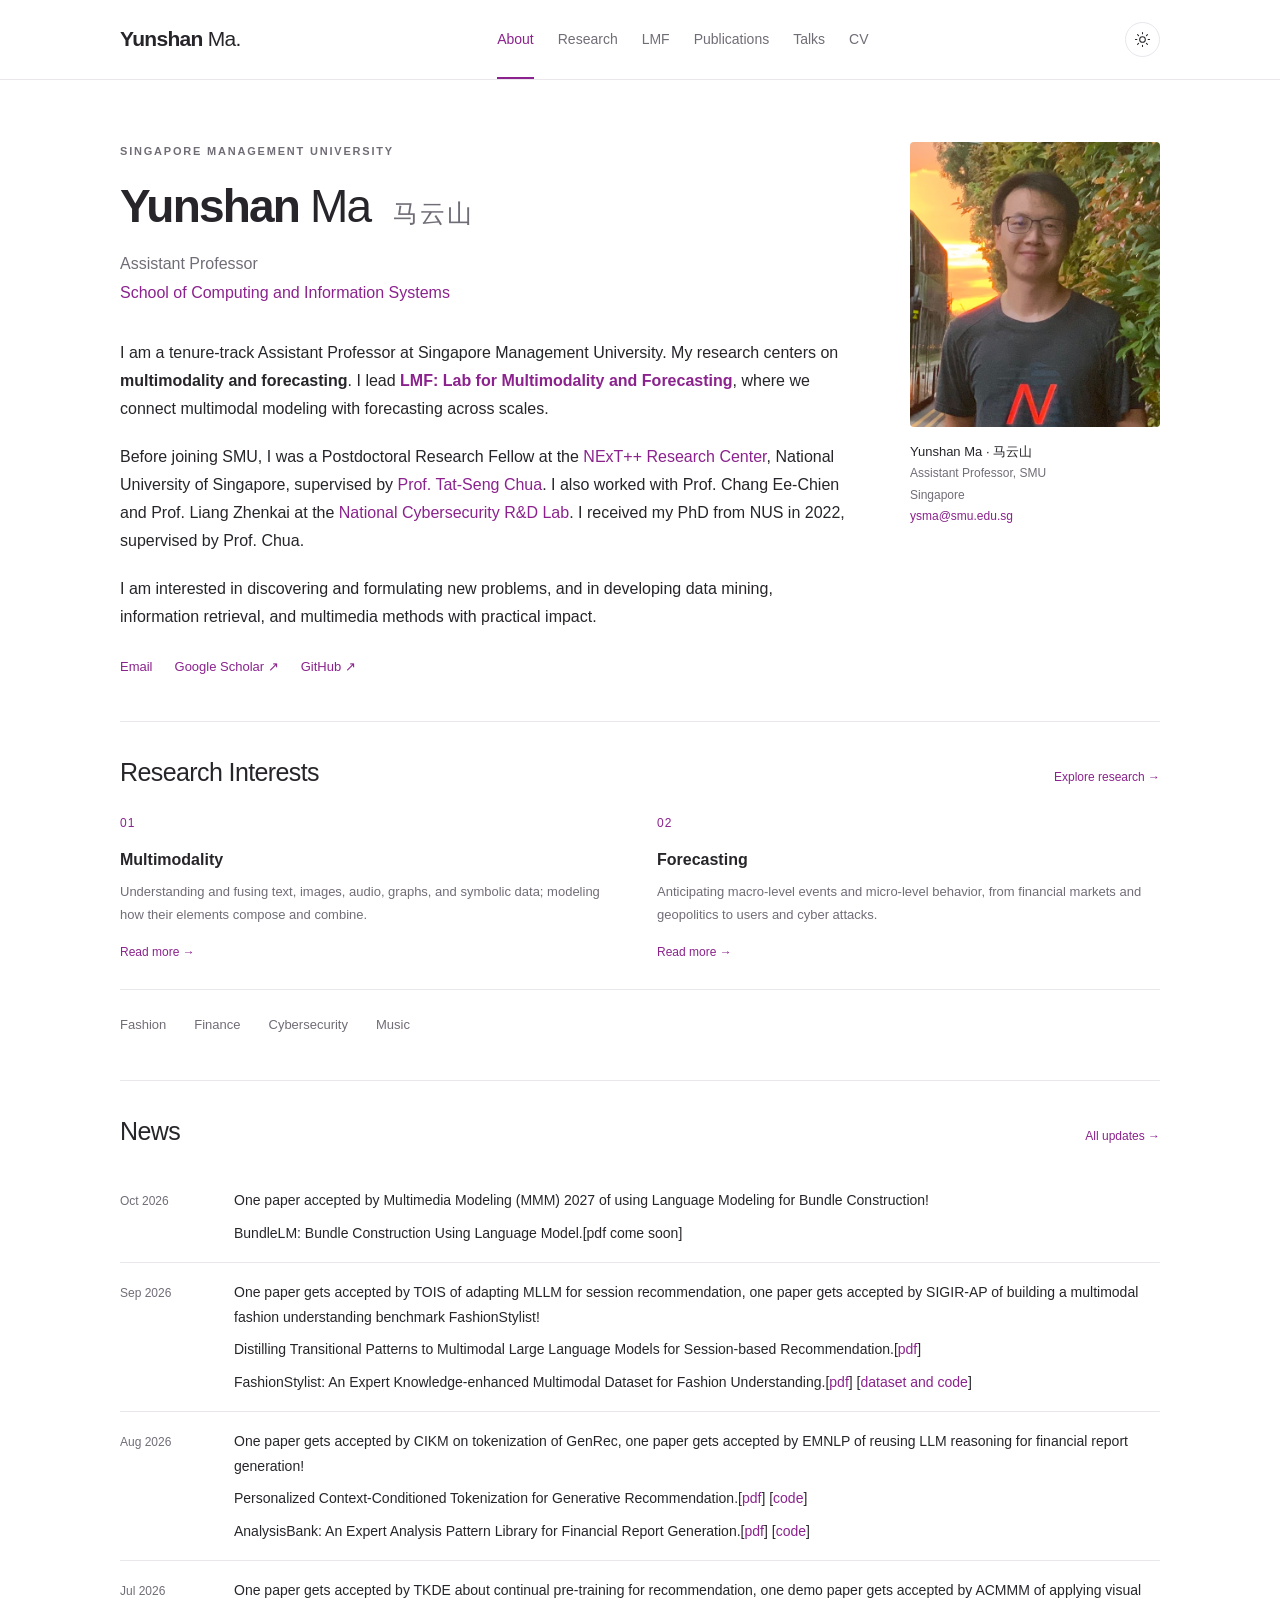
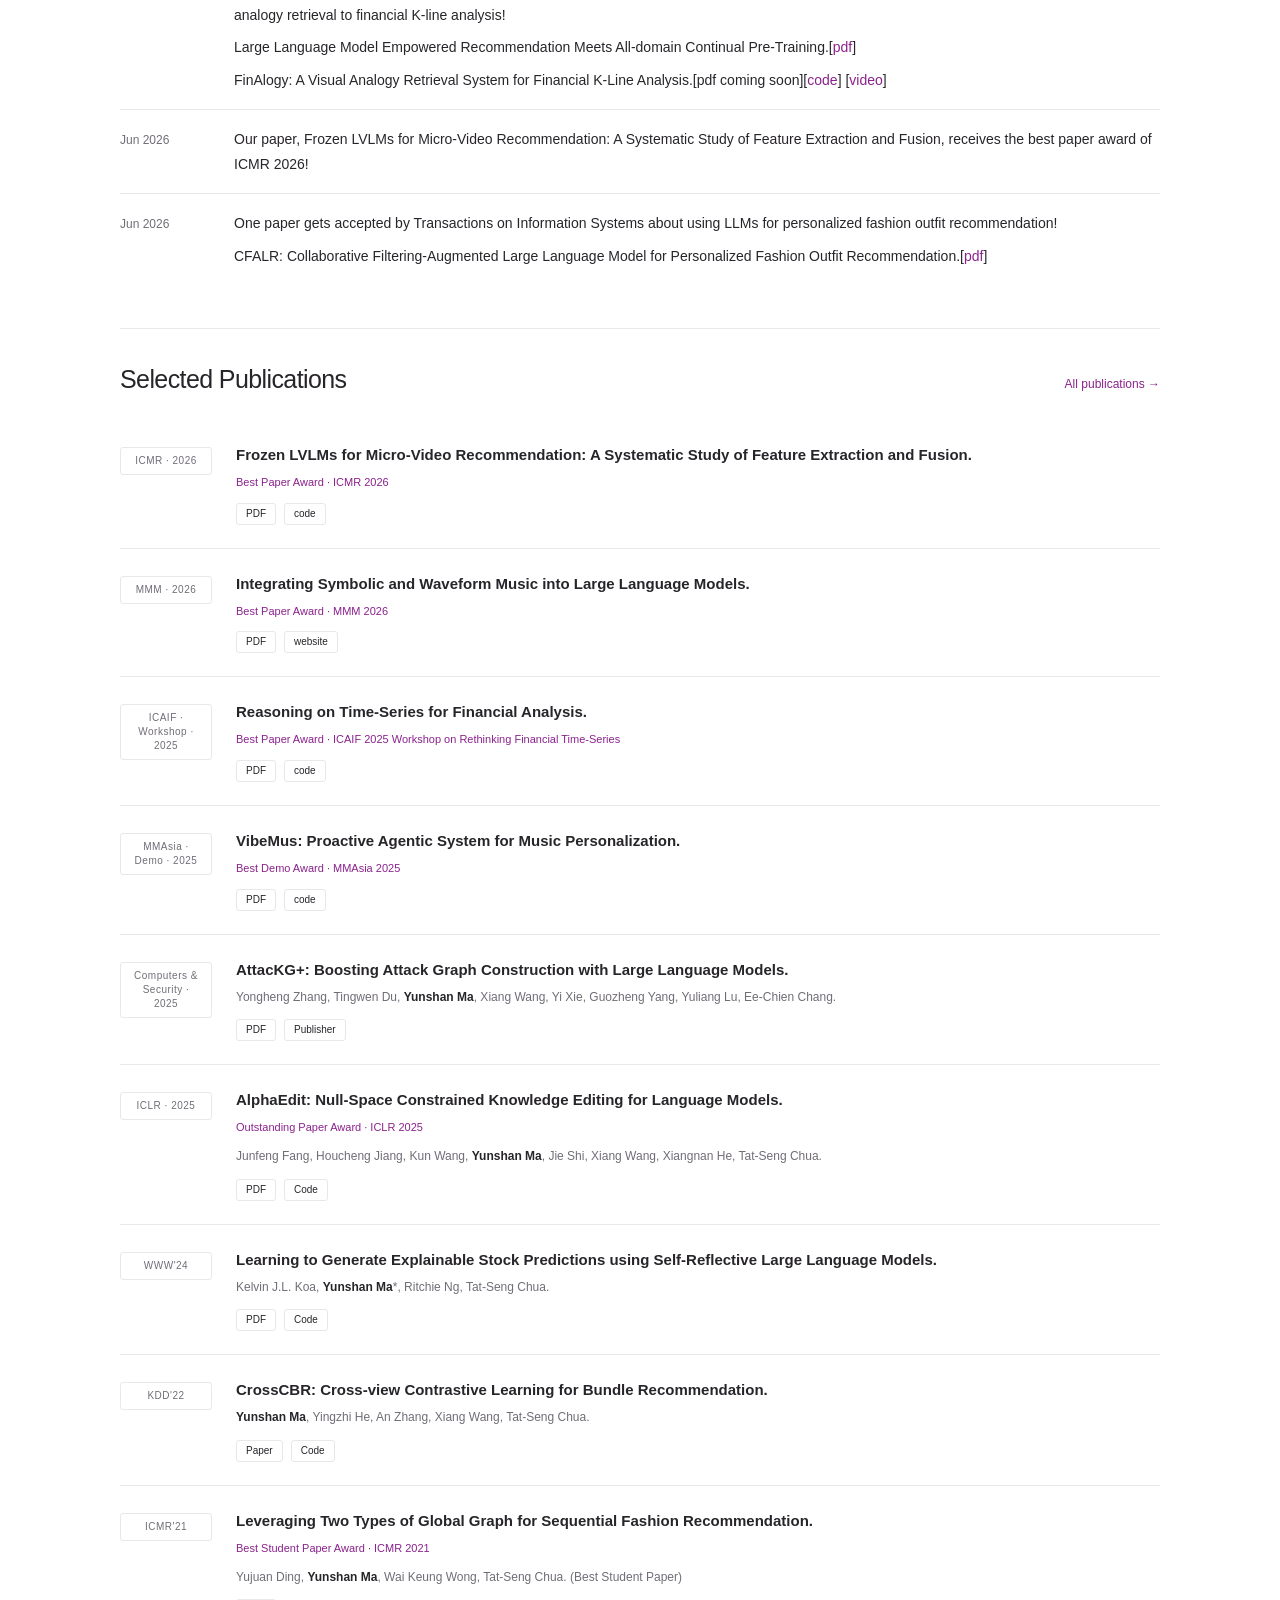
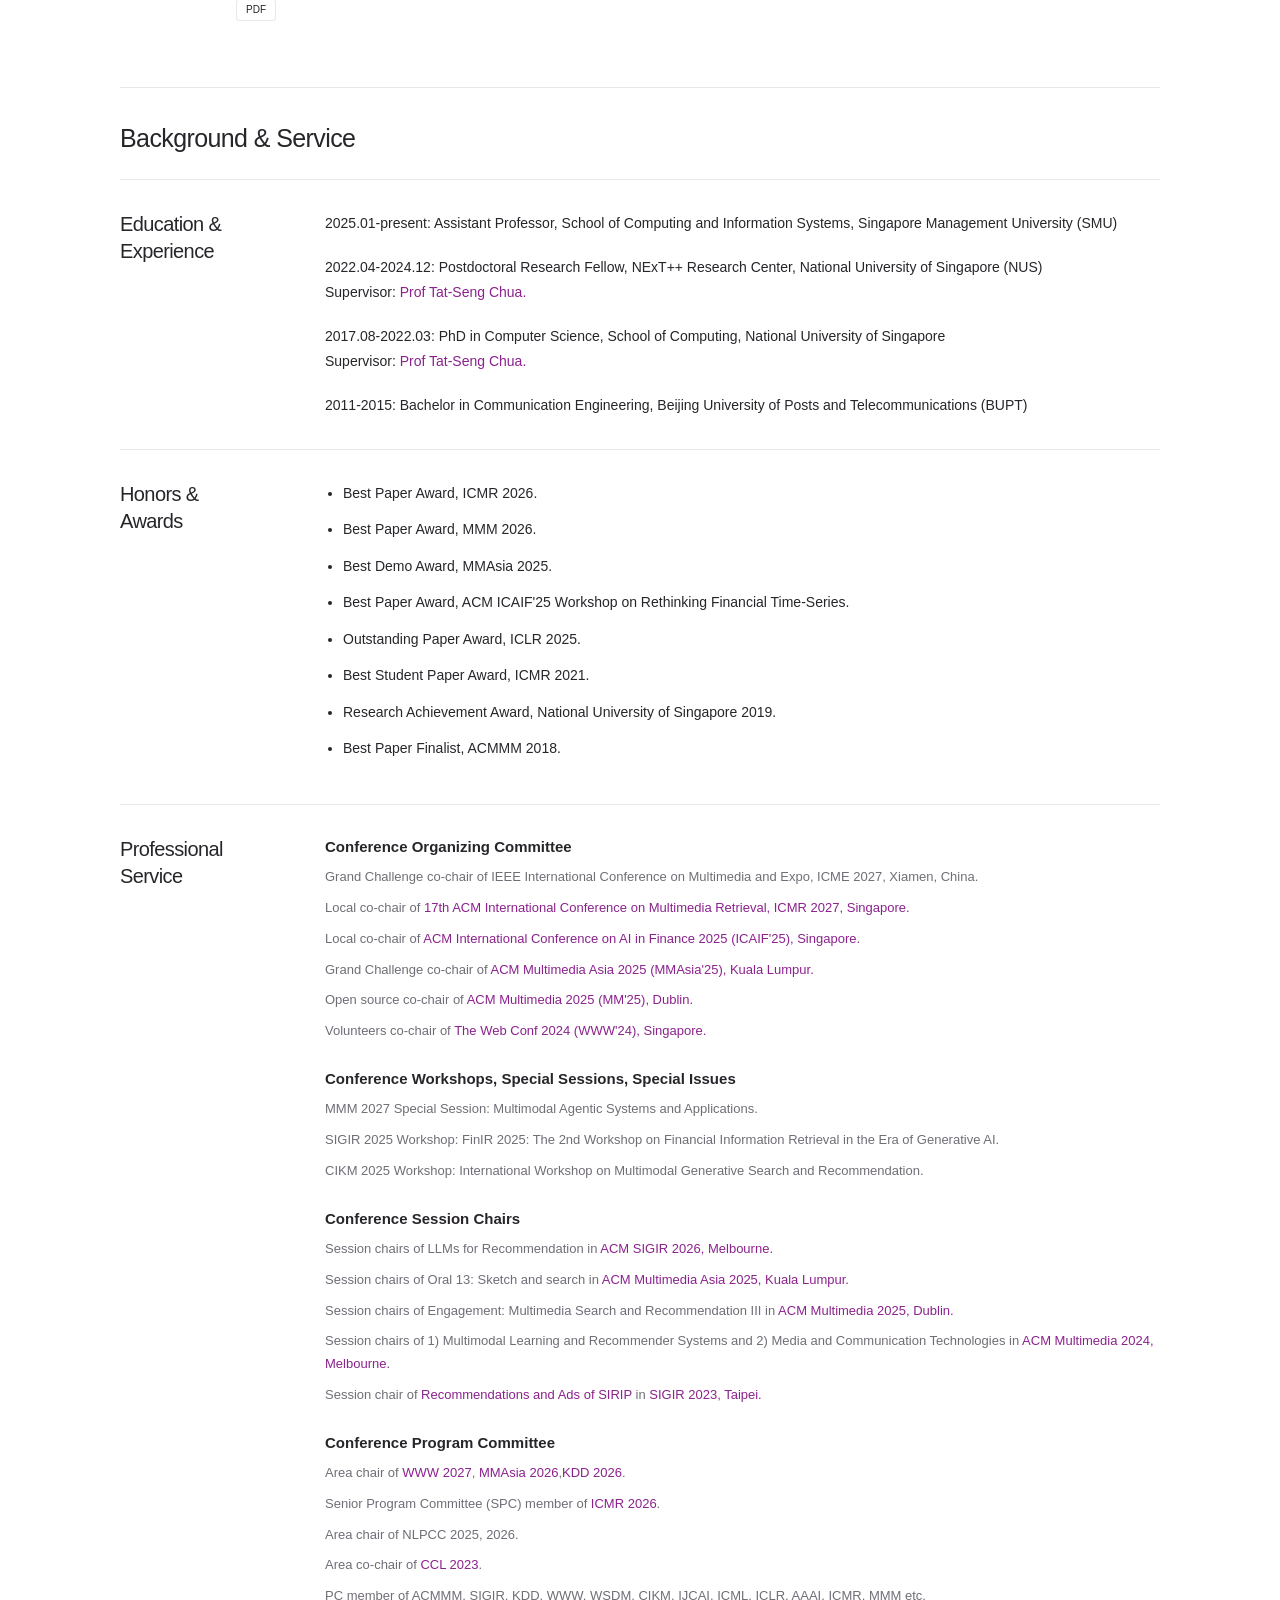
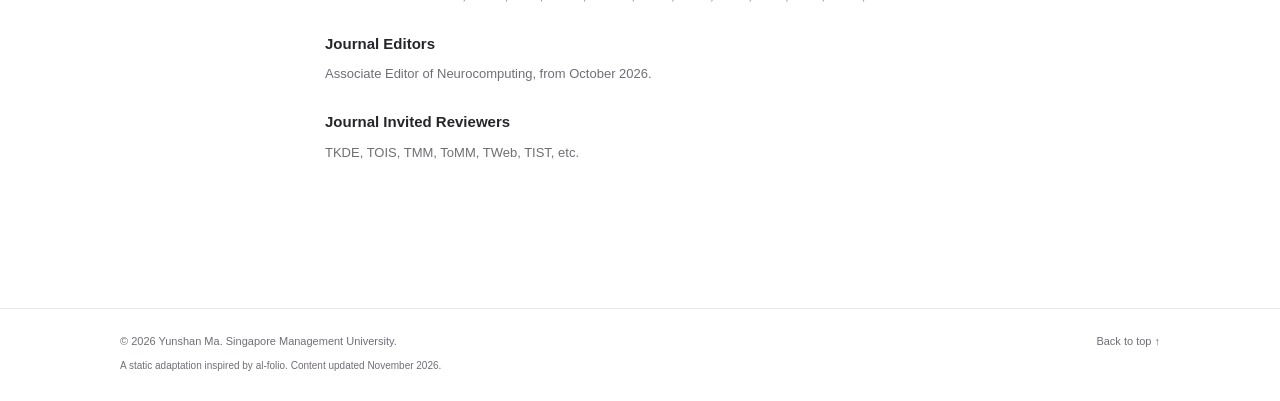
==== index.html @ 0650d4cd "Refine selected papers, research structure, talks, and About background" ====
<!doctype html>
<html lang="en"><head><meta charset="utf-8"><meta name="viewport" content="width=device-width,initial-scale=1">
<title>About | Yunshan Ma · SMU</title><meta name="description" content="Yunshan Ma at Singapore Management University. LMF: Lab for Multimodality and Forecasting. Research across fashion, finance, cybersecurity, and music.">
<meta name="color-scheme" content="light dark"><meta property="og:type" content="website"><meta property="og:title" content="About | Yunshan Ma"><meta property="og:description" content="Yunshan Ma at Singapore Management University. LMF: Lab for Multimodality and Forecasting. Research across fashion, finance, cybersecurity, and music.">
<link rel="icon" href="assets/img/favicon.svg" type="image/svg+xml"><link rel="stylesheet" href="assets/site.css">
<script>try{const t=localStorage.getItem('theme');document.documentElement.dataset.theme=t||(matchMedia('(prefers-color-scheme:dark)').matches?'dark':'light')}catch(e){}</script>
<script defer src="assets/site.js"></script></head>
<body id="top"><a class="skip" href="#main">Skip to content</a>
<header class="site-header"><div class="container header-inner"><a class="brand" href="index.html"><strong>Yunshan</strong> Ma<span aria-hidden="true">.</span></a>
<button class="menu-toggle" type="button" aria-label="Toggle navigation" aria-controls="navigation" aria-expanded="false">☰</button>
<nav class="nav" id="navigation" aria-label="Main navigation"><a href="index.html" aria-current="page">About</a><a href="research.html">Research</a><a href="group.html">LMF</a><a href="publications.html">Publications</a><a href="talks.html">Talks</a><a href="cv.html" target="_blank" rel="noopener">CV</a></nav>
<button class="theme-toggle" type="button" aria-label="Switch color theme" aria-pressed="false"><svg viewBox="0 0 24 24" fill="none" stroke="currentColor" stroke-width="1.5" stroke-linecap="round" stroke-linejoin="round" aria-hidden="true"><circle cx="12" cy="12" r="4"/><path d="M12 2v2m0 16v2M2 12h2m16 0h2M5 5l1.5 1.5m11 11L19 19M5 19l1.5-1.5m11-11L19 5"/></svg></button></div></header>
<main id="main" class="container"><div class="hero"><div><p class="eyebrow">Singapore Management University</p><h1><strong>Yunshan</strong> Ma <span class="chinese" lang="zh">马云山</span></h1><p class="subtitle">Assistant Professor<br><a href="https://computing.smu.edu.sg/">School of Computing and Information Systems</a></p>
<div class="intro"><p>I am a tenure-track Assistant Professor at Singapore Management University. My research centers on <strong>multimodality and forecasting</strong>. I lead <a href="group.html"><strong>LMF: Lab for Multimodality and Forecasting</strong></a>, where we connect multimodal modeling with forecasting across scales.</p>
<p>Before joining SMU, I was a Postdoctoral Research Fellow at the <a href="https://www.nextcenter.org/team">NExT++ Research Center</a>, National University of Singapore, supervised by <a href="https://www.chuatatseng.com/">Prof. Tat-Seng Chua</a>. I also worked with Prof. Chang Ee-Chien and Prof. Liang Zhenkai at the <a href="https://ncl.sg/">National Cybersecurity R&amp;D Lab</a>. I received my PhD from NUS in 2022, supervised by Prof. Chua.</p>
<p>I am interested in discovering and formulating new problems, and in developing data mining, information retrieval, and multimedia methods with practical impact.</p></div>
<div class="socials"><a href="mailto:ysma@smu.edu.sg" class="">Email</a><a href="https://scholar.google.com/citations?user=WSDsPtMAAAAJ&amp;hl=en" class="">Google Scholar ↗</a><a href="https://github.com/mysbupt" class="">GitHub ↗</a></div></div>
<aside><img class="portrait" src="assets/img/profile.png" alt="Portrait of Yunshan Ma" width="250" height="285" fetchpriority="high"><p class="profile-caption"><strong>Yunshan Ma · 马云山</strong><br>Assistant Professor, SMU<br>Singapore<br><a href="mailto:ysma@smu.edu.sg">ysma@smu.edu.sg</a></p></aside></div><section class="section"><div class="section-heading"><h2>Research Interests</h2><a href="research.html" class="">Explore research →</a></div><div class="research-grid"><article class="research-item"><span class="number">01</span><h3>Multimodality</h3><p>Understanding and fusing text, images, audio, graphs, and symbolic data; modeling how their elements compose and combine.</p><a href="research.html#multimodality" class="text-link">Read more →</a></article><article class="research-item"><span class="number">02</span><h3>Forecasting</h3><p>Anticipating macro-level events and micro-level behavior, from financial markets and geopolitics to users and cyber attacks.</p><a href="research.html#forecasting" class="text-link">Read more →</a></article></div><div class="domain-nav" aria-label="Research application domains"><a href="research.html#fashion" class="">Fashion</a><a href="research.html#finance" class="">Finance</a><a href="research.html#cybersecurity" class="">Cybersecurity</a><a href="research.html#music" class="">Music</a></div></section><section class="section"><div class="section-heading"><h2>News</h2><a href="news.html" class="">All updates →</a></div><article class="news-row"><time datetime="2026-10">Oct 2026</time><div>One paper accepted by Multimedia Modeling (MMM) 2027 of using Language Modeling for Bundle Construction!
				<br> BundleLM: Bundle Construction Using Language Model.[pdf come soon]</div></article><article class="news-row"><time datetime="2026-09">Sep 2026</time><div>One paper gets accepted by TOIS of adapting MLLM for session recommendation, one paper gets accepted by SIGIR-AP of building a multimodal fashion understanding benchmark FashionStylist!
				<br> Distilling Transitional Patterns to Multimodal Large Language Models for Session-based Recommendation.[<a href="https://dl.acm.org/doi/pdf/10.1145/3856985">pdf</a>]
				<br> FashionStylist: An Expert Knowledge-enhanced Multimodal Dataset for Fashion Understanding.[<a href="https://arxiv.org/pdf/2604.09249">pdf</a>]
					[<a href="https://github.com/recsys-benchmark/FashionStylist">dataset and code</a>]</div></article><article class="news-row"><time datetime="2026-08">Aug 2026</time><div>One paper gets accepted by CIKM on tokenization of GenRec, one paper gets accepted by EMNLP of reusing LLM reasoning for financial report generation!
				<br> Personalized Context-Conditioned Tokenization for Generative Recommendation.[<a href="https://arxiv.org/pdf/2510.21276">pdf</a>]
					[<a href="https://github.com/YoungZ365/Pctx">code</a>]
				<br> AnalysisBank: An Expert Analysis Pattern Library for Financial Report Generation.[<a href="https://arxiv.org/pdf/2609.00818">pdf</a>]
					[<a href="https://github.com/yajingyang/AnalysisBank">code</a>]</div></article><article class="news-row"><time datetime="2026-07">Jul 2026</time><div>One paper gets accepted by TKDE about continual pre-training for recommendation, one demo paper gets accepted by ACMMM of applying visual analogy retrieval to financial K-line analysis!
				<br> Large Language Model Empowered Recommendation Meets All-domain Continual Pre-Training.[<a href="https://arxiv.org/pdf/2504.08949">pdf</a>]
				<br> FinAlogy: A Visual Analogy Retrieval System for Financial K-Line Analysis.[pdf coming soon][<a href="https://github.com/nice-zzy/FinAlogy">code</a>]
				[<a href="https://www.youtube.com/watch?v=SIreBcl__WU">video</a>]</div></article><article class="news-row"><time datetime="2026-06">Jun 2026</time><div>Our paper, Frozen LVLMs for Micro-Video Recommendation: A Systematic Study of Feature Extraction and Fusion, receives the best paper award of ICMR 2026!</div></article><article class="news-row"><time datetime="2026-06">Jun 2026</time><div>One paper gets accepted by Transactions on Information Systems about using LLMs for personalized fashion outfit recommendation!
				<br> CFALR: Collaborative Filtering-Augmented Large Language Model for Personalized Fashion Outfit Recommendation.[<a href="https://arxiv.org/pdf/2606.13001">pdf</a>]</div></article></section><section class="section" id="selected-publications"><div class="section-heading"><h2>Selected Publications</h2><a href="publications.html" class="">All publications →</a></div><article class="pub" data-year="2026"><div class="venue">ICMR · 2026</div><div><h3>Frozen LVLMs for Micro-Video Recommendation: A Systematic Study of Feature Extraction and Fusion.</h3><p class="paper-award">Best Paper Award · ICMR 2026</p><div class="resources"><a href="https://dl.acm.org/doi/pdf/10.1145/3805622.3810736" class="">PDF</a><a href="https://github.com/Tuannnxlf/Frozen-LVLMs-for-Micro-Video-Recommendation-A-Systematic-Study-of-Feature-Extraction-and-Fusion" class="">code</a></div></div></article><article class="pub" data-year="2026"><div class="venue">MMM · 2026</div><div><h3>Integrating Symbolic and Waveform Music into Large Language Models.</h3><p class="paper-award">Best Paper Award · MMM 2026</p><div class="resources"><a href="https://link.springer.com/chapter/10.1007/978-981-95-6957-1_7" class="">PDF</a><a href="https://anonymous-2024101.github.io/" class="">website</a></div></div></article><article class="pub" data-year="2025"><div class="venue">ICAIF · Workshop · 2025</div><div><h3>Reasoning on Time-Series for Financial Analysis.</h3><p class="paper-award">Best Paper Award · ICAIF 2025 Workshop on Rethinking Financial Time-Series</p><div class="resources"><a href="https://arxiv.org/pdf/2511.08616" class="">PDF</a><a href="https://anonymous.4open.science/r/VTA-finance-293C/" class="">code</a></div></div></article><article class="pub" data-year="2025"><div class="venue">MMAsia · Demo · 2025</div><div><h3>VibeMus: Proactive Agentic System for Music Personalization.</h3><p class="paper-award">Best Demo Award · MMAsia 2025</p><div class="resources"><a href="https://dl.acm.org/doi/epdf/10.1145/3743093.3771663" class="">PDF</a><a href="https://github.com/tuteng0915/VibeMus" class="">code</a></div></div></article><article class="pub" data-year="2025"><div class="venue">Computers &amp; Security · 2025</div><div><h3>AttacKG+: Boosting Attack Graph Construction with Large Language Models.</h3><p class="authors">Yongheng Zhang, Tingwen Du, <strong>Yunshan Ma</strong>, Xiang Wang, Yi Xie, Guozheng Yang, Yuliang Lu, Ee-Chien Chang.</p><div class="resources"><a href="https://arxiv.org/pdf/2405.04753" class="">PDF</a><a href="https://doi.org/10.1016/j.cose.2024.104220" class="">Publisher</a></div></div></article><article class="pub" data-year="2025"><div class="venue">ICLR · 2025</div><div><h3>AlphaEdit: Null-Space Constrained Knowledge Editing for Language Models.</h3><p class="paper-award">Outstanding Paper Award · ICLR 2025</p><p class="authors">Junfeng Fang, Houcheng Jiang, Kun Wang, <strong>Yunshan Ma</strong>, Jie Shi, Xiang Wang, Xiangnan He, Tat-Seng Chua.</p><div class="resources"><a href="https://proceedings.iclr.cc/paper_files/paper/2025/file/29c8c615b3187ee995029284702d3f43-Paper-Conference.pdf" class="">PDF</a><a href="https://github.com/jianghoucheng/AlphaEdit" class="">Code</a></div></div></article><article class="pub" data-year="2024"><div class="venue">WWW&#x27;24</div><div><h3>Learning to Generate Explainable Stock Predictions using Self-Reflective Large Language Models.</h3><p class="authors">Kelvin J.L. Koa, <strong>Yunshan Ma</strong>*, Ritchie Ng, Tat-Seng Chua.</p><div class="resources"><a href="https://arxiv.org/pdf/2402.03659" class="">PDF</a><a href="https://github.com/koa-fin/sep" class="">Code</a></div></div></article><article class="pub" data-year="2022"><div class="venue">KDD&#x27;22</div><div><h3>CrossCBR: Cross-view Contrastive Learning for Bundle Recommendation.</h3><p class="authors"><strong>Yunshan Ma</strong>, Yingzhi He, An Zhang, Xiang Wang, Tat-Seng Chua.</p><div class="resources"><a href="https://doi.org/10.1145/3534678.3539229" class="">Paper</a><a href="https://github.com/mysbupt/CrossCBR" class="">Code</a></div></div></article><article class="pub" data-year="2021"><div class="venue">ICMR&#x27;21</div><div><h3>Leveraging Two Types of Global Graph for Sequential Fashion Recommendation.</h3><p class="paper-award">Best Student Paper Award · ICMR 2021</p><p class="authors">Yujuan Ding, <strong>Yunshan Ma</strong>, Wai Keung Wong, Tat-Seng Chua. (Best Student Paper)</p><div class="resources"><a href="https://arxiv.org/pdf/2105.07585" class="">PDF</a></div></div></article></section><section class="section" id="background"><h2>Background &amp; Service</h2><section class="cv-section"><h2>Education &amp;<br>Experience</h2><div><div class="experience-item">2025.01-present: Assistant Professor, School of Computing and Information Systems, Singapore Management University (SMU)</div><div class="experience-item">2022.04-2024.12: Postdoctoral Research Fellow, NExT++ Research Center, National University of Singapore (NUS)
            <br>  Supervisor: <a href="https://www.chuatatseng.com/">Prof Tat-Seng Chua.</a></div><div class="experience-item">2017.08-2022.03: PhD in Computer Science, School of Computing, National University of Singapore
            <br>  Supervisor: <a href="https://www.chuatatseng.com/">Prof Tat-Seng Chua.</a></div><div class="experience-item">2011-2015: Bachelor in Communication Engineering, Beijing University of Posts and Telecommunications (BUPT)</div></div></section><section class="cv-section"><h2>Honors &amp;<br>Awards</h2><ul><li>Best Paper Award, ICMR 2026.</li><li>Best Paper Award, MMM 2026.</li><li>Best Demo Award, MMAsia 2025.</li><li>Best Paper Award, ACM ICAIF&#x27;25 Workshop on Rethinking Financial Time-Series.</li><li>Outstanding Paper Award, ICLR 2025.</li><li>Best Student Paper Award, ICMR 2021.</li><li>Research Achievement Award, National University of Singapore 2019.</li><li>Best Paper Finalist, ACMMM 2018.</li></ul></section><section class="cv-section"><h2>Professional<br>Service</h2><div><div class="service-group"><h3>Conference Organizing Committee</h3><ul><li>Grand Challenge co-chair of  IEEE International Conference on Multimedia and Expo, ICME 2027, Xiamen, China.</li><li>Local co-chair of <a href="https://icmr2027.foodai.org/">17th ACM International Conference on Multimedia Retrieval, ICMR 2027, Singapore.</a></li><li>Local co-chair of <a href="https://icaif25.org/">ACM International Conference on AI in Finance 2025 (ICAIF'25), Singapore.</a></li><li>Grand Challenge co-chair of <a href="https://mmasia2025.org/">ACM Multimedia Asia 2025 (MMAsia'25), Kuala Lumpur.</a></li><li>Open source co-chair of <a href="https://acmmm2025.org/">ACM Multimedia 2025 (MM'25), Dublin.</a></li><li>Volunteers co-chair of <a href="https://www2024.thewebconf.org/">The Web Conf 2024 (WWW'24), Singapore.</a></li></ul></div><div class="service-group"><h3>Conference Workshops, Special Sessions, Special Issues</h3><ul><li>MMM 2027 Special Session: Multimodal Agentic Systems and Applications.</li><li>SIGIR 2025 Workshop: FinIR 2025: The 2nd Workshop on Financial Information Retrieval in the Era of Generative AI.</li><li>CIKM 2025 Workshop: International Workshop on Multimodal Generative Search and Recommendation.</li></ul></div><div class="service-group"><h3>Conference Session Chairs</h3><ul><li>Session chairs of LLMs for Recommendation in <a href="https://sigir2026.org/">ACM SIGIR 2026, Melbourne.</a></li><li>Session chairs of Oral 13: Sketch and search in <a href="https://mmasia2025.org/">ACM Multimedia Asia 2025, Kuala Lumpur.</a></li><li>Session chairs of Engagement: Multimedia Search and Recommendation III in <a href="https://acmmm2025.org/">ACM Multimedia 2025, Dublin.</a></li><li>Session chairs of 1) Multimodal Learning and Recommender Systems and 2) Media and Communication Technologies in <a href="https://2024.acmmm.org/">ACM Multimedia 2024, Melbourne.</a></li><li>Session chair of <a href="https://sigir.org/sigir2023/program/schedule/">Recommendations and Ads of SIRIP</a> in <a href="https://sigir.org/sigir2023/">SIGIR 2023, Taipei.</a></li></ul></div><div class="service-group"><h3>Conference Program Committee</h3><ul><li>Area chair of <a href="https://www2027.thewebconf.org/">WWW 2027</a>, <a href="https://mmasia2026.org/">MMAsia 2026</a>,<a href="https://kdd2026.kdd.org/">KDD 2026</a>.</li><li>Senior Program Committee (SPC) member of <a href="https://icmr2026.org/">ICMR 2026</a>.</li><li>Area chair of NLPCC 2025, 2026.</li><li>Area co-chair of <a href="http://cips-cl.org/static/CCL2023/index.html">CCL 2023</a>.</li><li>PC member of ACMMM, SIGIR, KDD, WWW, WSDM, CIKM, IJCAI, ICML, ICLR, AAAI, ICMR, MMM etc.</li></ul></div><div class="service-group"><h3>Journal Editors</h3><ul><li>Associate Editor of Neurocomputing, from October 2026.</li></ul></div><div class="service-group"><h3>Journal Invited Reviewers</h3><ul><li>TKDE, TOIS, TMM, ToMM, TWeb, TIST, etc.</li></ul></div></div></section></section></main>
<footer class="footer"><div class="container footer-inner"><div><p>© 2026 Yunshan Ma. Singapore Management University.</p><p class="footer-secondary">A static adaptation inspired by <a href="https://github.com/alshedivat/al-folio" class="">al-folio</a>. Content updated November 2026.</p></div><a class="back-top" href="#top">Back to top ↑</a></div></footer></body></html>
---- assets/site.css ----
/* Static adaptation of al-folio's academic layout and purple accent.
   Theme reference: https://github.com/alshedivat/al-folio (MIT). */
:root{color-scheme:light;--bg:#fff;--text:#27252a;--muted:#716d77;--accent:#8b228d;--line:#e9e6ec;--soft:#f7f5f8;--hover:#f2ebf4}
:root[data-theme=dark]{color-scheme:dark;--bg:#19181d;--text:#e9e6ed;--muted:#ada6b5;--accent:#d995df;--line:#37323f;--soft:#232128;--hover:#302635}
*{box-sizing:border-box}html{scroll-behavior:smooth;scroll-padding-top:100px}body{margin:0;background:var(--bg);color:var(--text);font-family:-apple-system,BlinkMacSystemFont,"Segoe UI",Arial,sans-serif;font-size:16px;line-height:1.75;-webkit-font-smoothing:antialiased}a{color:var(--accent);text-decoration:none}a:hover{text-decoration:underline;text-underline-offset:4px}button,input,select{font:inherit}button,a,input,select{touch-action:manipulation}:focus-visible{outline:3px solid var(--accent);outline-offset:5px}button{cursor:pointer}.container{width:min(1040px,calc(100% - 64px));margin-inline:auto}.skip{position:fixed;top:-100px;left:16px;z-index:100;background:var(--bg);padding:10px}.skip:focus{top:8px}.site-header{position:sticky;top:0;z-index:20;background:var(--bg);border-bottom:1px solid var(--line)}.header-inner{display:flex;align-items:center;justify-content:space-between;min-height:78px;gap:28px}.brand{color:var(--text);font-size:21px;white-space:nowrap;letter-spacing:-.7px;font-weight:300}.brand strong{font-weight:650}.brand:hover{text-decoration:none}.nav{display:flex;align-items:center;gap:24px}.nav a{font-size:14px;color:var(--muted);position:relative;padding:27px 0}.nav a[aria-current=page]{color:var(--accent)}.nav a[aria-current=page]:after{content:"";position:absolute;bottom:0;left:0;right:0;height:2px;background:var(--accent)}.theme-toggle,.menu-toggle{background:none;color:var(--text);border:1px solid var(--line);border-radius:50%;width:35px;height:35px;display:grid;place-items:center;line-height:1}.theme-toggle svg{width:17px;height:17px}.menu-toggle{display:none}main{padding-top:62px;padding-bottom:88px;min-height:75vh}.eyebrow{font-size:11px;letter-spacing:1.8px;text-transform:uppercase;font-weight:600;color:var(--muted);margin:0 0 18px}h1,h2,h3,p{margin-top:0}h1{font-size:46px;line-height:1.2;font-weight:300;letter-spacing:-1.8px;margin-bottom:16px}h1 strong{font-weight:650}h1 .chinese{font-weight:400;color:var(--muted);font-size:25px;letter-spacing:2px;margin-left:12px;white-space:nowrap}h2{font-size:25px;font-weight:450;letter-spacing:-.6px;line-height:1.35;margin-bottom:23px}h3{font-size:17px;line-height:1.5;font-weight:600;margin-bottom:8px}p{margin-bottom:20px}.subtitle{color:var(--muted);font-size:16px;line-height:1.8}.hero{display:grid;grid-template-columns:minmax(0,1fr) 250px;gap:64px;align-items:start}.hero .intro{margin-top:31px}.portrait{width:100%;height:285px;object-fit:cover;object-position:center 30%;border-radius:4px;display:block}.profile-caption{font-size:12px;color:var(--muted);margin-top:13px;line-height:1.8}.profile-caption strong{font-size:13px;color:var(--text);font-weight:500}.socials{display:flex;flex-wrap:wrap;gap:10px 22px;margin-top:25px;font-size:13px}.socials a{display:flex;gap:7px;align-items:center}.socials svg{height:16px;width:16px;flex-shrink:0}.section{border-top:1px solid var(--line);padding-top:34px;margin-top:43px}.section-heading{display:flex;align-items:baseline;justify-content:space-between;gap:18px}.section-heading>a{font-size:12px;white-space:nowrap}.research-grid{display:grid;grid-template-columns:repeat(3,1fr);gap:34px}.research-item{padding:0}.number{color:var(--accent);font-size:12px;margin-bottom:14px;display:block;letter-spacing:1px}.research-item h3{font-size:16px}.research-item p{font-size:13px;color:var(--muted);line-height:1.8;margin-bottom:10px}.text-link{font-size:12px}.news-row{display:grid;grid-template-columns:90px 1fr;gap:24px;border-bottom:1px solid var(--line);padding:17px 0;font-size:14px}.news-row:last-child{border-bottom:0}.news-row time{font-variant-numeric:tabular-nums;font-size:12px;color:var(--muted);padding-top:3px}.news-row p{margin:0}.news-row br{display:block;content:"";margin-top:8px}.news-row a{overflow-wrap:anywhere}.award-inline{border-left:2px solid var(--accent);padding:2px 0 2px 20px;font-size:14px;margin:24px 0;color:var(--muted)}.award-inline strong{color:var(--text);font-weight:500}.pub{display:grid;grid-template-columns:92px minmax(0,1fr);gap:24px;padding:23px 0;border-bottom:1px solid var(--line)}.pub:last-child{border-bottom:0}.venue{font-size:10px;letter-spacing:.5px;text-align:center;line-height:1.4;margin-top:4px;padding:6px 8px;border:1px solid var(--line);border-radius:3px;align-self:start;color:var(--muted);overflow-wrap:anywhere}.pub h3{font-size:15px;font-weight:550;line-height:1.6;margin-bottom:5px}.authors{color:var(--muted);font-size:12px;line-height:1.8;margin:0}.authors strong{font-weight:550;color:var(--text)}.resources{display:flex;flex-wrap:wrap;gap:8px;margin-top:11px}.resources a{display:inline-block;border:1px solid var(--line);border-radius:3px;padding:1px 9px;color:var(--text);font-size:10px;line-height:1.8}.resources a:hover{background:var(--hover);border-color:var(--accent);text-decoration:none;color:var(--accent)}.year-heading{font-size:26px;font-weight:300;color:var(--muted);margin:43px 0 4px;letter-spacing:-.5px}.page-intro{max-width:730px;margin-bottom:35px}.page-intro h1{margin-bottom:17px}.page-intro p{color:var(--muted)}.filters{display:flex;gap:14px;margin-top:30px;align-items:center}.search-wrap{flex:1;position:relative}.search-wrap svg{width:17px;height:17px;position:absolute;left:14px;top:16px;color:var(--muted)}input[type=search]{width:100%;padding:10px 14px 10px 42px;border:1px solid var(--line);border-radius:4px;color:var(--text);background:var(--bg);font-size:14px}select{padding:10px 32px 10px 12px;border:1px solid var(--line);border-radius:4px;color:var(--text);background:var(--bg);font-size:14px}.result-count{font-size:12px;color:var(--muted);margin-top:12px;margin-bottom:0}.empty{padding:40px 0;color:var(--muted)}[hidden]{display:none!important}.topic{display:grid;grid-template-columns:145px 1fr;gap:36px;padding:34px 0;border-top:1px solid var(--line)}.topic-label{color:var(--accent);font-size:12px;letter-spacing:.5px}.topic h2{font-size:25px;margin-bottom:15px}.topic p{color:var(--muted);font-size:15px}.topic ul{padding-left:18px;font-size:14px}.topic li{margin-bottom:5px}.talk{padding:27px 0;border-bottom:1px solid var(--line);display:grid;grid-template-columns:110px 1fr;gap:25px}.talk time{font-size:12px;color:var(--muted);padding-top:3px}.talk h3{font-size:16px}.talk p{font-size:13px;color:var(--muted);margin-bottom:9px}.cv-section{display:grid;grid-template-columns:170px 1fr;gap:35px;padding:31px 0;border-top:1px solid var(--line)}.cv-section h2{font-size:20px}.cv-section ul{margin:0;padding-left:18px}.cv-section li{margin-bottom:12px;font-size:14px}.experience-item{font-size:14px;margin-bottom:20px}.experience-item:last-child{margin-bottom:0}.service-group{margin-bottom:25px}.service-group h3{font-size:15px}.service-group ul{list-style:none;padding:0}.service-group li{color:var(--muted);font-size:13px;margin-bottom:8px}.print-button{display:inline-flex;align-items:center;gap:8px;background:var(--bg);border:1px solid var(--line);color:var(--text);border-radius:4px;padding:7px 14px;font-size:12px}.footer{border-top:1px solid var(--line);padding:23px 0 27px;font-size:11px;color:var(--muted)}.footer-inner{display:flex;justify-content:space-between;gap:24px}.footer a{color:var(--muted)}.footer p{margin:0}.footer-secondary{margin-top:5px!important;font-size:10px}.back-top{white-space:nowrap}.news-archive{max-width:870px}.tagline{max-width:680px;font-size:15px;color:var(--muted)}.page-actions{display:flex;gap:20px;align-items:center;margin-bottom:25px}.provenance{font-size:11px;color:var(--muted);border-top:1px solid var(--line);padding-top:20px;margin-top:35px}.provenance a{color:var(--muted)}
@media(min-width:1450px){.container{width:1080px}.hero{gap:78px;grid-template-columns:minmax(0,1fr) 260px}main{padding-top:75px}.portrait{height:299px}}
@media(max-width:850px){.container{width:calc(100% - 44px)}.nav{gap:16px}.hero{gap:32px;grid-template-columns:minmax(0,1fr) 210px}h1{font-size:38px}h1 .chinese{font-size:21px}.portrait{height:250px}.research-grid{gap:22px}.header-inner{gap:15px}.nav a{font-size:12px}}
@media(max-width:640px){body{font-size:15px}.container{width:calc(100% - 36px)}.header-inner{min-height:64px;flex-wrap:wrap;gap:0}.brand{font-size:20px}.menu-toggle{display:grid;margin-left:auto;margin-right:12px}.nav{display:none;order:4;width:100%;flex-wrap:wrap;justify-content:space-between;gap:8px 15px;padding:7px 0 15px}.nav.open{display:flex}.nav a{padding:7px 0;font-size:13px}.theme-toggle{order:3}.hero{display:flex;flex-direction:column;gap:25px}.hero>div{display:contents}.hero .eyebrow{order:0;margin-bottom:-11px}.hero h1{order:1;margin-bottom:-10px}.hero .subtitle{order:2;margin:0}.hero aside{order:3;display:flex;gap:20px;align-items:center}.portrait{width:112px;height:130px}.profile-caption{margin:0}.hero .intro{order:4;margin:0}.hero .socials{order:5;margin:0}.hero h1 .chinese{display:inline-block;font-size:20px;margin-left:6px}.hero h1{font-size:38px}.hero .intro p{margin-bottom:15px}main{padding-top:34px;padding-bottom:50px}.research-grid{grid-template-columns:1fr;gap:24px}.research-item{display:grid;grid-template-columns:28px 1fr;gap:0 12px}.number{grid-row:1/4;margin-top:2px}.research-item h3{font-size:17px}.research-item p,.research-item a{grid-column:2}.research-item p{font-size:14px}.section{margin-top:32px;padding-top:26px}h2{font-size:23px}.news-row{grid-template-columns:66px 1fr;gap:14px;font-size:13px}.news-row time{font-size:11px}.pub{grid-template-columns:62px 1fr;gap:14px;padding:20px 0}.venue{font-size:9px;padding:5px}.pub h3{font-size:14px}.topic{grid-template-columns:1fr;gap:8px;padding:26px 0}.topic-label{font-size:11px}.cv-section{grid-template-columns:1fr;gap:8px;padding:24px 0}.cv-section h2{margin-bottom:10px}.talk{grid-template-columns:68px 1fr;gap:14px}.talk time{font-size:11px}.filters{gap:8px}.filters select{max-width:125px;font-size:12px;padding-right:8px}.footer-inner{flex-direction:column;gap:8px}.section-heading>a{font-size:11px}.page-intro h1{font-size:37px}}
@media(prefers-reduced-motion:reduce){html{scroll-behavior:auto}}
@media print{.site-header,.footer,.print-button,.page-actions,.skip{display:none}body{background:#fff;color:#000;font-size:11pt}.container{width:100%}main{padding:0}.cv-section{break-inside:avoid}a{color:#000}.cv-section li,.experience-item{font-size:10pt}}
/* LMF research pillars, domain navigation, and publication recognition. */
.research-grid{grid-template-columns:repeat(2,minmax(0,1fr))}.domain-nav{display:flex;flex-wrap:wrap;gap:12px 28px;padding-top:24px;margin-top:24px;border-top:1px solid var(--line);font-size:13px}.domain-nav a{color:var(--muted)}.domain-grid{display:grid;grid-template-columns:repeat(2,minmax(0,1fr));gap:28px 44px}.domain-grid p{font-size:14px;color:var(--muted);margin-bottom:0}.domain-papers{list-style:none;padding-left:0!important}.domain-papers li{padding-left:17px;position:relative;font-size:13px;margin-bottom:9px}.domain-papers li:before{content:'↗';position:absolute;left:0;color:var(--muted)}.domain-papers a{color:var(--text)}.paper-award{font-size:11px;color:var(--accent);margin:6px 0 9px;line-height:1.7;font-weight:500}.selection-label{font-size:12px;text-transform:uppercase;letter-spacing:1.3px;color:var(--muted);margin-top:30px;margin-bottom:0}.lab-name{font-size:80px;font-weight:650;letter-spacing:-4px;color:var(--accent);display:flex;align-items:center;gap:25px}.lab-name span{font-size:29px;font-weight:350;letter-spacing:-.8px;line-height:1.35;color:var(--text)}.page-intro .lab-director{font-size:13px}.filters{flex-wrap:wrap}.filters .search-wrap{min-width:220px}
@media(max-width:640px){.research-grid,.domain-grid{grid-template-columns:1fr}.lab-name{font-size:62px;gap:18px}.lab-name span{font-size:22px}.filters .search-wrap{flex-basis:100%}.filters select{max-width:none;flex:1}.domain-nav{gap:12px 24px}.section-heading{flex-wrap:wrap;gap:0}.section-heading>a{margin-bottom:18px}}
.cv-pdf{width:100%;height:80vh;border:1px solid var(--line);border-radius:4px;background:var(--soft)}
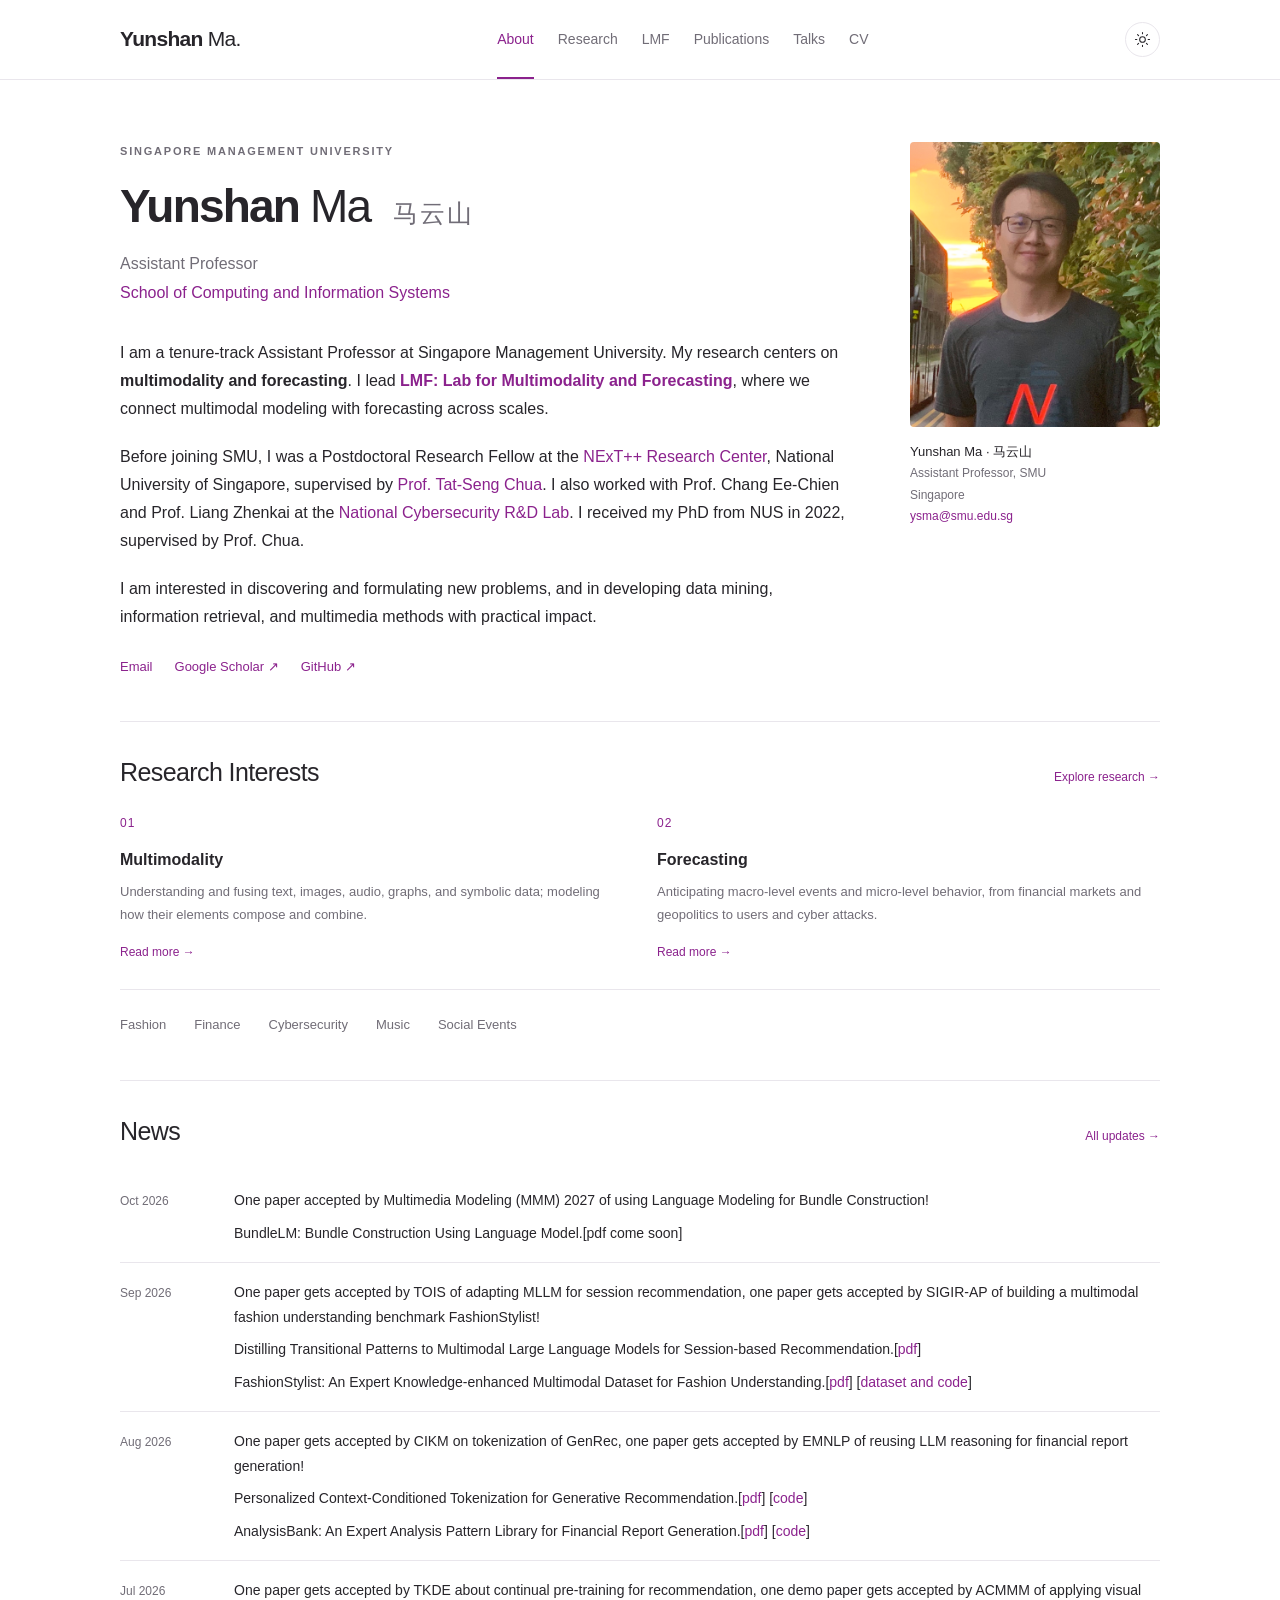
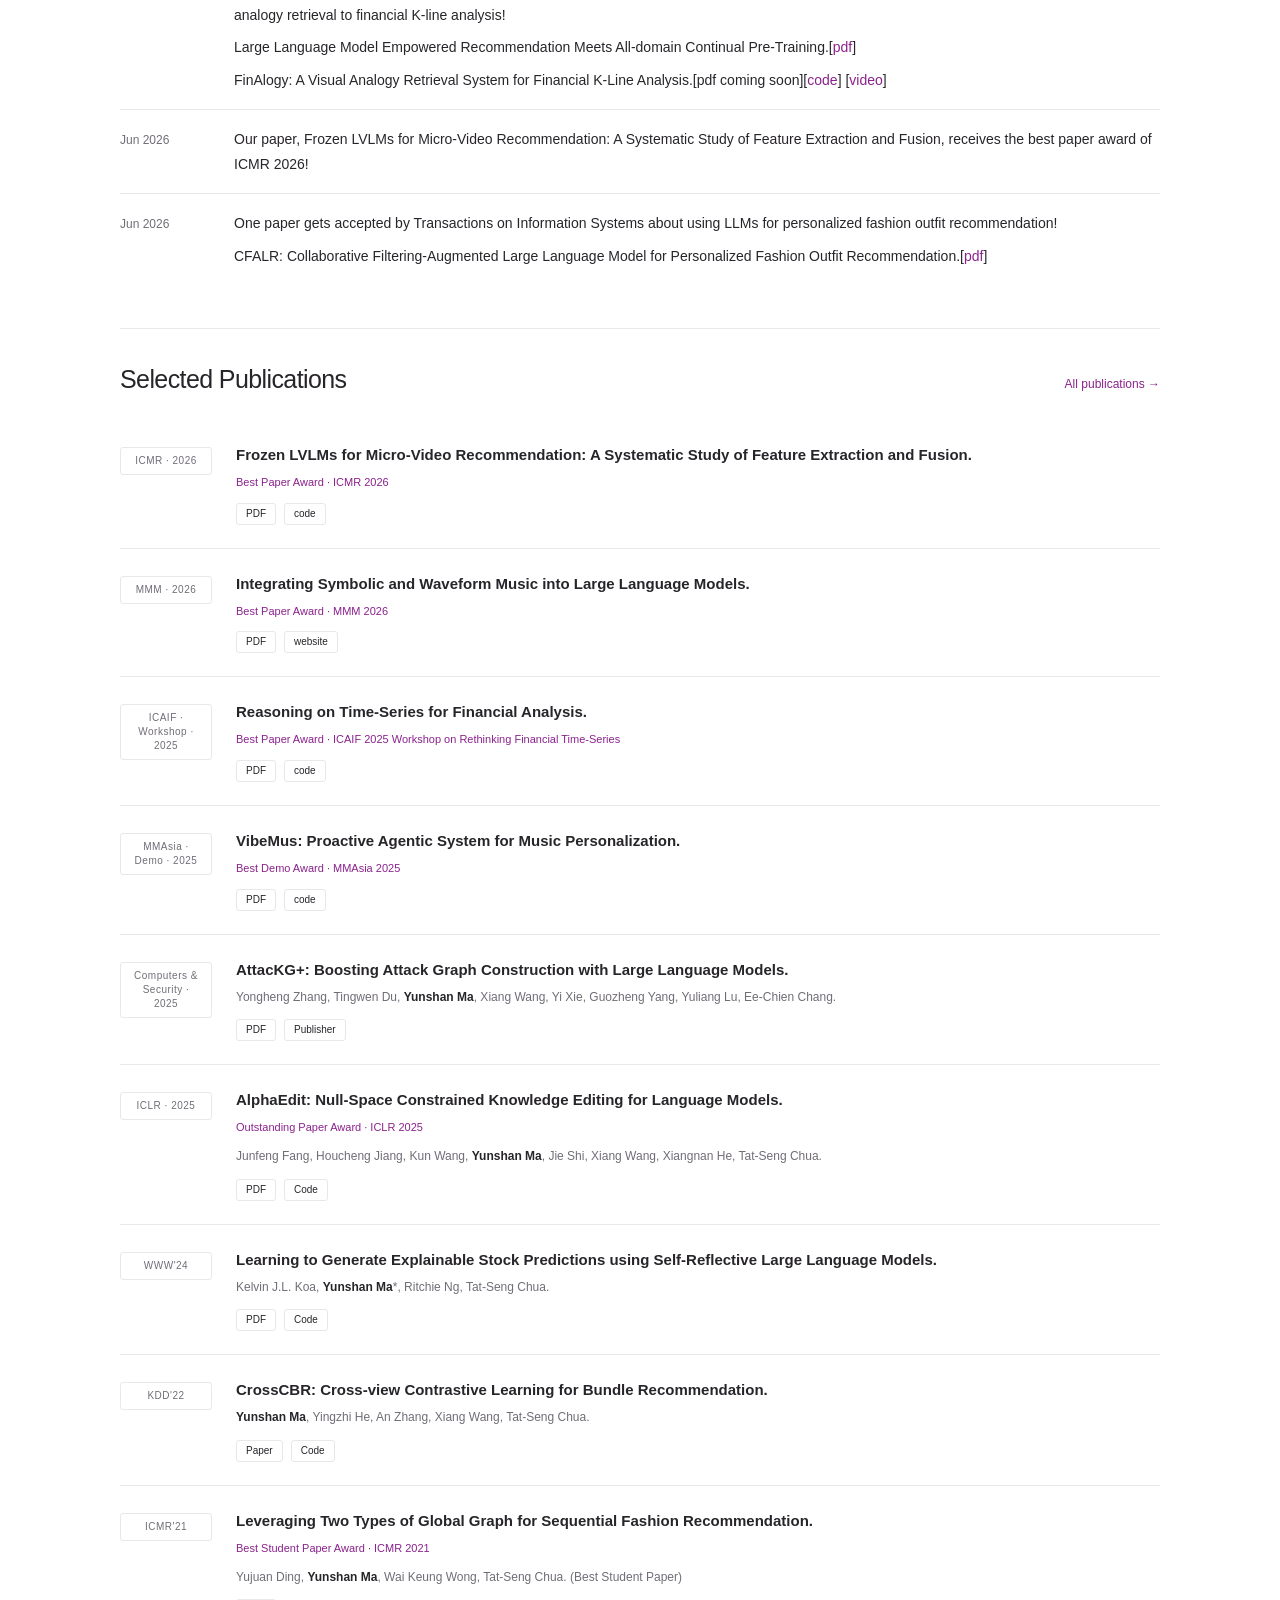
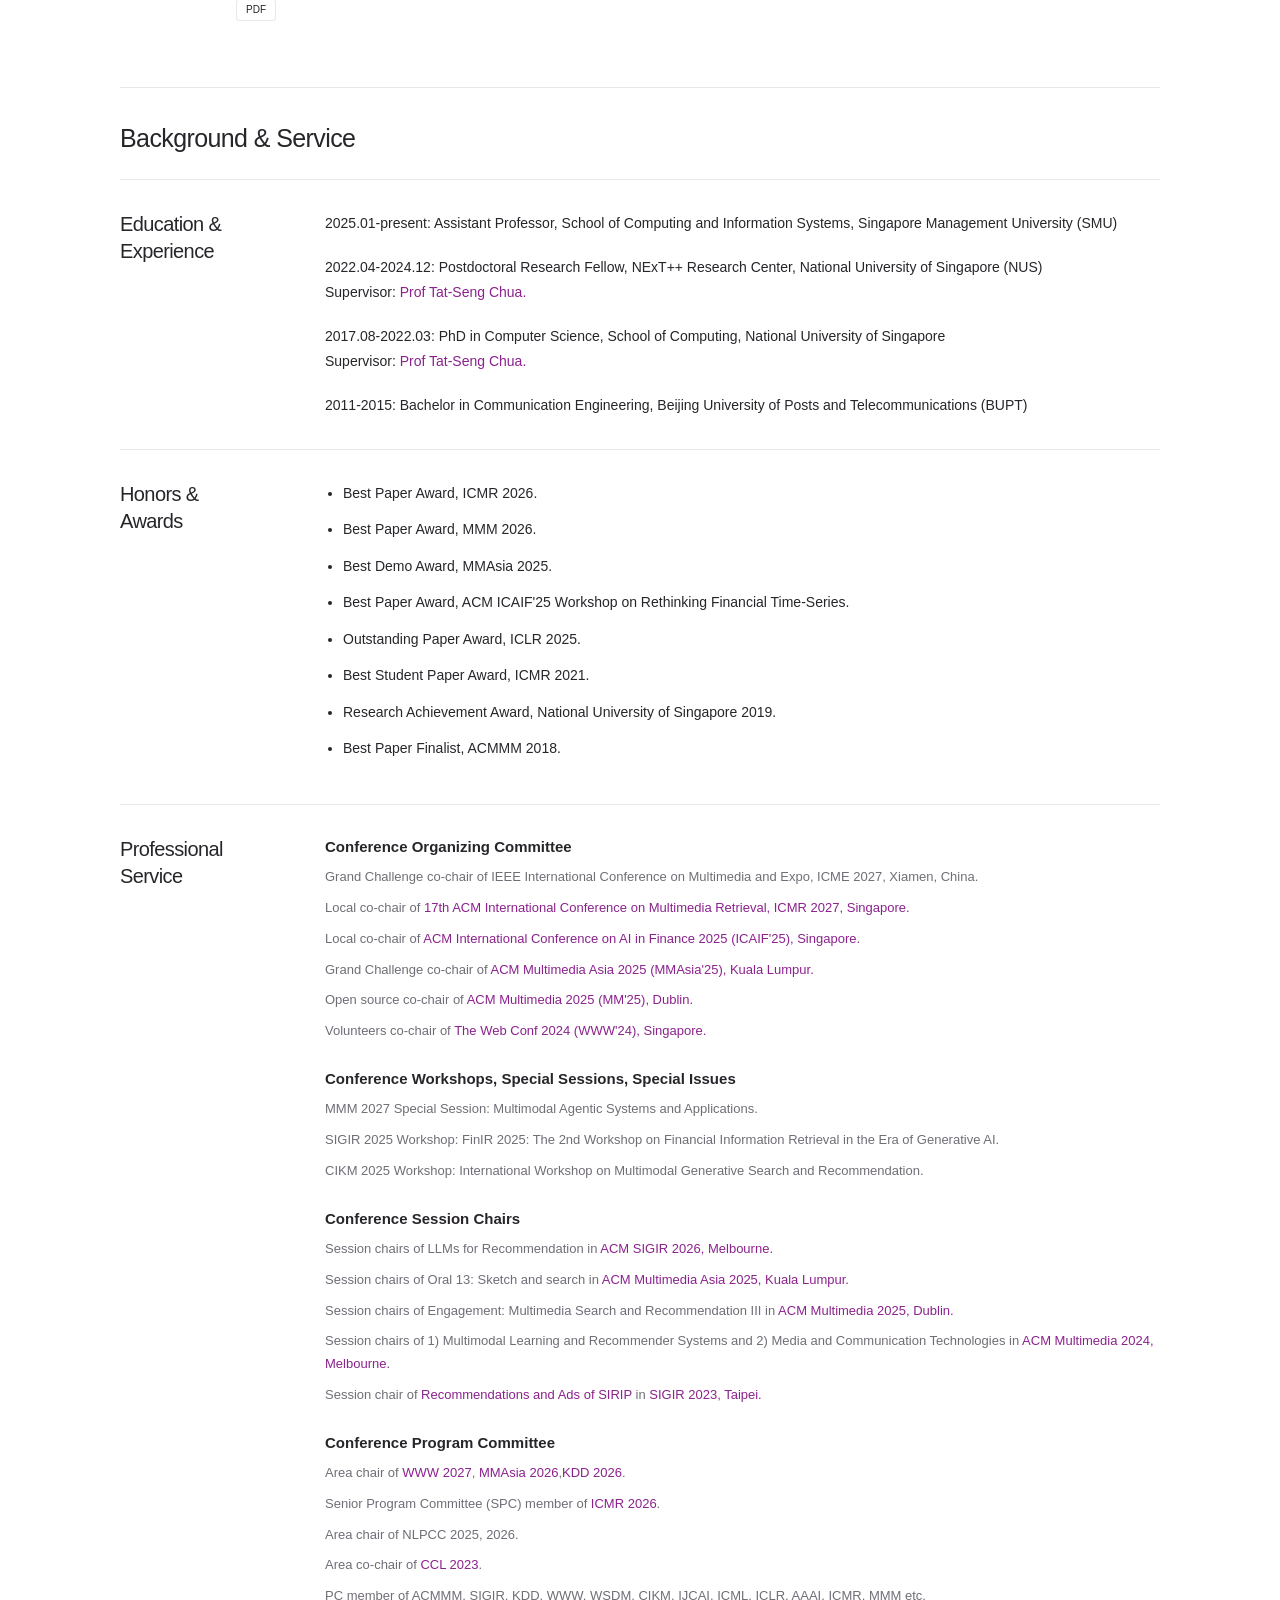
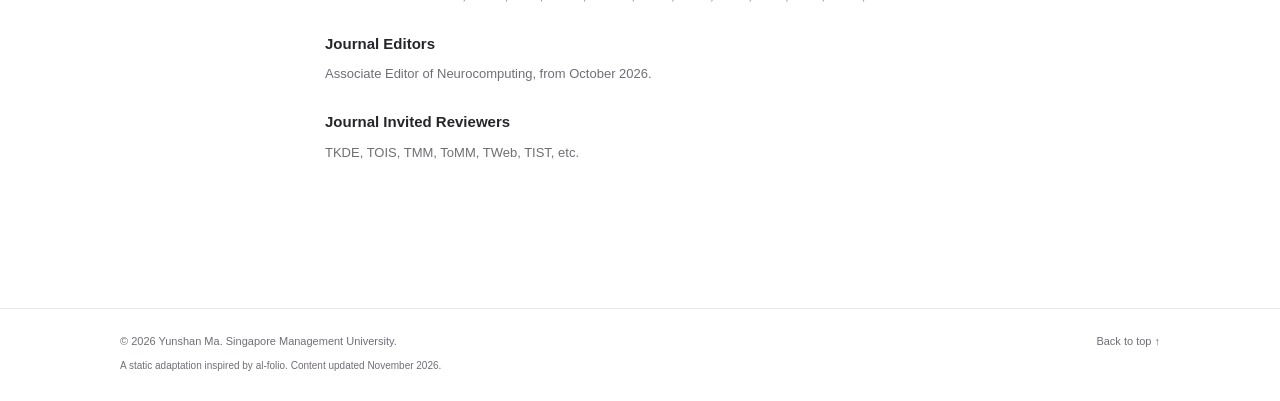
==== commit 9cd7fe96: "Add Social Events research domain with three forecasting papers" ====
--- a/index.html
+++ b/index.html
@@ -1,7 +1,7 @@
 <!doctype html>
 <html lang="en"><head><meta charset="utf-8"><meta name="viewport" content="width=device-width,initial-scale=1">
-<title>About | Yunshan Ma · SMU</title><meta name="description" content="Yunshan Ma at Singapore Management University. LMF: Lab for Multimodality and Forecasting. Research across fashion, finance, cybersecurity, and music.">
-<meta name="color-scheme" content="light dark"><meta property="og:type" content="website"><meta property="og:title" content="About | Yunshan Ma"><meta property="og:description" content="Yunshan Ma at Singapore Management University. LMF: Lab for Multimodality and Forecasting. Research across fashion, finance, cybersecurity, and music.">
+<title>About | Yunshan Ma · SMU</title><meta name="description" content="Yunshan Ma at Singapore Management University. LMF: Lab for Multimodality and Forecasting. Research across fashion, finance, cybersecurity, music, and social events.">
+<meta name="color-scheme" content="light dark"><meta property="og:type" content="website"><meta property="og:title" content="About | Yunshan Ma"><meta property="og:description" content="Yunshan Ma at Singapore Management University. LMF: Lab for Multimodality and Forecasting. Research across fashion, finance, cybersecurity, music, and social events.">
 <link rel="icon" href="assets/img/favicon.svg" type="image/svg+xml"><link rel="stylesheet" href="assets/site.css">
 <script>try{const t=localStorage.getItem('theme');document.documentElement.dataset.theme=t||(matchMedia('(prefers-color-scheme:dark)').matches?'dark':'light')}catch(e){}</script>
 <script defer src="assets/site.js"></script></head>
@@ -15,7 +15,7 @@
 <p>Before joining SMU, I was a Postdoctoral Research Fellow at the <a href="https://www.nextcenter.org/team">NExT++ Research Center</a>, National University of Singapore, supervised by <a href="https://www.chuatatseng.com/">Prof. Tat-Seng Chua</a>. I also worked with Prof. Chang Ee-Chien and Prof. Liang Zhenkai at the <a href="https://ncl.sg/">National Cybersecurity R&amp;D Lab</a>. I received my PhD from NUS in 2022, supervised by Prof. Chua.</p>
 <p>I am interested in discovering and formulating new problems, and in developing data mining, information retrieval, and multimedia methods with practical impact.</p></div>
 <div class="socials"><a href="mailto:ysma@smu.edu.sg" class="">Email</a><a href="https://scholar.google.com/citations?user=WSDsPtMAAAAJ&amp;hl=en" class="">Google Scholar ↗</a><a href="https://github.com/mysbupt" class="">GitHub ↗</a></div></div>
-<aside><img class="portrait" src="assets/img/profile.png" alt="Portrait of Yunshan Ma" width="250" height="285" fetchpriority="high"><p class="profile-caption"><strong>Yunshan Ma · 马云山</strong><br>Assistant Professor, SMU<br>Singapore<br><a href="mailto:ysma@smu.edu.sg">ysma@smu.edu.sg</a></p></aside></div><section class="section"><div class="section-heading"><h2>Research Interests</h2><a href="research.html" class="">Explore research →</a></div><div class="research-grid"><article class="research-item"><span class="number">01</span><h3>Multimodality</h3><p>Understanding and fusing text, images, audio, graphs, and symbolic data; modeling how their elements compose and combine.</p><a href="research.html#multimodality" class="text-link">Read more →</a></article><article class="research-item"><span class="number">02</span><h3>Forecasting</h3><p>Anticipating macro-level events and micro-level behavior, from financial markets and geopolitics to users and cyber attacks.</p><a href="research.html#forecasting" class="text-link">Read more →</a></article></div><div class="domain-nav" aria-label="Research application domains"><a href="research.html#fashion" class="">Fashion</a><a href="research.html#finance" class="">Finance</a><a href="research.html#cybersecurity" class="">Cybersecurity</a><a href="research.html#music" class="">Music</a></div></section><section class="section"><div class="section-heading"><h2>News</h2><a href="news.html" class="">All updates →</a></div><article class="news-row"><time datetime="2026-10">Oct 2026</time><div>One paper accepted by Multimedia Modeling (MMM) 2027 of using Language Modeling for Bundle Construction!
+<aside><img class="portrait" src="assets/img/profile.png" alt="Portrait of Yunshan Ma" width="250" height="285" fetchpriority="high"><p class="profile-caption"><strong>Yunshan Ma · 马云山</strong><br>Assistant Professor, SMU<br>Singapore<br><a href="mailto:ysma@smu.edu.sg">ysma@smu.edu.sg</a></p></aside></div><section class="section"><div class="section-heading"><h2>Research Interests</h2><a href="research.html" class="">Explore research →</a></div><div class="research-grid"><article class="research-item"><span class="number">01</span><h3>Multimodality</h3><p>Understanding and fusing text, images, audio, graphs, and symbolic data; modeling how their elements compose and combine.</p><a href="research.html#multimodality" class="text-link">Read more →</a></article><article class="research-item"><span class="number">02</span><h3>Forecasting</h3><p>Anticipating macro-level events and micro-level behavior, from financial markets and geopolitics to users and cyber attacks.</p><a href="research.html#forecasting" class="text-link">Read more →</a></article></div><div class="domain-nav" aria-label="Research application domains"><a href="research.html#fashion" class="">Fashion</a><a href="research.html#finance" class="">Finance</a><a href="research.html#cybersecurity" class="">Cybersecurity</a><a href="research.html#music" class="">Music</a><a href="research.html#social-events" class="">Social Events</a></div></section><section class="section"><div class="section-heading"><h2>News</h2><a href="news.html" class="">All updates →</a></div><article class="news-row"><time datetime="2026-10">Oct 2026</time><div>One paper accepted by Multimedia Modeling (MMM) 2027 of using Language Modeling for Bundle Construction!
 				<br> BundleLM: Bundle Construction Using Language Model.[pdf come soon]</div></article><article class="news-row"><time datetime="2026-09">Sep 2026</time><div>One paper gets accepted by TOIS of adapting MLLM for session recommendation, one paper gets accepted by SIGIR-AP of building a multimodal fashion understanding benchmark FashionStylist!
 				<br> Distilling Transitional Patterns to Multimodal Large Language Models for Session-based Recommendation.[<a href="https://dl.acm.org/doi/pdf/10.1145/3856985">pdf</a>]
 				<br> FashionStylist: An Expert Knowledge-enhanced Multimodal Dataset for Fashion Understanding.[<a href="https://arxiv.org/pdf/2604.09249">pdf</a>]
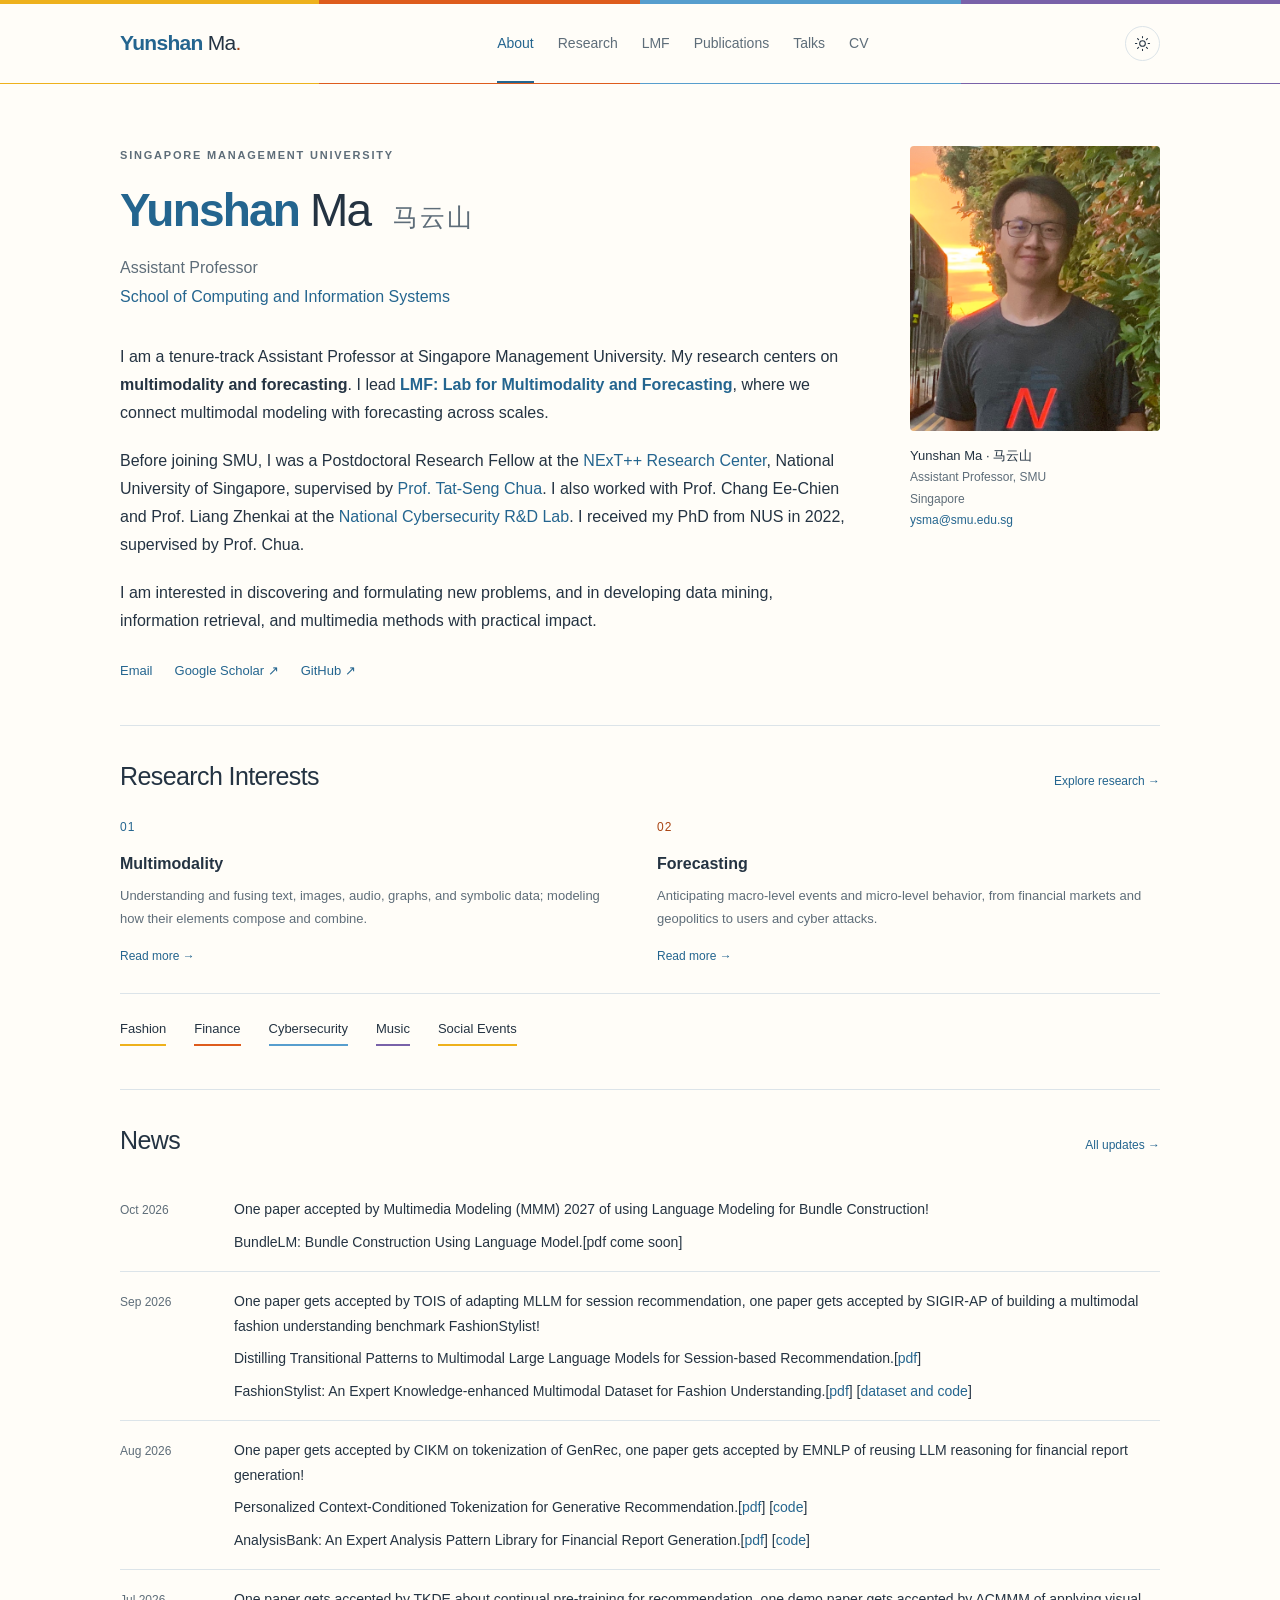
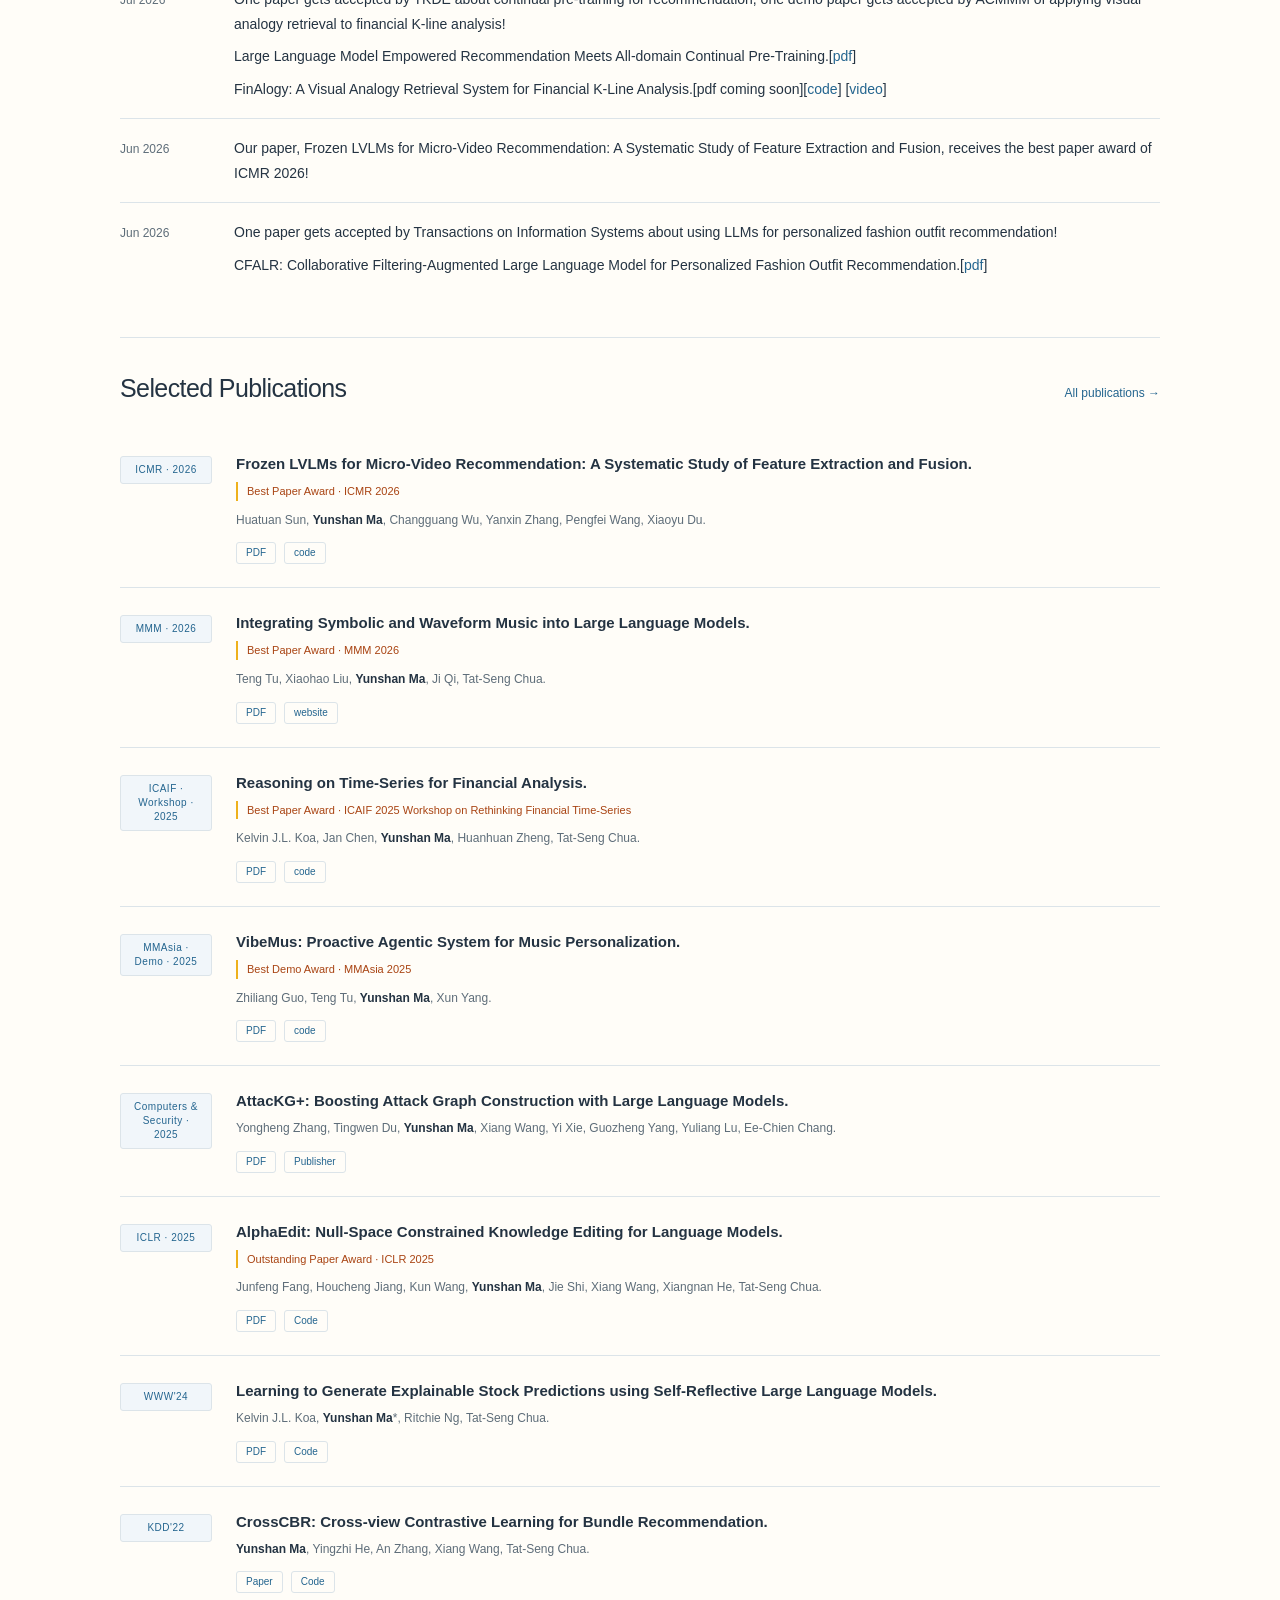
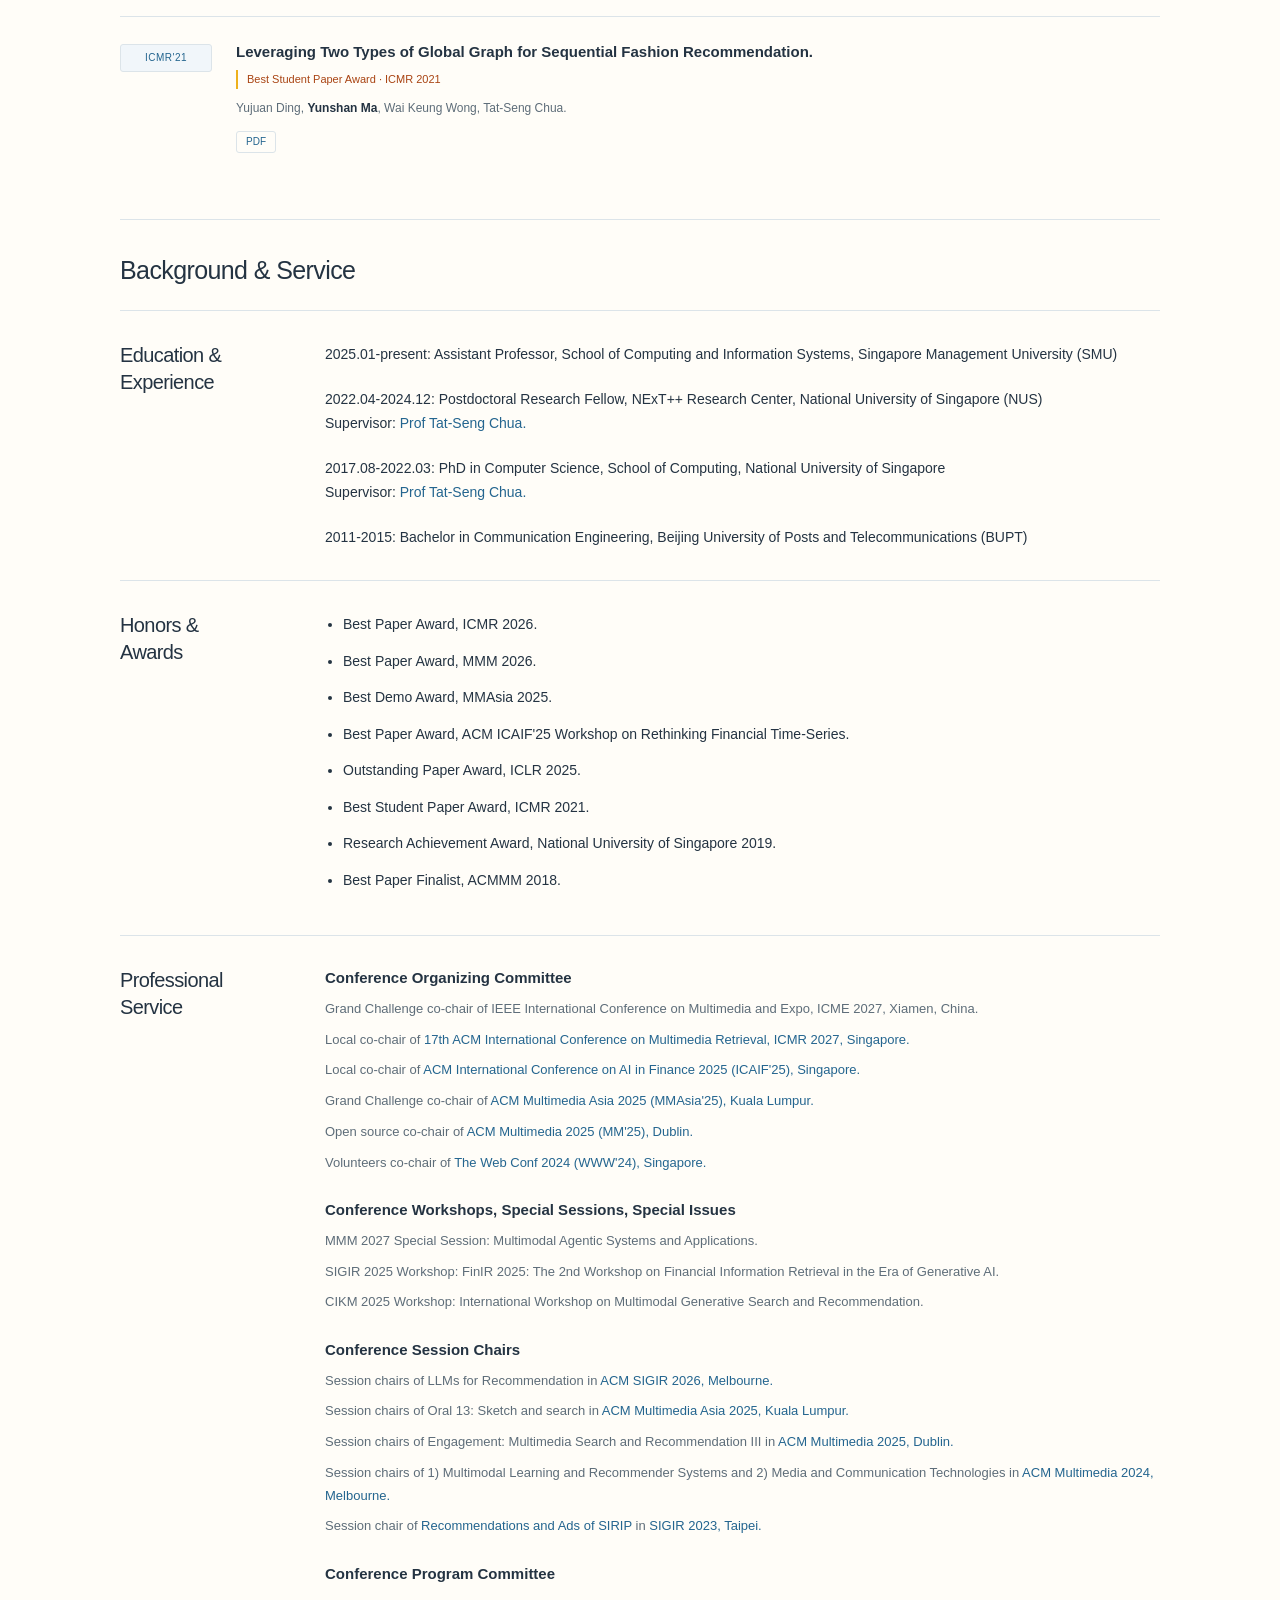
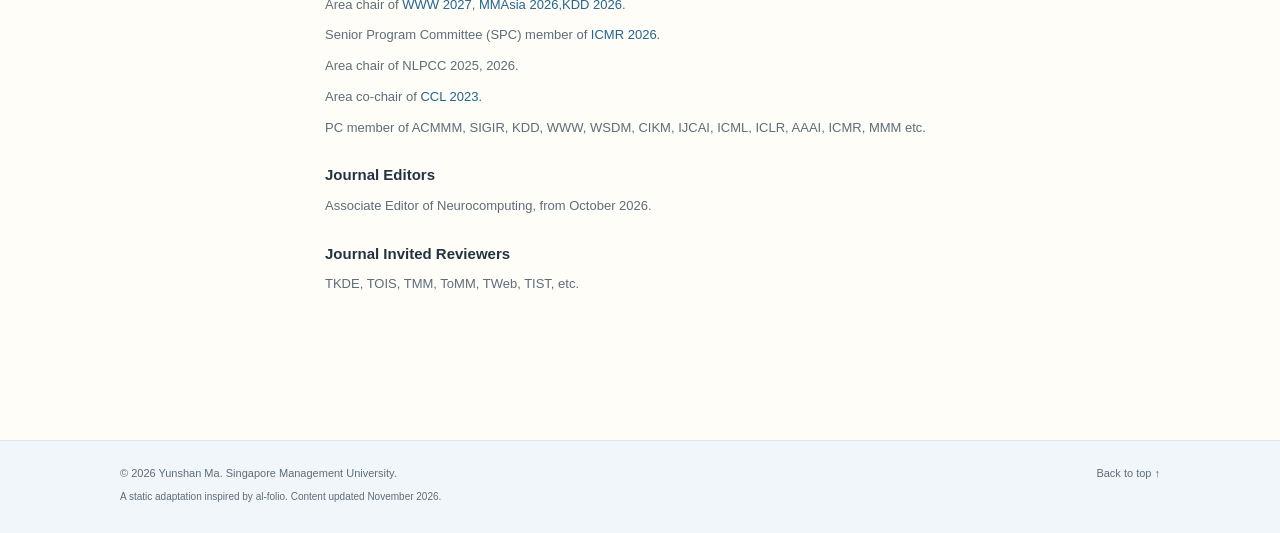
==== commit be800be1: "Complete selected-paper authors and adopt NExT++ logo colors" ====
--- a/index.html
+++ b/index.html
@@ -2,9 +2,9 @@
 <html lang="en"><head><meta charset="utf-8"><meta name="viewport" content="width=device-width,initial-scale=1">
 <title>About | Yunshan Ma · SMU</title><meta name="description" content="Yunshan Ma at Singapore Management University. LMF: Lab for Multimodality and Forecasting. Research across fashion, finance, cybersecurity, music, and social events.">
 <meta name="color-scheme" content="light dark"><meta property="og:type" content="website"><meta property="og:title" content="About | Yunshan Ma"><meta property="og:description" content="Yunshan Ma at Singapore Management University. LMF: Lab for Multimodality and Forecasting. Research across fashion, finance, cybersecurity, music, and social events.">
-<link rel="icon" href="assets/img/favicon.svg" type="image/svg+xml"><link rel="stylesheet" href="assets/site.css">
+<link rel="icon" href="assets/img/favicon.svg" type="image/svg+xml"><link rel="stylesheet" href="assets/site.css?v=3ff4d3c4f8">
 <script>try{const t=localStorage.getItem('theme');document.documentElement.dataset.theme=t||(matchMedia('(prefers-color-scheme:dark)').matches?'dark':'light')}catch(e){}</script>
-<script defer src="assets/site.js"></script></head>
+<script defer src="assets/site.js?v=5e4851290f"></script></head>
 <body id="top"><a class="skip" href="#main">Skip to content</a>
 <header class="site-header"><div class="container header-inner"><a class="brand" href="index.html"><strong>Yunshan</strong> Ma<span aria-hidden="true">.</span></a>
 <button class="menu-toggle" type="button" aria-label="Toggle navigation" aria-controls="navigation" aria-expanded="false">☰</button>
@@ -27,7 +27,7 @@
 				<br> Large Language Model Empowered Recommendation Meets All-domain Continual Pre-Training.[<a href="https://arxiv.org/pdf/2504.08949">pdf</a>]
 				<br> FinAlogy: A Visual Analogy Retrieval System for Financial K-Line Analysis.[pdf coming soon][<a href="https://github.com/nice-zzy/FinAlogy">code</a>]
 				[<a href="https://www.youtube.com/watch?v=SIreBcl__WU">video</a>]</div></article><article class="news-row"><time datetime="2026-06">Jun 2026</time><div>Our paper, Frozen LVLMs for Micro-Video Recommendation: A Systematic Study of Feature Extraction and Fusion, receives the best paper award of ICMR 2026!</div></article><article class="news-row"><time datetime="2026-06">Jun 2026</time><div>One paper gets accepted by Transactions on Information Systems about using LLMs for personalized fashion outfit recommendation!
-				<br> CFALR: Collaborative Filtering-Augmented Large Language Model for Personalized Fashion Outfit Recommendation.[<a href="https://arxiv.org/pdf/2606.13001">pdf</a>]</div></article></section><section class="section" id="selected-publications"><div class="section-heading"><h2>Selected Publications</h2><a href="publications.html" class="">All publications →</a></div><article class="pub" data-year="2026"><div class="venue">ICMR · 2026</div><div><h3>Frozen LVLMs for Micro-Video Recommendation: A Systematic Study of Feature Extraction and Fusion.</h3><p class="paper-award">Best Paper Award · ICMR 2026</p><div class="resources"><a href="https://dl.acm.org/doi/pdf/10.1145/3805622.3810736" class="">PDF</a><a href="https://github.com/Tuannnxlf/Frozen-LVLMs-for-Micro-Video-Recommendation-A-Systematic-Study-of-Feature-Extraction-and-Fusion" class="">code</a></div></div></article><article class="pub" data-year="2026"><div class="venue">MMM · 2026</div><div><h3>Integrating Symbolic and Waveform Music into Large Language Models.</h3><p class="paper-award">Best Paper Award · MMM 2026</p><div class="resources"><a href="https://link.springer.com/chapter/10.1007/978-981-95-6957-1_7" class="">PDF</a><a href="https://anonymous-2024101.github.io/" class="">website</a></div></div></article><article class="pub" data-year="2025"><div class="venue">ICAIF · Workshop · 2025</div><div><h3>Reasoning on Time-Series for Financial Analysis.</h3><p class="paper-award">Best Paper Award · ICAIF 2025 Workshop on Rethinking Financial Time-Series</p><div class="resources"><a href="https://arxiv.org/pdf/2511.08616" class="">PDF</a><a href="https://anonymous.4open.science/r/VTA-finance-293C/" class="">code</a></div></div></article><article class="pub" data-year="2025"><div class="venue">MMAsia · Demo · 2025</div><div><h3>VibeMus: Proactive Agentic System for Music Personalization.</h3><p class="paper-award">Best Demo Award · MMAsia 2025</p><div class="resources"><a href="https://dl.acm.org/doi/epdf/10.1145/3743093.3771663" class="">PDF</a><a href="https://github.com/tuteng0915/VibeMus" class="">code</a></div></div></article><article class="pub" data-year="2025"><div class="venue">Computers &amp; Security · 2025</div><div><h3>AttacKG+: Boosting Attack Graph Construction with Large Language Models.</h3><p class="authors">Yongheng Zhang, Tingwen Du, <strong>Yunshan Ma</strong>, Xiang Wang, Yi Xie, Guozheng Yang, Yuliang Lu, Ee-Chien Chang.</p><div class="resources"><a href="https://arxiv.org/pdf/2405.04753" class="">PDF</a><a href="https://doi.org/10.1016/j.cose.2024.104220" class="">Publisher</a></div></div></article><article class="pub" data-year="2025"><div class="venue">ICLR · 2025</div><div><h3>AlphaEdit: Null-Space Constrained Knowledge Editing for Language Models.</h3><p class="paper-award">Outstanding Paper Award · ICLR 2025</p><p class="authors">Junfeng Fang, Houcheng Jiang, Kun Wang, <strong>Yunshan Ma</strong>, Jie Shi, Xiang Wang, Xiangnan He, Tat-Seng Chua.</p><div class="resources"><a href="https://proceedings.iclr.cc/paper_files/paper/2025/file/29c8c615b3187ee995029284702d3f43-Paper-Conference.pdf" class="">PDF</a><a href="https://github.com/jianghoucheng/AlphaEdit" class="">Code</a></div></div></article><article class="pub" data-year="2024"><div class="venue">WWW&#x27;24</div><div><h3>Learning to Generate Explainable Stock Predictions using Self-Reflective Large Language Models.</h3><p class="authors">Kelvin J.L. Koa, <strong>Yunshan Ma</strong>*, Ritchie Ng, Tat-Seng Chua.</p><div class="resources"><a href="https://arxiv.org/pdf/2402.03659" class="">PDF</a><a href="https://github.com/koa-fin/sep" class="">Code</a></div></div></article><article class="pub" data-year="2022"><div class="venue">KDD&#x27;22</div><div><h3>CrossCBR: Cross-view Contrastive Learning for Bundle Recommendation.</h3><p class="authors"><strong>Yunshan Ma</strong>, Yingzhi He, An Zhang, Xiang Wang, Tat-Seng Chua.</p><div class="resources"><a href="https://doi.org/10.1145/3534678.3539229" class="">Paper</a><a href="https://github.com/mysbupt/CrossCBR" class="">Code</a></div></div></article><article class="pub" data-year="2021"><div class="venue">ICMR&#x27;21</div><div><h3>Leveraging Two Types of Global Graph for Sequential Fashion Recommendation.</h3><p class="paper-award">Best Student Paper Award · ICMR 2021</p><p class="authors">Yujuan Ding, <strong>Yunshan Ma</strong>, Wai Keung Wong, Tat-Seng Chua. (Best Student Paper)</p><div class="resources"><a href="https://arxiv.org/pdf/2105.07585" class="">PDF</a></div></div></article></section><section class="section" id="background"><h2>Background &amp; Service</h2><section class="cv-section"><h2>Education &amp;<br>Experience</h2><div><div class="experience-item">2025.01-present: Assistant Professor, School of Computing and Information Systems, Singapore Management University (SMU)</div><div class="experience-item">2022.04-2024.12: Postdoctoral Research Fellow, NExT++ Research Center, National University of Singapore (NUS)
+				<br> CFALR: Collaborative Filtering-Augmented Large Language Model for Personalized Fashion Outfit Recommendation.[<a href="https://arxiv.org/pdf/2606.13001">pdf</a>]</div></article></section><section class="section" id="selected-publications"><div class="section-heading"><h2>Selected Publications</h2><a href="publications.html" class="">All publications →</a></div><article class="pub" data-year="2026"><div class="venue">ICMR · 2026</div><div><h3>Frozen LVLMs for Micro-Video Recommendation: A Systematic Study of Feature Extraction and Fusion.</h3><p class="paper-award">Best Paper Award · ICMR 2026</p><p class="authors">Huatuan Sun, <strong>Yunshan Ma</strong>, Changguang Wu, Yanxin Zhang, Pengfei Wang, Xiaoyu Du.</p><div class="resources"><a href="https://dl.acm.org/doi/pdf/10.1145/3805622.3810736" class="">PDF</a><a href="https://github.com/Tuannnxlf/Frozen-LVLMs-for-Micro-Video-Recommendation-A-Systematic-Study-of-Feature-Extraction-and-Fusion" class="">code</a></div></div></article><article class="pub" data-year="2026"><div class="venue">MMM · 2026</div><div><h3>Integrating Symbolic and Waveform Music into Large Language Models.</h3><p class="paper-award">Best Paper Award · MMM 2026</p><p class="authors">Teng Tu, Xiaohao Liu, <strong>Yunshan Ma</strong>, Ji Qi, Tat-Seng Chua.</p><div class="resources"><a href="https://link.springer.com/chapter/10.1007/978-981-95-6957-1_7" class="">PDF</a><a href="https://anonymous-2024101.github.io/" class="">website</a></div></div></article><article class="pub" data-year="2025"><div class="venue">ICAIF · Workshop · 2025</div><div><h3>Reasoning on Time-Series for Financial Analysis.</h3><p class="paper-award">Best Paper Award · ICAIF 2025 Workshop on Rethinking Financial Time-Series</p><p class="authors">Kelvin J.L. Koa, Jan Chen, <strong>Yunshan Ma</strong>, Huanhuan Zheng, Tat-Seng Chua.</p><div class="resources"><a href="https://arxiv.org/pdf/2511.08616" class="">PDF</a><a href="https://anonymous.4open.science/r/VTA-finance-293C/" class="">code</a></div></div></article><article class="pub" data-year="2025"><div class="venue">MMAsia · Demo · 2025</div><div><h3>VibeMus: Proactive Agentic System for Music Personalization.</h3><p class="paper-award">Best Demo Award · MMAsia 2025</p><p class="authors">Zhiliang Guo, Teng Tu, <strong>Yunshan Ma</strong>, Xun Yang.</p><div class="resources"><a href="https://dl.acm.org/doi/epdf/10.1145/3743093.3771663" class="">PDF</a><a href="https://github.com/tuteng0915/VibeMus" class="">code</a></div></div></article><article class="pub" data-year="2025"><div class="venue">Computers &amp; Security · 2025</div><div><h3>AttacKG+: Boosting Attack Graph Construction with Large Language Models.</h3><p class="authors">Yongheng Zhang, Tingwen Du, <strong>Yunshan Ma</strong>, Xiang Wang, Yi Xie, Guozheng Yang, Yuliang Lu, Ee-Chien Chang.</p><div class="resources"><a href="https://arxiv.org/pdf/2405.04753" class="">PDF</a><a href="https://doi.org/10.1016/j.cose.2024.104220" class="">Publisher</a></div></div></article><article class="pub" data-year="2025"><div class="venue">ICLR · 2025</div><div><h3>AlphaEdit: Null-Space Constrained Knowledge Editing for Language Models.</h3><p class="paper-award">Outstanding Paper Award · ICLR 2025</p><p class="authors">Junfeng Fang, Houcheng Jiang, Kun Wang, <strong>Yunshan Ma</strong>, Jie Shi, Xiang Wang, Xiangnan He, Tat-Seng Chua.</p><div class="resources"><a href="https://proceedings.iclr.cc/paper_files/paper/2025/file/29c8c615b3187ee995029284702d3f43-Paper-Conference.pdf" class="">PDF</a><a href="https://github.com/jianghoucheng/AlphaEdit" class="">Code</a></div></div></article><article class="pub" data-year="2024"><div class="venue">WWW&#x27;24</div><div><h3>Learning to Generate Explainable Stock Predictions using Self-Reflective Large Language Models.</h3><p class="authors">Kelvin J.L. Koa, <strong>Yunshan Ma</strong>*, Ritchie Ng, Tat-Seng Chua.</p><div class="resources"><a href="https://arxiv.org/pdf/2402.03659" class="">PDF</a><a href="https://github.com/koa-fin/sep" class="">Code</a></div></div></article><article class="pub" data-year="2022"><div class="venue">KDD&#x27;22</div><div><h3>CrossCBR: Cross-view Contrastive Learning for Bundle Recommendation.</h3><p class="authors"><strong>Yunshan Ma</strong>, Yingzhi He, An Zhang, Xiang Wang, Tat-Seng Chua.</p><div class="resources"><a href="https://doi.org/10.1145/3534678.3539229" class="">Paper</a><a href="https://github.com/mysbupt/CrossCBR" class="">Code</a></div></div></article><article class="pub" data-year="2021"><div class="venue">ICMR&#x27;21</div><div><h3>Leveraging Two Types of Global Graph for Sequential Fashion Recommendation.</h3><p class="paper-award">Best Student Paper Award · ICMR 2021</p><p class="authors">Yujuan Ding, <strong>Yunshan Ma</strong>, Wai Keung Wong, Tat-Seng Chua.</p><div class="resources"><a href="https://arxiv.org/pdf/2105.07585" class="">PDF</a></div></div></article></section><section class="section" id="background"><h2>Background &amp; Service</h2><section class="cv-section"><h2>Education &amp;<br>Experience</h2><div><div class="experience-item">2025.01-present: Assistant Professor, School of Computing and Information Systems, Singapore Management University (SMU)</div><div class="experience-item">2022.04-2024.12: Postdoctoral Research Fellow, NExT++ Research Center, National University of Singapore (NUS)
             <br>  Supervisor: <a href="https://www.chuatatseng.com/">Prof Tat-Seng Chua.</a></div><div class="experience-item">2017.08-2022.03: PhD in Computer Science, School of Computing, National University of Singapore
             <br>  Supervisor: <a href="https://www.chuatatseng.com/">Prof Tat-Seng Chua.</a></div><div class="experience-item">2011-2015: Bachelor in Communication Engineering, Beijing University of Posts and Telecommunications (BUPT)</div></div></section><section class="cv-section"><h2>Honors &amp;<br>Awards</h2><ul><li>Best Paper Award, ICMR 2026.</li><li>Best Paper Award, MMM 2026.</li><li>Best Demo Award, MMAsia 2025.</li><li>Best Paper Award, ACM ICAIF&#x27;25 Workshop on Rethinking Financial Time-Series.</li><li>Outstanding Paper Award, ICLR 2025.</li><li>Best Student Paper Award, ICMR 2021.</li><li>Research Achievement Award, National University of Singapore 2019.</li><li>Best Paper Finalist, ACMMM 2018.</li></ul></section><section class="cv-section"><h2>Professional<br>Service</h2><div><div class="service-group"><h3>Conference Organizing Committee</h3><ul><li>Grand Challenge co-chair of  IEEE International Conference on Multimedia and Expo, ICME 2027, Xiamen, China.</li><li>Local co-chair of <a href="https://icmr2027.foodai.org/">17th ACM International Conference on Multimedia Retrieval, ICMR 2027, Singapore.</a></li><li>Local co-chair of <a href="https://icaif25.org/">ACM International Conference on AI in Finance 2025 (ICAIF'25), Singapore.</a></li><li>Grand Challenge co-chair of <a href="https://mmasia2025.org/">ACM Multimedia Asia 2025 (MMAsia'25), Kuala Lumpur.</a></li><li>Open source co-chair of <a href="https://acmmm2025.org/">ACM Multimedia 2025 (MM'25), Dublin.</a></li><li>Volunteers co-chair of <a href="https://www2024.thewebconf.org/">The Web Conf 2024 (WWW'24), Singapore.</a></li></ul></div><div class="service-group"><h3>Conference Workshops, Special Sessions, Special Issues</h3><ul><li>MMM 2027 Special Session: Multimodal Agentic Systems and Applications.</li><li>SIGIR 2025 Workshop: FinIR 2025: The 2nd Workshop on Financial Information Retrieval in the Era of Generative AI.</li><li>CIKM 2025 Workshop: International Workshop on Multimodal Generative Search and Recommendation.</li></ul></div><div class="service-group"><h3>Conference Session Chairs</h3><ul><li>Session chairs of LLMs for Recommendation in <a href="https://sigir2026.org/">ACM SIGIR 2026, Melbourne.</a></li><li>Session chairs of Oral 13: Sketch and search in <a href="https://mmasia2025.org/">ACM Multimedia Asia 2025, Kuala Lumpur.</a></li><li>Session chairs of Engagement: Multimedia Search and Recommendation III in <a href="https://acmmm2025.org/">ACM Multimedia 2025, Dublin.</a></li><li>Session chairs of 1) Multimodal Learning and Recommender Systems and 2) Media and Communication Technologies in <a href="https://2024.acmmm.org/">ACM Multimedia 2024, Melbourne.</a></li><li>Session chair of <a href="https://sigir.org/sigir2023/program/schedule/">Recommendations and Ads of SIRIP</a> in <a href="https://sigir.org/sigir2023/">SIGIR 2023, Taipei.</a></li></ul></div><div class="service-group"><h3>Conference Program Committee</h3><ul><li>Area chair of <a href="https://www2027.thewebconf.org/">WWW 2027</a>, <a href="https://mmasia2026.org/">MMAsia 2026</a>,<a href="https://kdd2026.kdd.org/">KDD 2026</a>.</li><li>Senior Program Committee (SPC) member of <a href="https://icmr2026.org/">ICMR 2026</a>.</li><li>Area chair of NLPCC 2025, 2026.</li><li>Area co-chair of <a href="http://cips-cl.org/static/CCL2023/index.html">CCL 2023</a>.</li><li>PC member of ACMMM, SIGIR, KDD, WWW, WSDM, CIKM, IJCAI, ICML, ICLR, AAAI, ICMR, MMM etc.</li></ul></div><div class="service-group"><h3>Journal Editors</h3><ul><li>Associate Editor of Neurocomputing, from October 2026.</li></ul></div><div class="service-group"><h3>Journal Invited Reviewers</h3><ul><li>TKDE, TOIS, TMM, ToMM, TWeb, TIST, etc.</li></ul></div></div></section></section></main>
 <footer class="footer"><div class="container footer-inner"><div><p>© 2026 Yunshan Ma. Singapore Management University.</p><p class="footer-secondary">A static adaptation inspired by <a href="https://github.com/alshedivat/al-folio" class="">al-folio</a>. Content updated November 2026.</p></div><a class="back-top" href="#top">Back to top ↑</a></div></footer></body></html>
--- a/assets/site.css
+++ b/assets/site.css
@@ -1,7 +1,7 @@
-/* Static adaptation of al-folio's academic layout and purple accent.
+/* Static adaptation of al-folio's academic layout with a NExT++ logo-inspired palette.
    Theme reference: https://github.com/alshedivat/al-folio (MIT). */
-:root{color-scheme:light;--bg:#fff;--text:#27252a;--muted:#716d77;--accent:#8b228d;--line:#e9e6ec;--soft:#f7f5f8;--hover:#f2ebf4}
-:root[data-theme=dark]{color-scheme:dark;--bg:#19181d;--text:#e9e6ed;--muted:#ada6b5;--accent:#d995df;--line:#37323f;--soft:#232128;--hover:#302635}
+:root{color-scheme:light;--brand-yellow:#eeb11c;--brand-orange:#de5c1d;--brand-blue:#579ece;--brand-purple:#7962a9;--bg:#fffdf8;--text:#243342;--muted:#5e6d79;--accent:#24658f;--accent-orange:#a94413;--accent-purple:#695092;--accent-gold:#85600b;--line:#dce4e9;--soft:#f1f6fa;--hover:#e6f0f7}
+:root[data-theme=dark]{color-scheme:dark;--bg:#131e29;--text:#edf3f8;--muted:#afbecb;--accent:#86bde2;--accent-orange:#ffae7d;--accent-purple:#c4aceb;--accent-gold:#f3c657;--line:#304354;--soft:#1b2b3a;--hover:#233b4e}
 *{box-sizing:border-box}html{scroll-behavior:smooth;scroll-padding-top:100px}body{margin:0;background:var(--bg);color:var(--text);font-family:-apple-system,BlinkMacSystemFont,"Segoe UI",Arial,sans-serif;font-size:16px;line-height:1.75;-webkit-font-smoothing:antialiased}a{color:var(--accent);text-decoration:none}a:hover{text-decoration:underline;text-underline-offset:4px}button,input,select{font:inherit}button,a,input,select{touch-action:manipulation}:focus-visible{outline:3px solid var(--accent);outline-offset:5px}button{cursor:pointer}.container{width:min(1040px,calc(100% - 64px));margin-inline:auto}.skip{position:fixed;top:-100px;left:16px;z-index:100;background:var(--bg);padding:10px}.skip:focus{top:8px}.site-header{position:sticky;top:0;z-index:20;background:var(--bg);border-bottom:1px solid var(--line)}.header-inner{display:flex;align-items:center;justify-content:space-between;min-height:78px;gap:28px}.brand{color:var(--text);font-size:21px;white-space:nowrap;letter-spacing:-.7px;font-weight:300}.brand strong{font-weight:650}.brand:hover{text-decoration:none}.nav{display:flex;align-items:center;gap:24px}.nav a{font-size:14px;color:var(--muted);position:relative;padding:27px 0}.nav a[aria-current=page]{color:var(--accent)}.nav a[aria-current=page]:after{content:"";position:absolute;bottom:0;left:0;right:0;height:2px;background:var(--accent)}.theme-toggle,.menu-toggle{background:none;color:var(--text);border:1px solid var(--line);border-radius:50%;width:35px;height:35px;display:grid;place-items:center;line-height:1}.theme-toggle svg{width:17px;height:17px}.menu-toggle{display:none}main{padding-top:62px;padding-bottom:88px;min-height:75vh}.eyebrow{font-size:11px;letter-spacing:1.8px;text-transform:uppercase;font-weight:600;color:var(--muted);margin:0 0 18px}h1,h2,h3,p{margin-top:0}h1{font-size:46px;line-height:1.2;font-weight:300;letter-spacing:-1.8px;margin-bottom:16px}h1 strong{font-weight:650}h1 .chinese{font-weight:400;color:var(--muted);font-size:25px;letter-spacing:2px;margin-left:12px;white-space:nowrap}h2{font-size:25px;font-weight:450;letter-spacing:-.6px;line-height:1.35;margin-bottom:23px}h3{font-size:17px;line-height:1.5;font-weight:600;margin-bottom:8px}p{margin-bottom:20px}.subtitle{color:var(--muted);font-size:16px;line-height:1.8}.hero{display:grid;grid-template-columns:minmax(0,1fr) 250px;gap:64px;align-items:start}.hero .intro{margin-top:31px}.portrait{width:100%;height:285px;object-fit:cover;object-position:center 30%;border-radius:4px;display:block}.profile-caption{font-size:12px;color:var(--muted);margin-top:13px;line-height:1.8}.profile-caption strong{font-size:13px;color:var(--text);font-weight:500}.socials{display:flex;flex-wrap:wrap;gap:10px 22px;margin-top:25px;font-size:13px}.socials a{display:flex;gap:7px;align-items:center}.socials svg{height:16px;width:16px;flex-shrink:0}.section{border-top:1px solid var(--line);padding-top:34px;margin-top:43px}.section-heading{display:flex;align-items:baseline;justify-content:space-between;gap:18px}.section-heading>a{font-size:12px;white-space:nowrap}.research-grid{display:grid;grid-template-columns:repeat(3,1fr);gap:34px}.research-item{padding:0}.number{color:var(--accent);font-size:12px;margin-bottom:14px;display:block;letter-spacing:1px}.research-item h3{font-size:16px}.research-item p{font-size:13px;color:var(--muted);line-height:1.8;margin-bottom:10px}.text-link{font-size:12px}.news-row{display:grid;grid-template-columns:90px 1fr;gap:24px;border-bottom:1px solid var(--line);padding:17px 0;font-size:14px}.news-row:last-child{border-bottom:0}.news-row time{font-variant-numeric:tabular-nums;font-size:12px;color:var(--muted);padding-top:3px}.news-row p{margin:0}.news-row br{display:block;content:"";margin-top:8px}.news-row a{overflow-wrap:anywhere}.award-inline{border-left:2px solid var(--accent);padding:2px 0 2px 20px;font-size:14px;margin:24px 0;color:var(--muted)}.award-inline strong{color:var(--text);font-weight:500}.pub{display:grid;grid-template-columns:92px minmax(0,1fr);gap:24px;padding:23px 0;border-bottom:1px solid var(--line)}.pub:last-child{border-bottom:0}.venue{font-size:10px;letter-spacing:.5px;text-align:center;line-height:1.4;margin-top:4px;padding:6px 8px;border:1px solid var(--line);border-radius:3px;align-self:start;color:var(--muted);overflow-wrap:anywhere}.pub h3{font-size:15px;font-weight:550;line-height:1.6;margin-bottom:5px}.authors{color:var(--muted);font-size:12px;line-height:1.8;margin:0}.authors strong{font-weight:550;color:var(--text)}.resources{display:flex;flex-wrap:wrap;gap:8px;margin-top:11px}.resources a{display:inline-block;border:1px solid var(--line);border-radius:3px;padding:1px 9px;color:var(--text);font-size:10px;line-height:1.8}.resources a:hover{background:var(--hover);border-color:var(--accent);text-decoration:none;color:var(--accent)}.year-heading{font-size:26px;font-weight:300;color:var(--muted);margin:43px 0 4px;letter-spacing:-.5px}.page-intro{max-width:730px;margin-bottom:35px}.page-intro h1{margin-bottom:17px}.page-intro p{color:var(--muted)}.filters{display:flex;gap:14px;margin-top:30px;align-items:center}.search-wrap{flex:1;position:relative}.search-wrap svg{width:17px;height:17px;position:absolute;left:14px;top:16px;color:var(--muted)}input[type=search]{width:100%;padding:10px 14px 10px 42px;border:1px solid var(--line);border-radius:4px;color:var(--text);background:var(--bg);font-size:14px}select{padding:10px 32px 10px 12px;border:1px solid var(--line);border-radius:4px;color:var(--text);background:var(--bg);font-size:14px}.result-count{font-size:12px;color:var(--muted);margin-top:12px;margin-bottom:0}.empty{padding:40px 0;color:var(--muted)}[hidden]{display:none!important}.topic{display:grid;grid-template-columns:145px 1fr;gap:36px;padding:34px 0;border-top:1px solid var(--line)}.topic-label{color:var(--accent);font-size:12px;letter-spacing:.5px}.topic h2{font-size:25px;margin-bottom:15px}.topic p{color:var(--muted);font-size:15px}.topic ul{padding-left:18px;font-size:14px}.topic li{margin-bottom:5px}.talk{padding:27px 0;border-bottom:1px solid var(--line);display:grid;grid-template-columns:110px 1fr;gap:25px}.talk time{font-size:12px;color:var(--muted);padding-top:3px}.talk h3{font-size:16px}.talk p{font-size:13px;color:var(--muted);margin-bottom:9px}.cv-section{display:grid;grid-template-columns:170px 1fr;gap:35px;padding:31px 0;border-top:1px solid var(--line)}.cv-section h2{font-size:20px}.cv-section ul{margin:0;padding-left:18px}.cv-section li{margin-bottom:12px;font-size:14px}.experience-item{font-size:14px;margin-bottom:20px}.experience-item:last-child{margin-bottom:0}.service-group{margin-bottom:25px}.service-group h3{font-size:15px}.service-group ul{list-style:none;padding:0}.service-group li{color:var(--muted);font-size:13px;margin-bottom:8px}.print-button{display:inline-flex;align-items:center;gap:8px;background:var(--bg);border:1px solid var(--line);color:var(--text);border-radius:4px;padding:7px 14px;font-size:12px}.footer{border-top:1px solid var(--line);padding:23px 0 27px;font-size:11px;color:var(--muted)}.footer-inner{display:flex;justify-content:space-between;gap:24px}.footer a{color:var(--muted)}.footer p{margin:0}.footer-secondary{margin-top:5px!important;font-size:10px}.back-top{white-space:nowrap}.news-archive{max-width:870px}.tagline{max-width:680px;font-size:15px;color:var(--muted)}.page-actions{display:flex;gap:20px;align-items:center;margin-bottom:25px}.provenance{font-size:11px;color:var(--muted);border-top:1px solid var(--line);padding-top:20px;margin-top:35px}.provenance a{color:var(--muted)}
 @media(min-width:1450px){.container{width:1080px}.hero{gap:78px;grid-template-columns:minmax(0,1fr) 260px}main{padding-top:75px}.portrait{height:299px}}
 @media(max-width:850px){.container{width:calc(100% - 44px)}.nav{gap:16px}.hero{gap:32px;grid-template-columns:minmax(0,1fr) 210px}h1{font-size:38px}h1 .chinese{font-size:21px}.portrait{height:250px}.research-grid{gap:22px}.header-inner{gap:15px}.nav a{font-size:12px}}
@@ -12,3 +12,21 @@
 .research-grid{grid-template-columns:repeat(2,minmax(0,1fr))}.domain-nav{display:flex;flex-wrap:wrap;gap:12px 28px;padding-top:24px;margin-top:24px;border-top:1px solid var(--line);font-size:13px}.domain-nav a{color:var(--muted)}.domain-grid{display:grid;grid-template-columns:repeat(2,minmax(0,1fr));gap:28px 44px}.domain-grid p{font-size:14px;color:var(--muted);margin-bottom:0}.domain-papers{list-style:none;padding-left:0!important}.domain-papers li{padding-left:17px;position:relative;font-size:13px;margin-bottom:9px}.domain-papers li:before{content:'↗';position:absolute;left:0;color:var(--muted)}.domain-papers a{color:var(--text)}.paper-award{font-size:11px;color:var(--accent);margin:6px 0 9px;line-height:1.7;font-weight:500}.selection-label{font-size:12px;text-transform:uppercase;letter-spacing:1.3px;color:var(--muted);margin-top:30px;margin-bottom:0}.lab-name{font-size:80px;font-weight:650;letter-spacing:-4px;color:var(--accent);display:flex;align-items:center;gap:25px}.lab-name span{font-size:29px;font-weight:350;letter-spacing:-.8px;line-height:1.35;color:var(--text)}.page-intro .lab-director{font-size:13px}.filters{flex-wrap:wrap}.filters .search-wrap{min-width:220px}
 @media(max-width:640px){.research-grid,.domain-grid{grid-template-columns:1fr}.lab-name{font-size:62px;gap:18px}.lab-name span{font-size:22px}.filters .search-wrap{flex-basis:100%}.filters select{max-width:none;flex:1}.domain-nav{gap:12px 24px}.section-heading{flex-wrap:wrap;gap:0}.section-heading>a{margin-bottom:18px}}
 .cv-pdf{width:100%;height:80vh;border:1px solid var(--line);border-radius:4px;background:var(--soft)}
+
+/* The four sampled NExT++ logo colors; text variants preserve contrast. */
+.site-header{border-top:4px solid transparent;border-image:linear-gradient(90deg,var(--brand-yellow) 0 25%,var(--brand-orange) 25% 50%,var(--brand-blue) 50% 75%,var(--brand-purple) 75% 100%) 1}
+.brand strong,.hero h1 strong{color:var(--accent)}.brand>span{color:var(--accent-orange)}
+.research-item:nth-child(2) .number{color:var(--accent-orange)}
+.paper-award{color:var(--accent-orange);border-left:2px solid var(--brand-yellow);padding-left:9px}
+.venue{background:var(--soft);border-color:var(--line);color:var(--accent)}
+.resources a{border-color:var(--line);color:var(--accent)}.resources a:hover{border-color:var(--brand-blue)}
+#multimodality .topic-label,#cybersecurity .topic-label{color:var(--accent)}
+#forecasting .topic-label,#finance .topic-label{color:var(--accent-orange)}
+#fashion .topic-label,#music .topic-label{color:var(--accent-purple)}
+#social-events .topic-label{color:var(--accent-gold)}
+.domain-nav a{border-bottom:2px solid var(--brand-yellow);padding-bottom:3px;color:var(--text)}
+.domain-nav a:nth-child(4n+2){border-color:var(--brand-orange)}.domain-nav a:nth-child(4n+3){border-color:var(--brand-blue)}.domain-nav a:nth-child(4n){border-color:var(--brand-purple)}
+.domain-grid article{border-left:3px solid var(--brand-blue);padding-left:17px}.domain-grid article:nth-child(4n+1){border-color:var(--brand-purple)}.domain-grid article:nth-child(4n+2){border-color:var(--brand-orange)}.domain-grid article:nth-child(4n+4){border-color:var(--brand-yellow)}
+.lab-name{color:var(--accent)}.lab-initial:nth-child(2){color:var(--accent-orange)}.lab-initial:nth-child(3){color:var(--accent-purple)}
+.footer{background:var(--soft)}::selection{background:var(--brand-yellow);color:#243342}
+.lab-monogram{display:inline-flex;font:inherit;letter-spacing:inherit}.lab-initial{font:inherit;letter-spacing:inherit}
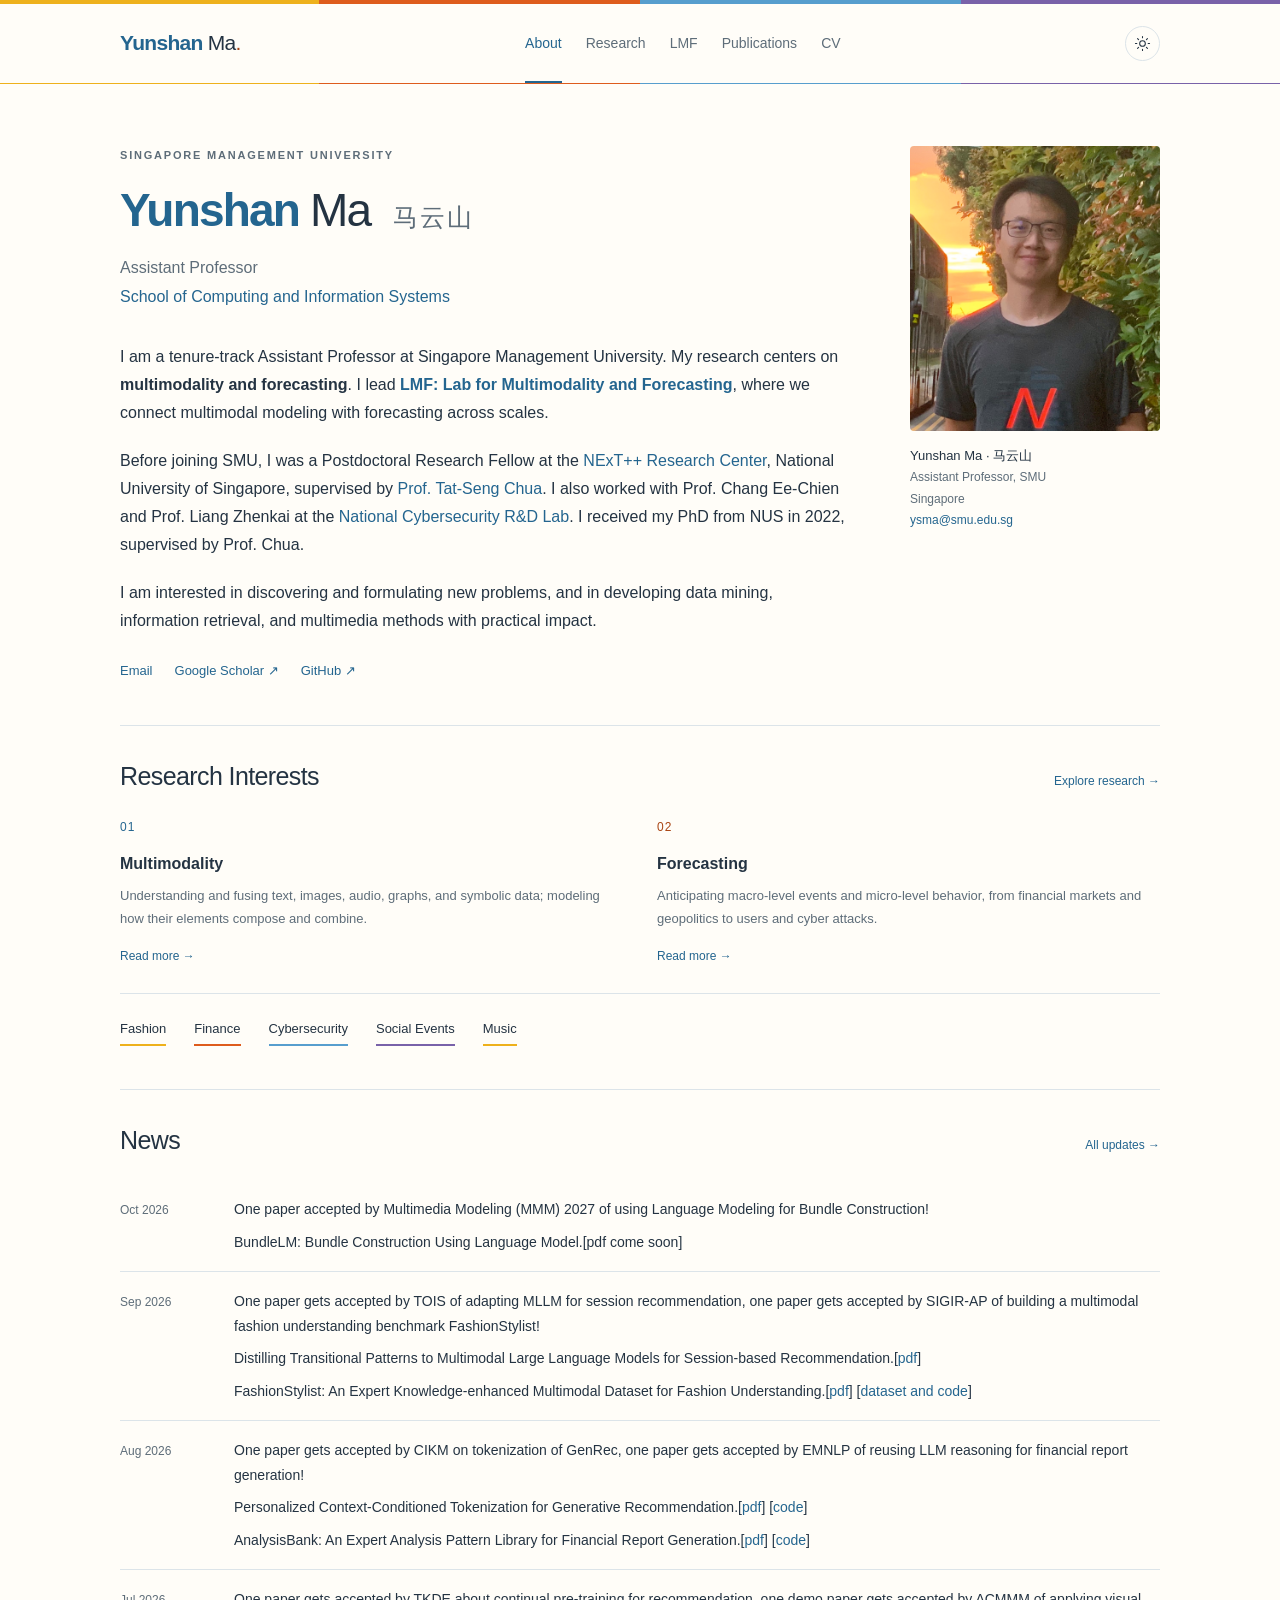
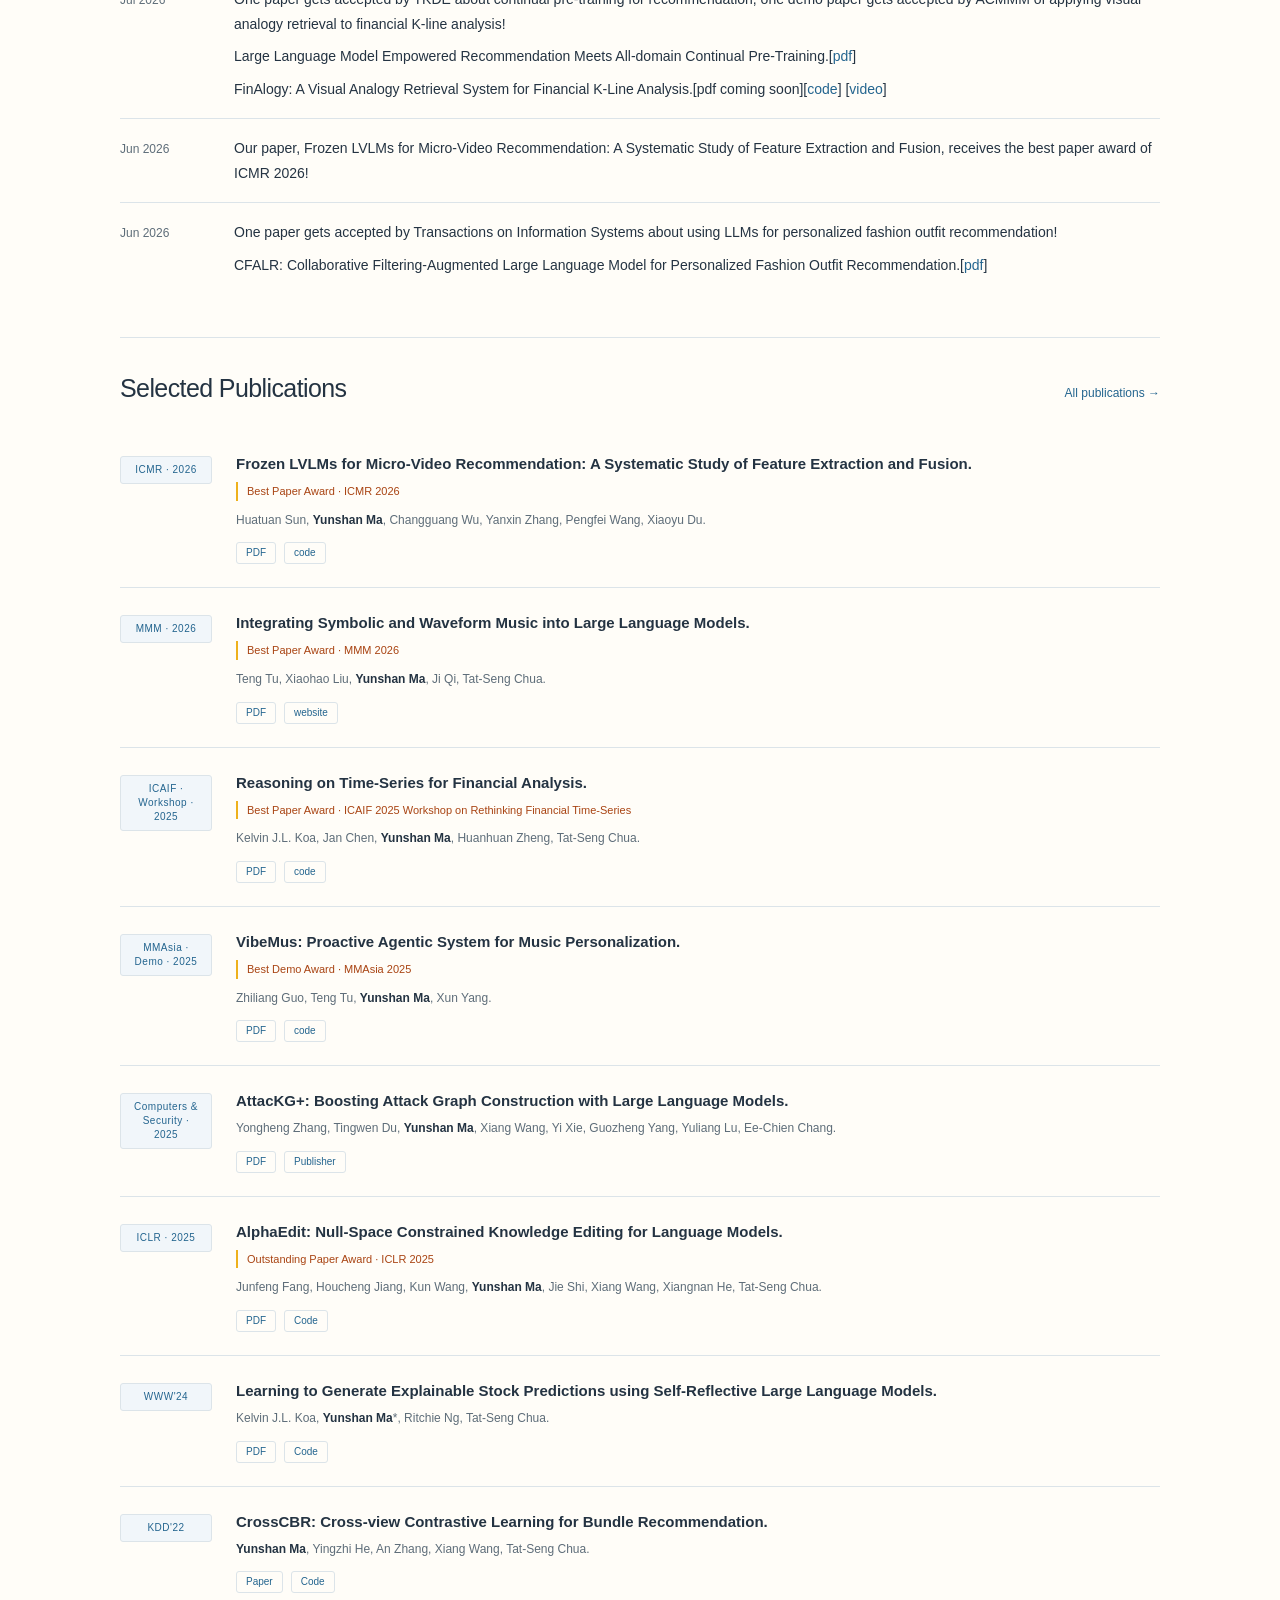
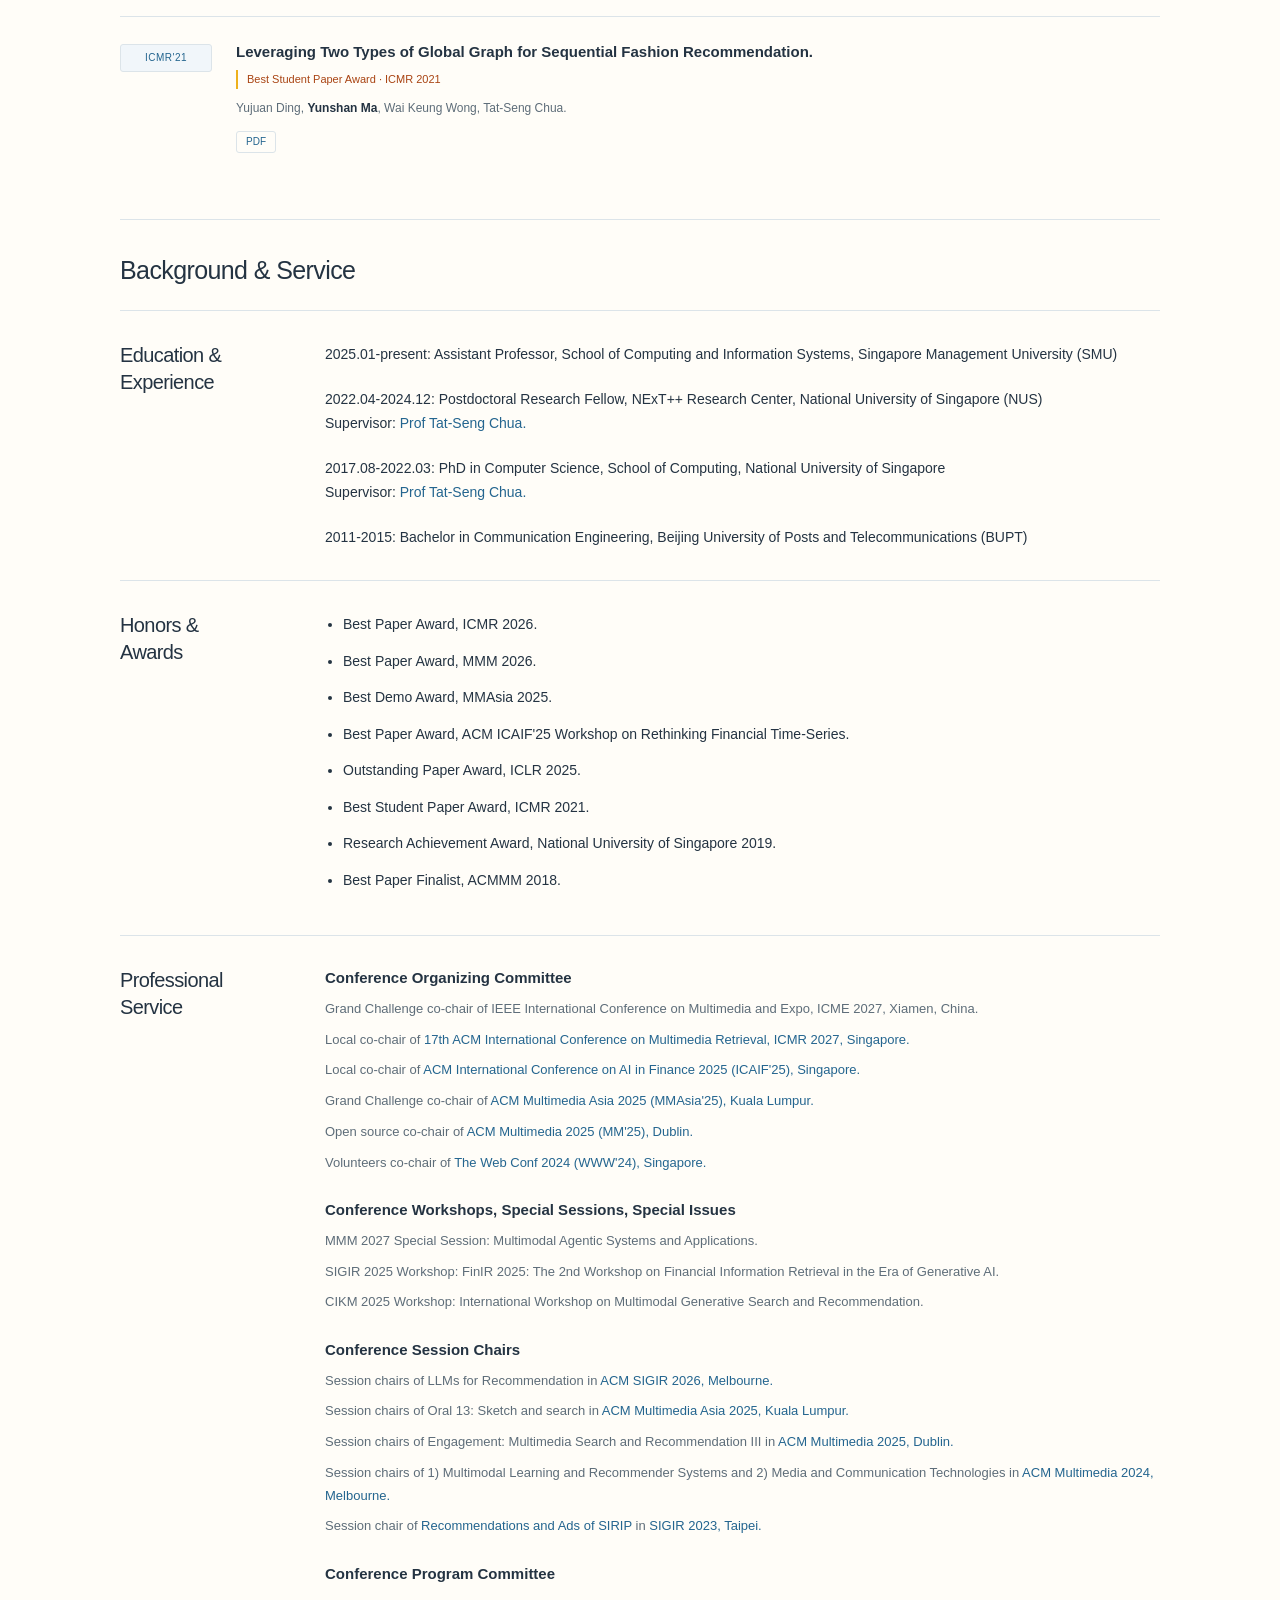
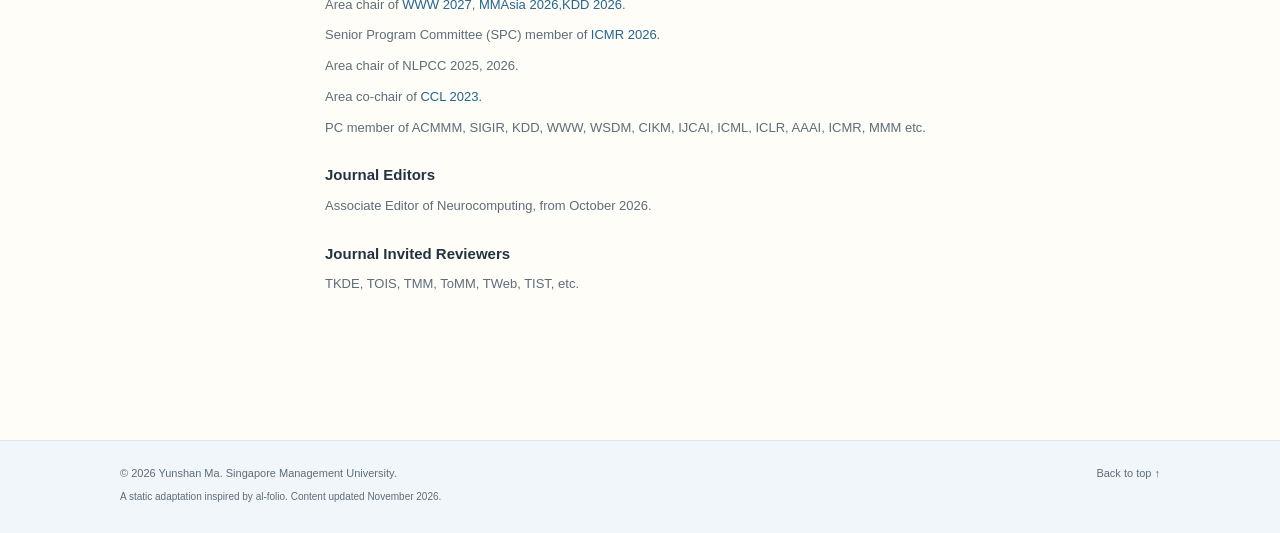
==== commit 40d9782f: "Integrate research talks and add the LMF members page" ====
--- a/index.html
+++ b/index.html
@@ -1,21 +1,21 @@
 <!doctype html>
 <html lang="en"><head><meta charset="utf-8"><meta name="viewport" content="width=device-width,initial-scale=1">
-<title>About | Yunshan Ma · SMU</title><meta name="description" content="Yunshan Ma at Singapore Management University. LMF: Lab for Multimodality and Forecasting. Research across fashion, finance, cybersecurity, music, and social events.">
-<meta name="color-scheme" content="light dark"><meta property="og:type" content="website"><meta property="og:title" content="About | Yunshan Ma"><meta property="og:description" content="Yunshan Ma at Singapore Management University. LMF: Lab for Multimodality and Forecasting. Research across fashion, finance, cybersecurity, music, and social events.">
-<link rel="icon" href="assets/img/favicon.svg" type="image/svg+xml"><link rel="stylesheet" href="assets/site.css?v=3ff4d3c4f8">
+<title>About | Yunshan Ma · SMU</title><meta name="description" content="Yunshan Ma at Singapore Management University. LMF: Lab for Multimodality and Forecasting. Research across fashion, finance, cybersecurity, social events, and music.">
+<meta name="color-scheme" content="light dark"><meta property="og:type" content="website"><meta property="og:title" content="About | Yunshan Ma"><meta property="og:description" content="Yunshan Ma at Singapore Management University. LMF: Lab for Multimodality and Forecasting. Research across fashion, finance, cybersecurity, social events, and music.">
+<link rel="icon" href="assets/img/favicon.svg" type="image/svg+xml"><link rel="stylesheet" href="assets/site.css?v=9d287860e8">
 <script>try{const t=localStorage.getItem('theme');document.documentElement.dataset.theme=t||(matchMedia('(prefers-color-scheme:dark)').matches?'dark':'light')}catch(e){}</script>
 <script defer src="assets/site.js?v=5e4851290f"></script></head>
 <body id="top"><a class="skip" href="#main">Skip to content</a>
 <header class="site-header"><div class="container header-inner"><a class="brand" href="index.html"><strong>Yunshan</strong> Ma<span aria-hidden="true">.</span></a>
 <button class="menu-toggle" type="button" aria-label="Toggle navigation" aria-controls="navigation" aria-expanded="false">☰</button>
-<nav class="nav" id="navigation" aria-label="Main navigation"><a href="index.html" aria-current="page">About</a><a href="research.html">Research</a><a href="group.html">LMF</a><a href="publications.html">Publications</a><a href="talks.html">Talks</a><a href="cv.html" target="_blank" rel="noopener">CV</a></nav>
+<nav class="nav" id="navigation" aria-label="Main navigation"><a href="index.html" aria-current="page">About</a><a href="research.html">Research</a><a href="group.html">LMF</a><a href="publications.html">Publications</a><a href="cv.html" target="_blank" rel="noopener">CV</a></nav>
 <button class="theme-toggle" type="button" aria-label="Switch color theme" aria-pressed="false"><svg viewBox="0 0 24 24" fill="none" stroke="currentColor" stroke-width="1.5" stroke-linecap="round" stroke-linejoin="round" aria-hidden="true"><circle cx="12" cy="12" r="4"/><path d="M12 2v2m0 16v2M2 12h2m16 0h2M5 5l1.5 1.5m11 11L19 19M5 19l1.5-1.5m11-11L19 5"/></svg></button></div></header>
 <main id="main" class="container"><div class="hero"><div><p class="eyebrow">Singapore Management University</p><h1><strong>Yunshan</strong> Ma <span class="chinese" lang="zh">马云山</span></h1><p class="subtitle">Assistant Professor<br><a href="https://computing.smu.edu.sg/">School of Computing and Information Systems</a></p>
 <div class="intro"><p>I am a tenure-track Assistant Professor at Singapore Management University. My research centers on <strong>multimodality and forecasting</strong>. I lead <a href="group.html"><strong>LMF: Lab for Multimodality and Forecasting</strong></a>, where we connect multimodal modeling with forecasting across scales.</p>
 <p>Before joining SMU, I was a Postdoctoral Research Fellow at the <a href="https://www.nextcenter.org/team">NExT++ Research Center</a>, National University of Singapore, supervised by <a href="https://www.chuatatseng.com/">Prof. Tat-Seng Chua</a>. I also worked with Prof. Chang Ee-Chien and Prof. Liang Zhenkai at the <a href="https://ncl.sg/">National Cybersecurity R&amp;D Lab</a>. I received my PhD from NUS in 2022, supervised by Prof. Chua.</p>
 <p>I am interested in discovering and formulating new problems, and in developing data mining, information retrieval, and multimedia methods with practical impact.</p></div>
 <div class="socials"><a href="mailto:ysma@smu.edu.sg" class="">Email</a><a href="https://scholar.google.com/citations?user=WSDsPtMAAAAJ&amp;hl=en" class="">Google Scholar ↗</a><a href="https://github.com/mysbupt" class="">GitHub ↗</a></div></div>
-<aside><img class="portrait" src="assets/img/profile.png" alt="Portrait of Yunshan Ma" width="250" height="285" fetchpriority="high"><p class="profile-caption"><strong>Yunshan Ma · 马云山</strong><br>Assistant Professor, SMU<br>Singapore<br><a href="mailto:ysma@smu.edu.sg">ysma@smu.edu.sg</a></p></aside></div><section class="section"><div class="section-heading"><h2>Research Interests</h2><a href="research.html" class="">Explore research →</a></div><div class="research-grid"><article class="research-item"><span class="number">01</span><h3>Multimodality</h3><p>Understanding and fusing text, images, audio, graphs, and symbolic data; modeling how their elements compose and combine.</p><a href="research.html#multimodality" class="text-link">Read more →</a></article><article class="research-item"><span class="number">02</span><h3>Forecasting</h3><p>Anticipating macro-level events and micro-level behavior, from financial markets and geopolitics to users and cyber attacks.</p><a href="research.html#forecasting" class="text-link">Read more →</a></article></div><div class="domain-nav" aria-label="Research application domains"><a href="research.html#fashion" class="">Fashion</a><a href="research.html#finance" class="">Finance</a><a href="research.html#cybersecurity" class="">Cybersecurity</a><a href="research.html#music" class="">Music</a><a href="research.html#social-events" class="">Social Events</a></div></section><section class="section"><div class="section-heading"><h2>News</h2><a href="news.html" class="">All updates →</a></div><article class="news-row"><time datetime="2026-10">Oct 2026</time><div>One paper accepted by Multimedia Modeling (MMM) 2027 of using Language Modeling for Bundle Construction!
+<aside><img class="portrait" src="assets/img/profile.png" alt="Portrait of Yunshan Ma" width="250" height="285" fetchpriority="high"><p class="profile-caption"><strong>Yunshan Ma · 马云山</strong><br>Assistant Professor, SMU<br>Singapore<br><a href="mailto:ysma@smu.edu.sg">ysma@smu.edu.sg</a></p></aside></div><section class="section"><div class="section-heading"><h2>Research Interests</h2><a href="research.html" class="">Explore research →</a></div><div class="research-grid"><article class="research-item"><span class="number">01</span><h3>Multimodality</h3><p>Understanding and fusing text, images, audio, graphs, and symbolic data; modeling how their elements compose and combine.</p><a href="research.html#multimodality" class="text-link">Read more →</a></article><article class="research-item"><span class="number">02</span><h3>Forecasting</h3><p>Anticipating macro-level events and micro-level behavior, from financial markets and geopolitics to users and cyber attacks.</p><a href="research.html#forecasting" class="text-link">Read more →</a></article></div><div class="domain-nav" aria-label="Research application domains"><a href="research.html#fashion" class="">Fashion</a><a href="research.html#finance" class="">Finance</a><a href="research.html#cybersecurity" class="">Cybersecurity</a><a href="research.html#social-events" class="">Social Events</a><a href="research.html#music" class="">Music</a></div></section><section class="section"><div class="section-heading"><h2>News</h2><a href="news.html" class="">All updates →</a></div><article class="news-row"><time datetime="2026-10">Oct 2026</time><div>One paper accepted by Multimedia Modeling (MMM) 2027 of using Language Modeling for Bundle Construction!
 				<br> BundleLM: Bundle Construction Using Language Model.[pdf come soon]</div></article><article class="news-row"><time datetime="2026-09">Sep 2026</time><div>One paper gets accepted by TOIS of adapting MLLM for session recommendation, one paper gets accepted by SIGIR-AP of building a multimodal fashion understanding benchmark FashionStylist!
 				<br> Distilling Transitional Patterns to Multimodal Large Language Models for Session-based Recommendation.[<a href="https://dl.acm.org/doi/pdf/10.1145/3856985">pdf</a>]
 				<br> FashionStylist: An Expert Knowledge-enhanced Multimodal Dataset for Fashion Understanding.[<a href="https://arxiv.org/pdf/2604.09249">pdf</a>]
--- a/assets/site.css
+++ b/assets/site.css
@@ -30,3 +30,8 @@
 .lab-name{color:var(--accent)}.lab-initial:nth-child(2){color:var(--accent-orange)}.lab-initial:nth-child(3){color:var(--accent-purple)}
 .footer{background:var(--soft)}::selection{background:var(--brand-yellow);color:#243342}
 .lab-monogram{display:inline-flex;font:inherit;letter-spacing:inherit}.lab-initial{font:inherit;letter-spacing:inherit}
+/* LMF overview/members navigation and integrated research talks. */
+.group-navigation{display:flex;gap:24px;border-bottom:1px solid var(--line);margin-bottom:35px;font-size:13px}.group-navigation a{padding:0 0 10px;color:var(--muted)}.group-navigation a[aria-current=page]{color:var(--accent);border-bottom:2px solid var(--brand-blue)}
+.member-section{display:grid;grid-template-columns:210px minmax(0,1fr);gap:32px;border-top:1px solid var(--line);padding:27px 0}.member-section h2{font-size:18px;margin:0}.member-list{list-style:none;margin:0;padding:0;display:grid;grid-template-columns:repeat(2,minmax(0,1fr));gap:16px 32px}.member-list li{font-size:16px}.member-list a{font-weight:500}
+.talk-topic{margin-top:32px}.talk-topic>h3{font-size:19px;color:var(--accent);font-weight:500}.talk h4{font-size:15px;font-weight:550;margin:0 0 9px;line-height:1.6}
+@media(max-width:640px){.member-section{grid-template-columns:1fr;gap:16px}.member-list{grid-template-columns:1fr;gap:11px}.talk-topic>h3{font-size:17px}}
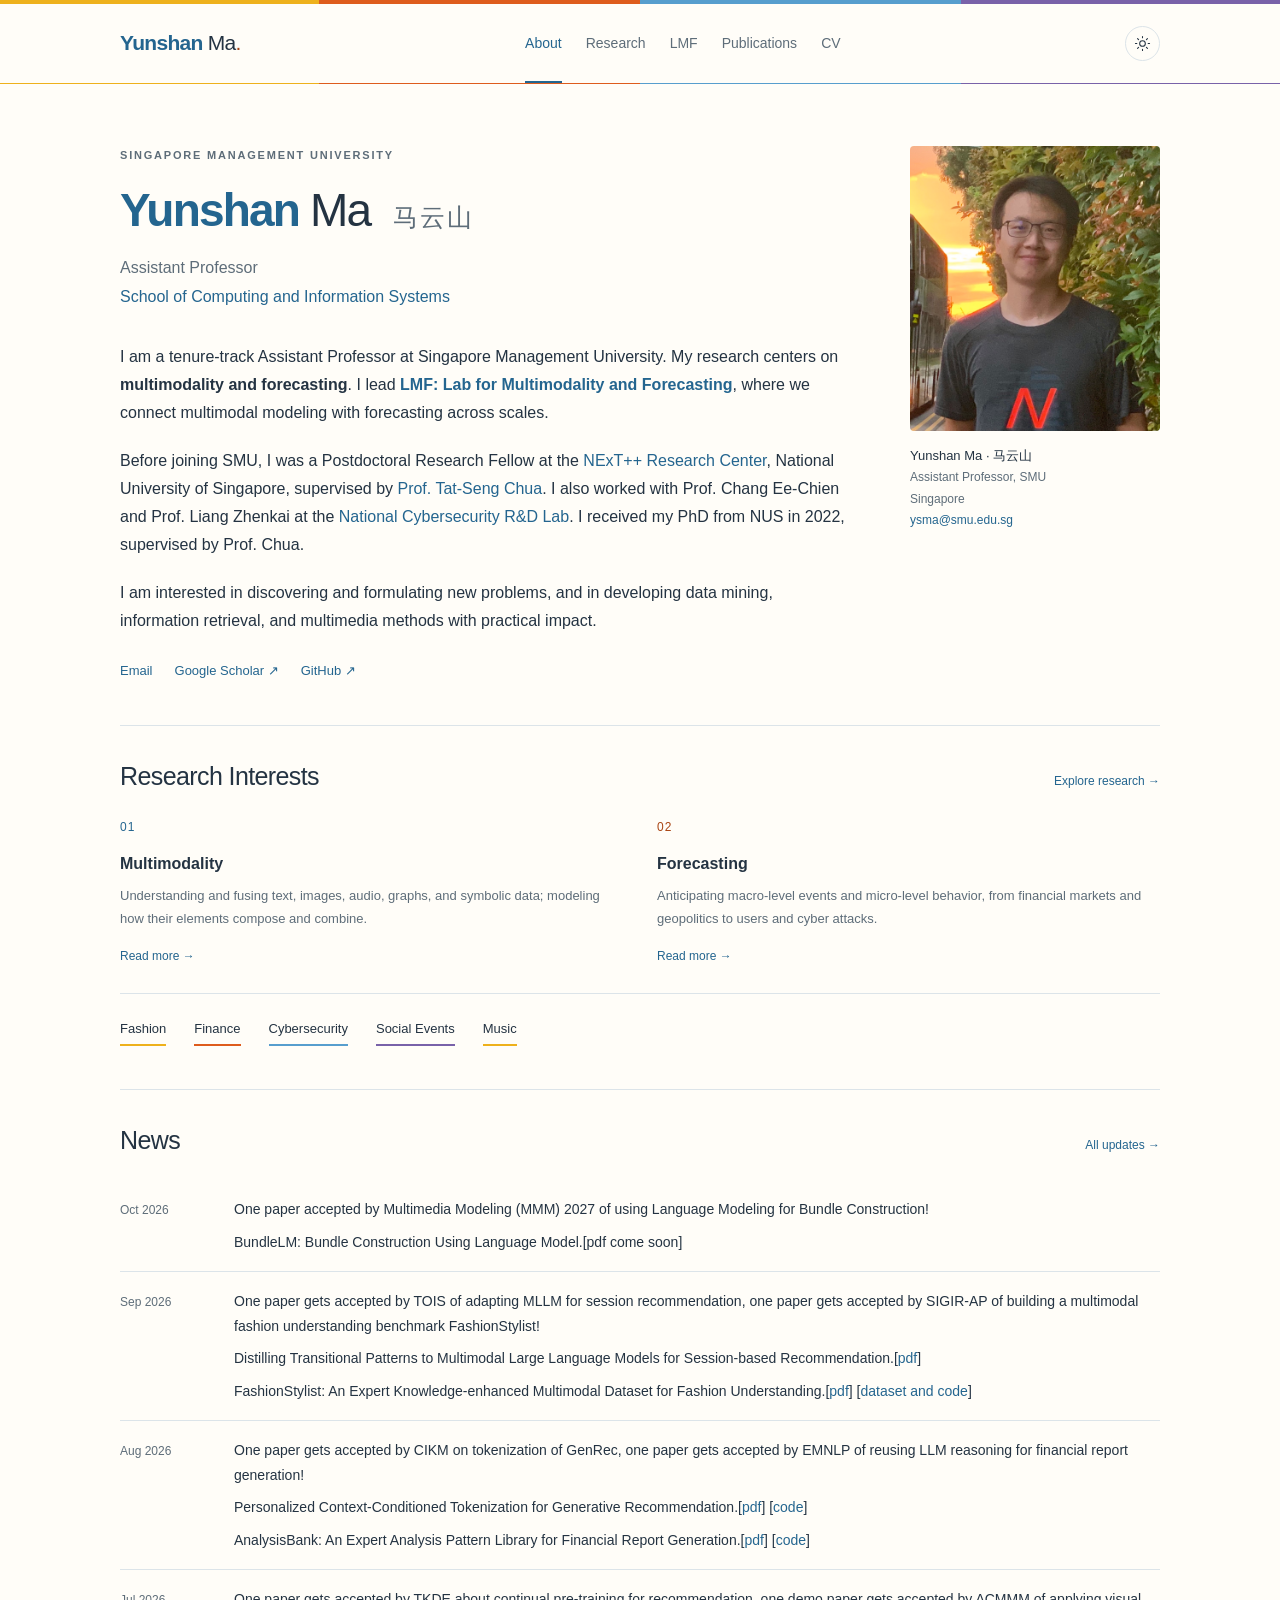
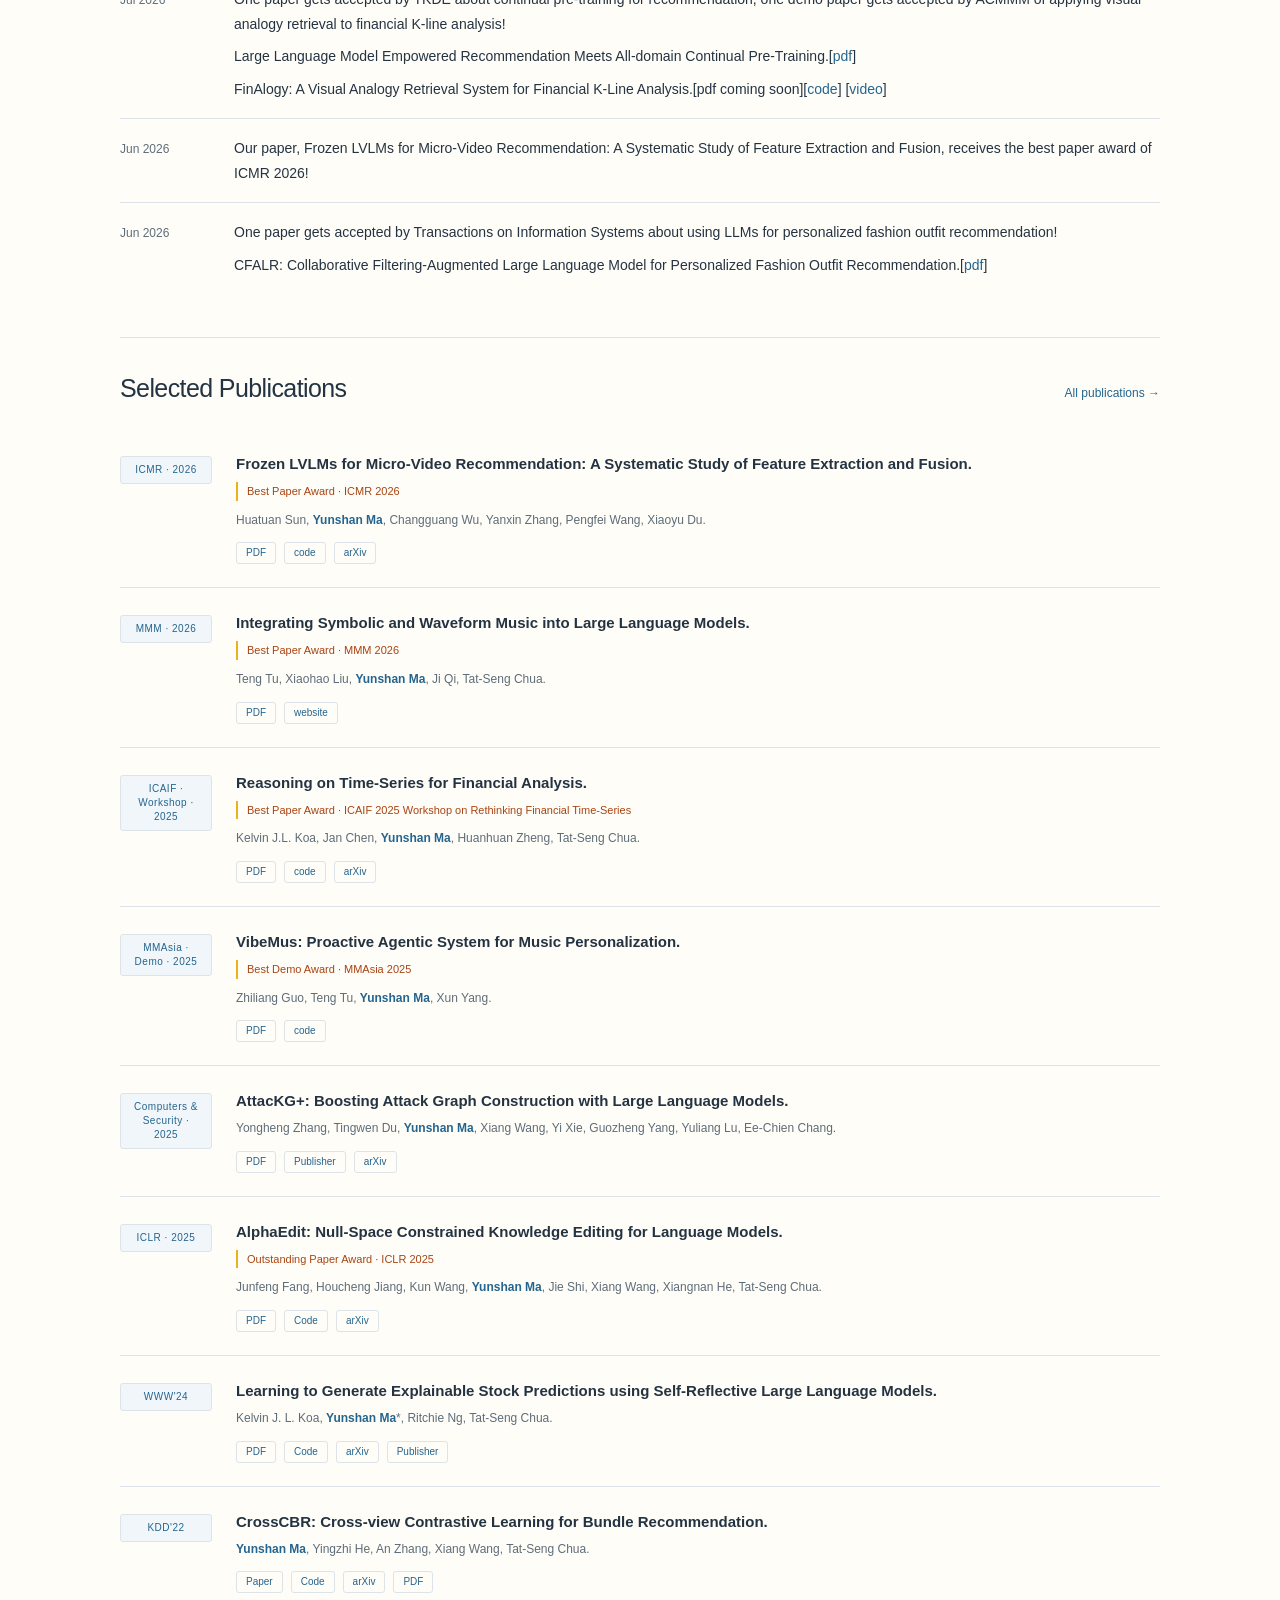
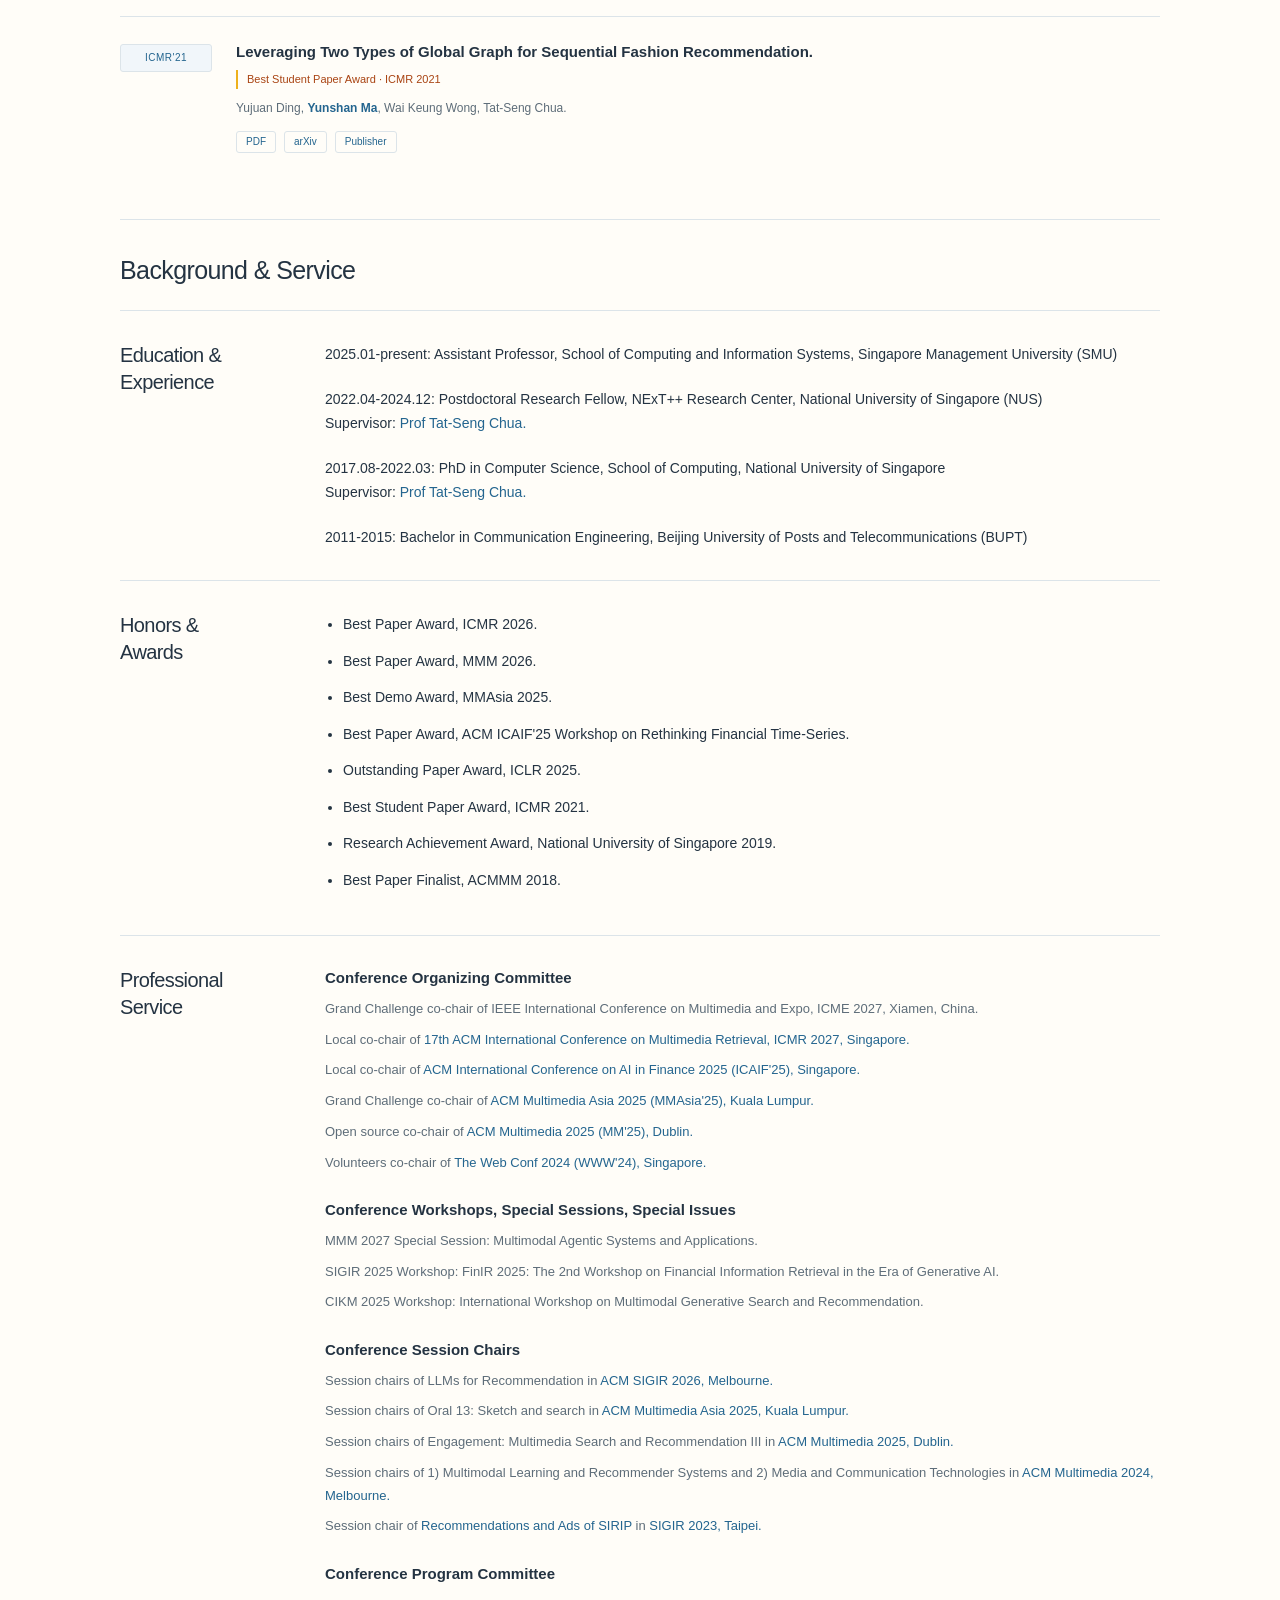
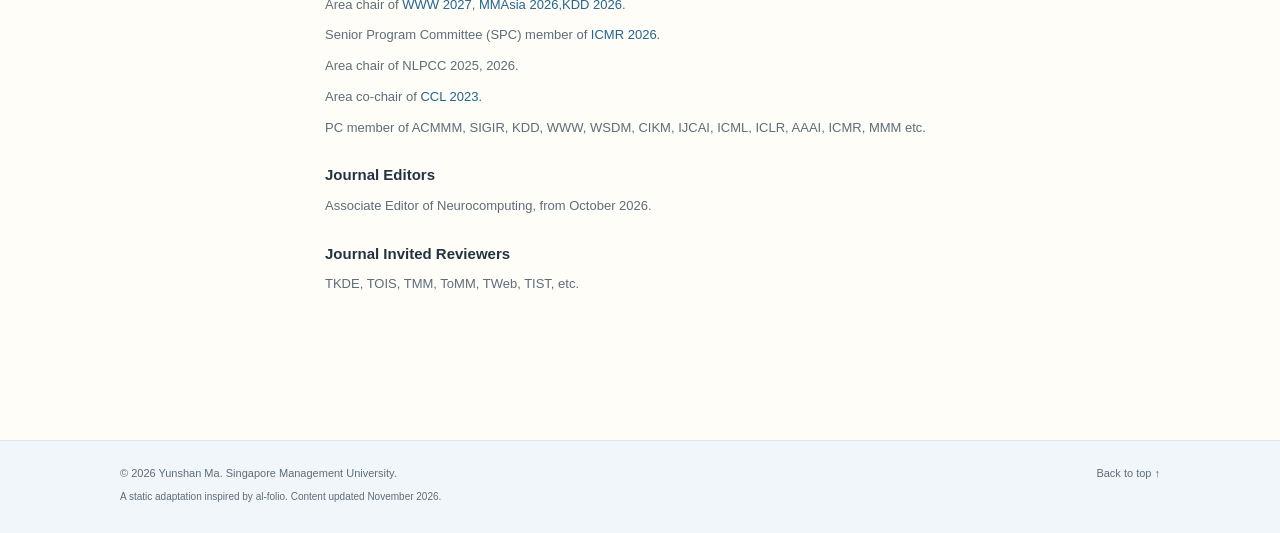
==== commit 6d6d700c: "Complete topic citation authors and include arXiv papers" ====
--- a/index.html
+++ b/index.html
@@ -2,7 +2,7 @@
 <html lang="en"><head><meta charset="utf-8"><meta name="viewport" content="width=device-width,initial-scale=1">
 <title>About | Yunshan Ma · SMU</title><meta name="description" content="Yunshan Ma at Singapore Management University. LMF: Lab for Multimodality and Forecasting. Research across fashion, finance, cybersecurity, social events, and music.">
 <meta name="color-scheme" content="light dark"><meta property="og:type" content="website"><meta property="og:title" content="About | Yunshan Ma"><meta property="og:description" content="Yunshan Ma at Singapore Management University. LMF: Lab for Multimodality and Forecasting. Research across fashion, finance, cybersecurity, social events, and music.">
-<link rel="icon" href="assets/img/favicon.svg" type="image/svg+xml"><link rel="stylesheet" href="assets/site.css?v=9d287860e8">
+<link rel="icon" href="assets/img/favicon.svg" type="image/svg+xml"><link rel="stylesheet" href="assets/site.css?v=9820ffd429">
 <script>try{const t=localStorage.getItem('theme');document.documentElement.dataset.theme=t||(matchMedia('(prefers-color-scheme:dark)').matches?'dark':'light')}catch(e){}</script>
 <script defer src="assets/site.js?v=5e4851290f"></script></head>
 <body id="top"><a class="skip" href="#main">Skip to content</a>
@@ -27,7 +27,7 @@
 				<br> Large Language Model Empowered Recommendation Meets All-domain Continual Pre-Training.[<a href="https://arxiv.org/pdf/2504.08949">pdf</a>]
 				<br> FinAlogy: A Visual Analogy Retrieval System for Financial K-Line Analysis.[pdf coming soon][<a href="https://github.com/nice-zzy/FinAlogy">code</a>]
 				[<a href="https://www.youtube.com/watch?v=SIreBcl__WU">video</a>]</div></article><article class="news-row"><time datetime="2026-06">Jun 2026</time><div>Our paper, Frozen LVLMs for Micro-Video Recommendation: A Systematic Study of Feature Extraction and Fusion, receives the best paper award of ICMR 2026!</div></article><article class="news-row"><time datetime="2026-06">Jun 2026</time><div>One paper gets accepted by Transactions on Information Systems about using LLMs for personalized fashion outfit recommendation!
-				<br> CFALR: Collaborative Filtering-Augmented Large Language Model for Personalized Fashion Outfit Recommendation.[<a href="https://arxiv.org/pdf/2606.13001">pdf</a>]</div></article></section><section class="section" id="selected-publications"><div class="section-heading"><h2>Selected Publications</h2><a href="publications.html" class="">All publications →</a></div><article class="pub" data-year="2026"><div class="venue">ICMR · 2026</div><div><h3>Frozen LVLMs for Micro-Video Recommendation: A Systematic Study of Feature Extraction and Fusion.</h3><p class="paper-award">Best Paper Award · ICMR 2026</p><p class="authors">Huatuan Sun, <strong>Yunshan Ma</strong>, Changguang Wu, Yanxin Zhang, Pengfei Wang, Xiaoyu Du.</p><div class="resources"><a href="https://dl.acm.org/doi/pdf/10.1145/3805622.3810736" class="">PDF</a><a href="https://github.com/Tuannnxlf/Frozen-LVLMs-for-Micro-Video-Recommendation-A-Systematic-Study-of-Feature-Extraction-and-Fusion" class="">code</a></div></div></article><article class="pub" data-year="2026"><div class="venue">MMM · 2026</div><div><h3>Integrating Symbolic and Waveform Music into Large Language Models.</h3><p class="paper-award">Best Paper Award · MMM 2026</p><p class="authors">Teng Tu, Xiaohao Liu, <strong>Yunshan Ma</strong>, Ji Qi, Tat-Seng Chua.</p><div class="resources"><a href="https://link.springer.com/chapter/10.1007/978-981-95-6957-1_7" class="">PDF</a><a href="https://anonymous-2024101.github.io/" class="">website</a></div></div></article><article class="pub" data-year="2025"><div class="venue">ICAIF · Workshop · 2025</div><div><h3>Reasoning on Time-Series for Financial Analysis.</h3><p class="paper-award">Best Paper Award · ICAIF 2025 Workshop on Rethinking Financial Time-Series</p><p class="authors">Kelvin J.L. Koa, Jan Chen, <strong>Yunshan Ma</strong>, Huanhuan Zheng, Tat-Seng Chua.</p><div class="resources"><a href="https://arxiv.org/pdf/2511.08616" class="">PDF</a><a href="https://anonymous.4open.science/r/VTA-finance-293C/" class="">code</a></div></div></article><article class="pub" data-year="2025"><div class="venue">MMAsia · Demo · 2025</div><div><h3>VibeMus: Proactive Agentic System for Music Personalization.</h3><p class="paper-award">Best Demo Award · MMAsia 2025</p><p class="authors">Zhiliang Guo, Teng Tu, <strong>Yunshan Ma</strong>, Xun Yang.</p><div class="resources"><a href="https://dl.acm.org/doi/epdf/10.1145/3743093.3771663" class="">PDF</a><a href="https://github.com/tuteng0915/VibeMus" class="">code</a></div></div></article><article class="pub" data-year="2025"><div class="venue">Computers &amp; Security · 2025</div><div><h3>AttacKG+: Boosting Attack Graph Construction with Large Language Models.</h3><p class="authors">Yongheng Zhang, Tingwen Du, <strong>Yunshan Ma</strong>, Xiang Wang, Yi Xie, Guozheng Yang, Yuliang Lu, Ee-Chien Chang.</p><div class="resources"><a href="https://arxiv.org/pdf/2405.04753" class="">PDF</a><a href="https://doi.org/10.1016/j.cose.2024.104220" class="">Publisher</a></div></div></article><article class="pub" data-year="2025"><div class="venue">ICLR · 2025</div><div><h3>AlphaEdit: Null-Space Constrained Knowledge Editing for Language Models.</h3><p class="paper-award">Outstanding Paper Award · ICLR 2025</p><p class="authors">Junfeng Fang, Houcheng Jiang, Kun Wang, <strong>Yunshan Ma</strong>, Jie Shi, Xiang Wang, Xiangnan He, Tat-Seng Chua.</p><div class="resources"><a href="https://proceedings.iclr.cc/paper_files/paper/2025/file/29c8c615b3187ee995029284702d3f43-Paper-Conference.pdf" class="">PDF</a><a href="https://github.com/jianghoucheng/AlphaEdit" class="">Code</a></div></div></article><article class="pub" data-year="2024"><div class="venue">WWW&#x27;24</div><div><h3>Learning to Generate Explainable Stock Predictions using Self-Reflective Large Language Models.</h3><p class="authors">Kelvin J.L. Koa, <strong>Yunshan Ma</strong>*, Ritchie Ng, Tat-Seng Chua.</p><div class="resources"><a href="https://arxiv.org/pdf/2402.03659" class="">PDF</a><a href="https://github.com/koa-fin/sep" class="">Code</a></div></div></article><article class="pub" data-year="2022"><div class="venue">KDD&#x27;22</div><div><h3>CrossCBR: Cross-view Contrastive Learning for Bundle Recommendation.</h3><p class="authors"><strong>Yunshan Ma</strong>, Yingzhi He, An Zhang, Xiang Wang, Tat-Seng Chua.</p><div class="resources"><a href="https://doi.org/10.1145/3534678.3539229" class="">Paper</a><a href="https://github.com/mysbupt/CrossCBR" class="">Code</a></div></div></article><article class="pub" data-year="2021"><div class="venue">ICMR&#x27;21</div><div><h3>Leveraging Two Types of Global Graph for Sequential Fashion Recommendation.</h3><p class="paper-award">Best Student Paper Award · ICMR 2021</p><p class="authors">Yujuan Ding, <strong>Yunshan Ma</strong>, Wai Keung Wong, Tat-Seng Chua.</p><div class="resources"><a href="https://arxiv.org/pdf/2105.07585" class="">PDF</a></div></div></article></section><section class="section" id="background"><h2>Background &amp; Service</h2><section class="cv-section"><h2>Education &amp;<br>Experience</h2><div><div class="experience-item">2025.01-present: Assistant Professor, School of Computing and Information Systems, Singapore Management University (SMU)</div><div class="experience-item">2022.04-2024.12: Postdoctoral Research Fellow, NExT++ Research Center, National University of Singapore (NUS)
+				<br> CFALR: Collaborative Filtering-Augmented Large Language Model for Personalized Fashion Outfit Recommendation.[<a href="https://arxiv.org/pdf/2606.13001">pdf</a>]</div></article></section><section class="section" id="selected-publications"><div class="section-heading"><h2>Selected Publications</h2><a href="publications.html" class="">All publications →</a></div><article class="pub" data-year="2026"><div class="venue">ICMR · 2026</div><div><h3>Frozen LVLMs for Micro-Video Recommendation: A Systematic Study of Feature Extraction and Fusion.</h3><p class="paper-award">Best Paper Award · ICMR 2026</p><p class="authors">Huatuan Sun, <strong class="self-author">Yunshan Ma</strong>, Changguang Wu, Yanxin Zhang, Pengfei Wang, Xiaoyu Du.</p><div class="resources"><a href="https://dl.acm.org/doi/pdf/10.1145/3805622.3810736" class="">PDF</a><a href="https://github.com/Tuannnxlf/Frozen-LVLMs-for-Micro-Video-Recommendation-A-Systematic-Study-of-Feature-Extraction-and-Fusion" class="">code</a><a href="https://arxiv.org/abs/2512.21863" class="">arXiv</a></div></div></article><article class="pub" data-year="2026"><div class="venue">MMM · 2026</div><div><h3>Integrating Symbolic and Waveform Music into Large Language Models.</h3><p class="paper-award">Best Paper Award · MMM 2026</p><p class="authors">Teng Tu, Xiaohao Liu, <strong class="self-author">Yunshan Ma</strong>, Ji Qi, Tat-Seng Chua.</p><div class="resources"><a href="https://link.springer.com/chapter/10.1007/978-981-95-6957-1_7" class="">PDF</a><a href="https://anonymous-2024101.github.io/" class="">website</a></div></div></article><article class="pub" data-year="2025"><div class="venue">ICAIF · Workshop · 2025</div><div><h3>Reasoning on Time-Series for Financial Analysis.</h3><p class="paper-award">Best Paper Award · ICAIF 2025 Workshop on Rethinking Financial Time-Series</p><p class="authors">Kelvin J.L. Koa, Jan Chen, <strong class="self-author">Yunshan Ma</strong>, Huanhuan Zheng, Tat-Seng Chua.</p><div class="resources"><a href="https://arxiv.org/pdf/2511.08616" class="">PDF</a><a href="https://anonymous.4open.science/r/VTA-finance-293C/" class="">code</a><a href="https://arxiv.org/abs/2511.08616" class="">arXiv</a></div></div></article><article class="pub" data-year="2025"><div class="venue">MMAsia · Demo · 2025</div><div><h3>VibeMus: Proactive Agentic System for Music Personalization.</h3><p class="paper-award">Best Demo Award · MMAsia 2025</p><p class="authors">Zhiliang Guo, Teng Tu, <strong class="self-author">Yunshan Ma</strong>, Xun Yang.</p><div class="resources"><a href="https://dl.acm.org/doi/epdf/10.1145/3743093.3771663" class="">PDF</a><a href="https://github.com/tuteng0915/VibeMus" class="">code</a></div></div></article><article class="pub" data-year="2025"><div class="venue">Computers &amp; Security · 2025</div><div><h3>AttacKG+: Boosting Attack Graph Construction with Large Language Models.</h3><p class="authors">Yongheng Zhang, Tingwen Du, <strong class="self-author">Yunshan Ma</strong>, Xiang Wang, Yi Xie, Guozheng Yang, Yuliang Lu, Ee-Chien Chang.</p><div class="resources"><a href="https://arxiv.org/pdf/2405.04753" class="">PDF</a><a href="https://doi.org/10.1016/j.cose.2024.104220" class="">Publisher</a><a href="https://arxiv.org/abs/2405.04753" class="">arXiv</a></div></div></article><article class="pub" data-year="2025"><div class="venue">ICLR · 2025</div><div><h3>AlphaEdit: Null-Space Constrained Knowledge Editing for Language Models.</h3><p class="paper-award">Outstanding Paper Award · ICLR 2025</p><p class="authors">Junfeng Fang, Houcheng Jiang, Kun Wang, <strong class="self-author">Yunshan Ma</strong>, Jie Shi, Xiang Wang, Xiangnan He, Tat-Seng Chua.</p><div class="resources"><a href="https://proceedings.iclr.cc/paper_files/paper/2025/file/29c8c615b3187ee995029284702d3f43-Paper-Conference.pdf" class="">PDF</a><a href="https://github.com/jianghoucheng/AlphaEdit" class="">Code</a><a href="https://arxiv.org/abs/2410.02355" class="">arXiv</a></div></div></article><article class="pub" data-year="2024"><div class="venue">WWW&#x27;24</div><div><h3>Learning to Generate Explainable Stock Predictions using Self-Reflective Large Language Models.</h3><p class="authors">Kelvin J. L. Koa, <strong class="self-author">Yunshan Ma</strong>*, Ritchie Ng, Tat-Seng Chua.</p><div class="resources"><a href="https://arxiv.org/pdf/2402.03659" class="">PDF</a><a href="https://github.com/koa-fin/sep" class="">Code</a><a href="https://arxiv.org/abs/2402.03659" class="">arXiv</a><a href="https://doi.org/10.1145/3589334.3645611" class="">Publisher</a></div></div></article><article class="pub" data-year="2022"><div class="venue">KDD&#x27;22</div><div><h3>CrossCBR: Cross-view Contrastive Learning for Bundle Recommendation.</h3><p class="authors"><strong class="self-author">Yunshan Ma</strong>, Yingzhi He, An Zhang, Xiang Wang, Tat-Seng Chua.</p><div class="resources"><a href="https://doi.org/10.1145/3534678.3539229" class="">Paper</a><a href="https://github.com/mysbupt/CrossCBR" class="">Code</a><a href="https://arxiv.org/abs/2206.00242" class="">arXiv</a><a href="https://arxiv.org/pdf/2206.00242" class="">PDF</a></div></div></article><article class="pub" data-year="2021"><div class="venue">ICMR&#x27;21</div><div><h3>Leveraging Two Types of Global Graph for Sequential Fashion Recommendation.</h3><p class="paper-award">Best Student Paper Award · ICMR 2021</p><p class="authors">Yujuan Ding, <strong class="self-author">Yunshan Ma</strong>, Wai Keung Wong, Tat-Seng Chua.</p><div class="resources"><a href="https://arxiv.org/pdf/2105.07585" class="">PDF</a><a href="https://arxiv.org/abs/2105.07585" class="">arXiv</a><a href="https://doi.org/10.1145/3460426.3463638" class="">Publisher</a></div></div></article></section><section class="section" id="background"><h2>Background &amp; Service</h2><section class="cv-section"><h2>Education &amp;<br>Experience</h2><div><div class="experience-item">2025.01-present: Assistant Professor, School of Computing and Information Systems, Singapore Management University (SMU)</div><div class="experience-item">2022.04-2024.12: Postdoctoral Research Fellow, NExT++ Research Center, National University of Singapore (NUS)
             <br>  Supervisor: <a href="https://www.chuatatseng.com/">Prof Tat-Seng Chua.</a></div><div class="experience-item">2017.08-2022.03: PhD in Computer Science, School of Computing, National University of Singapore
             <br>  Supervisor: <a href="https://www.chuatatseng.com/">Prof Tat-Seng Chua.</a></div><div class="experience-item">2011-2015: Bachelor in Communication Engineering, Beijing University of Posts and Telecommunications (BUPT)</div></div></section><section class="cv-section"><h2>Honors &amp;<br>Awards</h2><ul><li>Best Paper Award, ICMR 2026.</li><li>Best Paper Award, MMM 2026.</li><li>Best Demo Award, MMAsia 2025.</li><li>Best Paper Award, ACM ICAIF&#x27;25 Workshop on Rethinking Financial Time-Series.</li><li>Outstanding Paper Award, ICLR 2025.</li><li>Best Student Paper Award, ICMR 2021.</li><li>Research Achievement Award, National University of Singapore 2019.</li><li>Best Paper Finalist, ACMMM 2018.</li></ul></section><section class="cv-section"><h2>Professional<br>Service</h2><div><div class="service-group"><h3>Conference Organizing Committee</h3><ul><li>Grand Challenge co-chair of  IEEE International Conference on Multimedia and Expo, ICME 2027, Xiamen, China.</li><li>Local co-chair of <a href="https://icmr2027.foodai.org/">17th ACM International Conference on Multimedia Retrieval, ICMR 2027, Singapore.</a></li><li>Local co-chair of <a href="https://icaif25.org/">ACM International Conference on AI in Finance 2025 (ICAIF'25), Singapore.</a></li><li>Grand Challenge co-chair of <a href="https://mmasia2025.org/">ACM Multimedia Asia 2025 (MMAsia'25), Kuala Lumpur.</a></li><li>Open source co-chair of <a href="https://acmmm2025.org/">ACM Multimedia 2025 (MM'25), Dublin.</a></li><li>Volunteers co-chair of <a href="https://www2024.thewebconf.org/">The Web Conf 2024 (WWW'24), Singapore.</a></li></ul></div><div class="service-group"><h3>Conference Workshops, Special Sessions, Special Issues</h3><ul><li>MMM 2027 Special Session: Multimodal Agentic Systems and Applications.</li><li>SIGIR 2025 Workshop: FinIR 2025: The 2nd Workshop on Financial Information Retrieval in the Era of Generative AI.</li><li>CIKM 2025 Workshop: International Workshop on Multimodal Generative Search and Recommendation.</li></ul></div><div class="service-group"><h3>Conference Session Chairs</h3><ul><li>Session chairs of LLMs for Recommendation in <a href="https://sigir2026.org/">ACM SIGIR 2026, Melbourne.</a></li><li>Session chairs of Oral 13: Sketch and search in <a href="https://mmasia2025.org/">ACM Multimedia Asia 2025, Kuala Lumpur.</a></li><li>Session chairs of Engagement: Multimedia Search and Recommendation III in <a href="https://acmmm2025.org/">ACM Multimedia 2025, Dublin.</a></li><li>Session chairs of 1) Multimodal Learning and Recommender Systems and 2) Media and Communication Technologies in <a href="https://2024.acmmm.org/">ACM Multimedia 2024, Melbourne.</a></li><li>Session chair of <a href="https://sigir.org/sigir2023/program/schedule/">Recommendations and Ads of SIRIP</a> in <a href="https://sigir.org/sigir2023/">SIGIR 2023, Taipei.</a></li></ul></div><div class="service-group"><h3>Conference Program Committee</h3><ul><li>Area chair of <a href="https://www2027.thewebconf.org/">WWW 2027</a>, <a href="https://mmasia2026.org/">MMAsia 2026</a>,<a href="https://kdd2026.kdd.org/">KDD 2026</a>.</li><li>Senior Program Committee (SPC) member of <a href="https://icmr2026.org/">ICMR 2026</a>.</li><li>Area chair of NLPCC 2025, 2026.</li><li>Area co-chair of <a href="http://cips-cl.org/static/CCL2023/index.html">CCL 2023</a>.</li><li>PC member of ACMMM, SIGIR, KDD, WWW, WSDM, CIKM, IJCAI, ICML, ICLR, AAAI, ICMR, MMM etc.</li></ul></div><div class="service-group"><h3>Journal Editors</h3><ul><li>Associate Editor of Neurocomputing, from October 2026.</li></ul></div><div class="service-group"><h3>Journal Invited Reviewers</h3><ul><li>TKDE, TOIS, TMM, ToMM, TWeb, TIST, etc.</li></ul></div></div></section></section></main>
 <footer class="footer"><div class="container footer-inner"><div><p>© 2026 Yunshan Ma. Singapore Management University.</p><p class="footer-secondary">A static adaptation inspired by <a href="https://github.com/alshedivat/al-folio" class="">al-folio</a>. Content updated November 2026.</p></div><a class="back-top" href="#top">Back to top ↑</a></div></footer></body></html>
--- a/assets/site.css
+++ b/assets/site.css
@@ -35,3 +35,6 @@
 .member-section{display:grid;grid-template-columns:210px minmax(0,1fr);gap:32px;border-top:1px solid var(--line);padding:27px 0}.member-section h2{font-size:18px;margin:0}.member-list{list-style:none;margin:0;padding:0;display:grid;grid-template-columns:repeat(2,minmax(0,1fr));gap:16px 32px}.member-list li{font-size:16px}.member-list a{font-weight:500}
 .talk-topic{margin-top:32px}.talk-topic>h3{font-size:19px;color:var(--accent);font-weight:500}.talk h4{font-size:15px;font-weight:550;margin:0 0 9px;line-height:1.6}
 @media(max-width:640px){.member-section{grid-template-columns:1fr;gap:16px}.member-list{grid-template-columns:1fr;gap:11px}.talk-topic>h3{font-size:17px}}
+/* Complete citations inside accessible, expandable research topics. */
+.authors .self-author{color:var(--accent);font-weight:700}.topic-publications{margin:22px 0;border-top:1px solid var(--line);border-bottom:1px solid var(--line)}.topic-publications>summary{cursor:pointer;padding:13px 0;font-size:14px;color:var(--accent);font-weight:550}.topic-publications>summary:hover{color:var(--accent-orange)}.topic-publications>summary::marker{color:var(--accent-orange)}.topic-publication-list{padding-bottom:8px}.topic-publication-list .pub{grid-template-columns:100px minmax(0,1fr);gap:18px}.topic-publication-list .authors{line-height:1.9}.topic-publication-list .pub h3{font-size:14px}
+@media(max-width:640px){.topic-publication-list .pub{grid-template-columns:62px minmax(0,1fr);gap:12px}.topic-publications>summary{font-size:13px}}
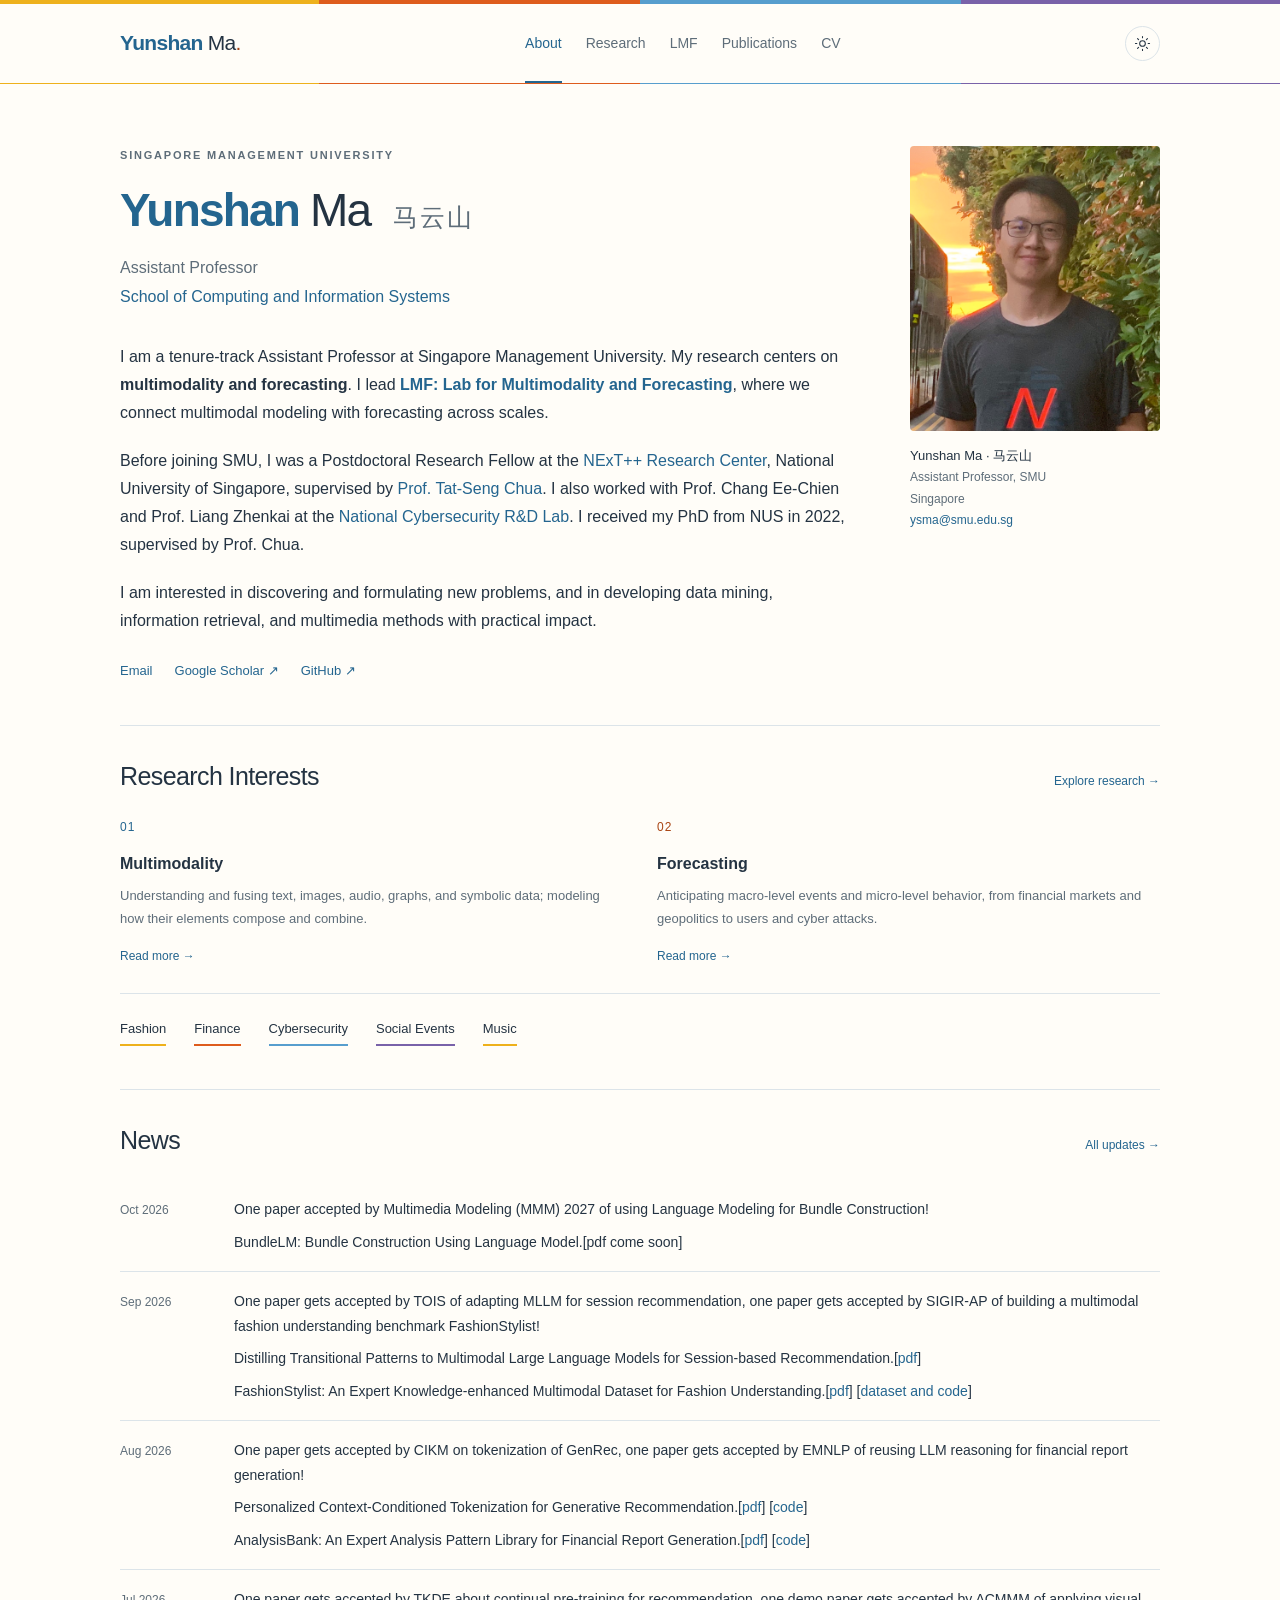
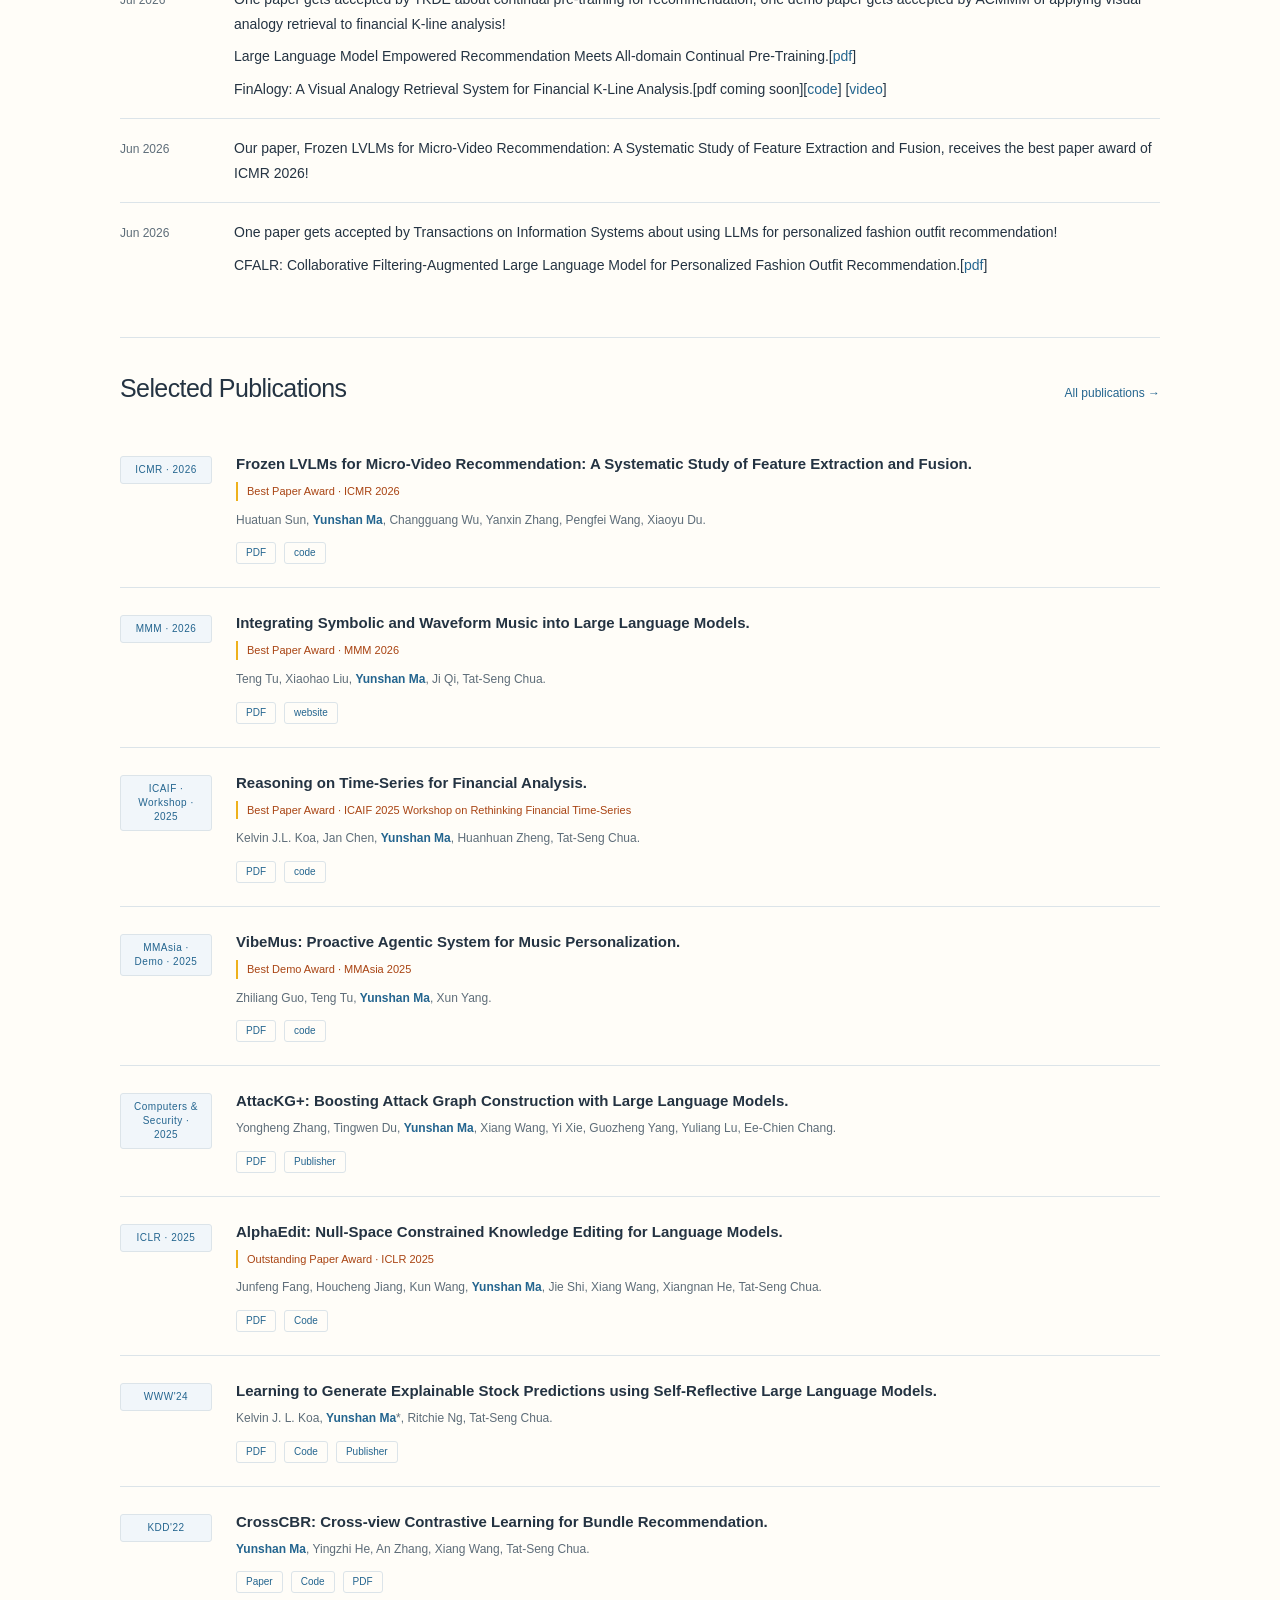
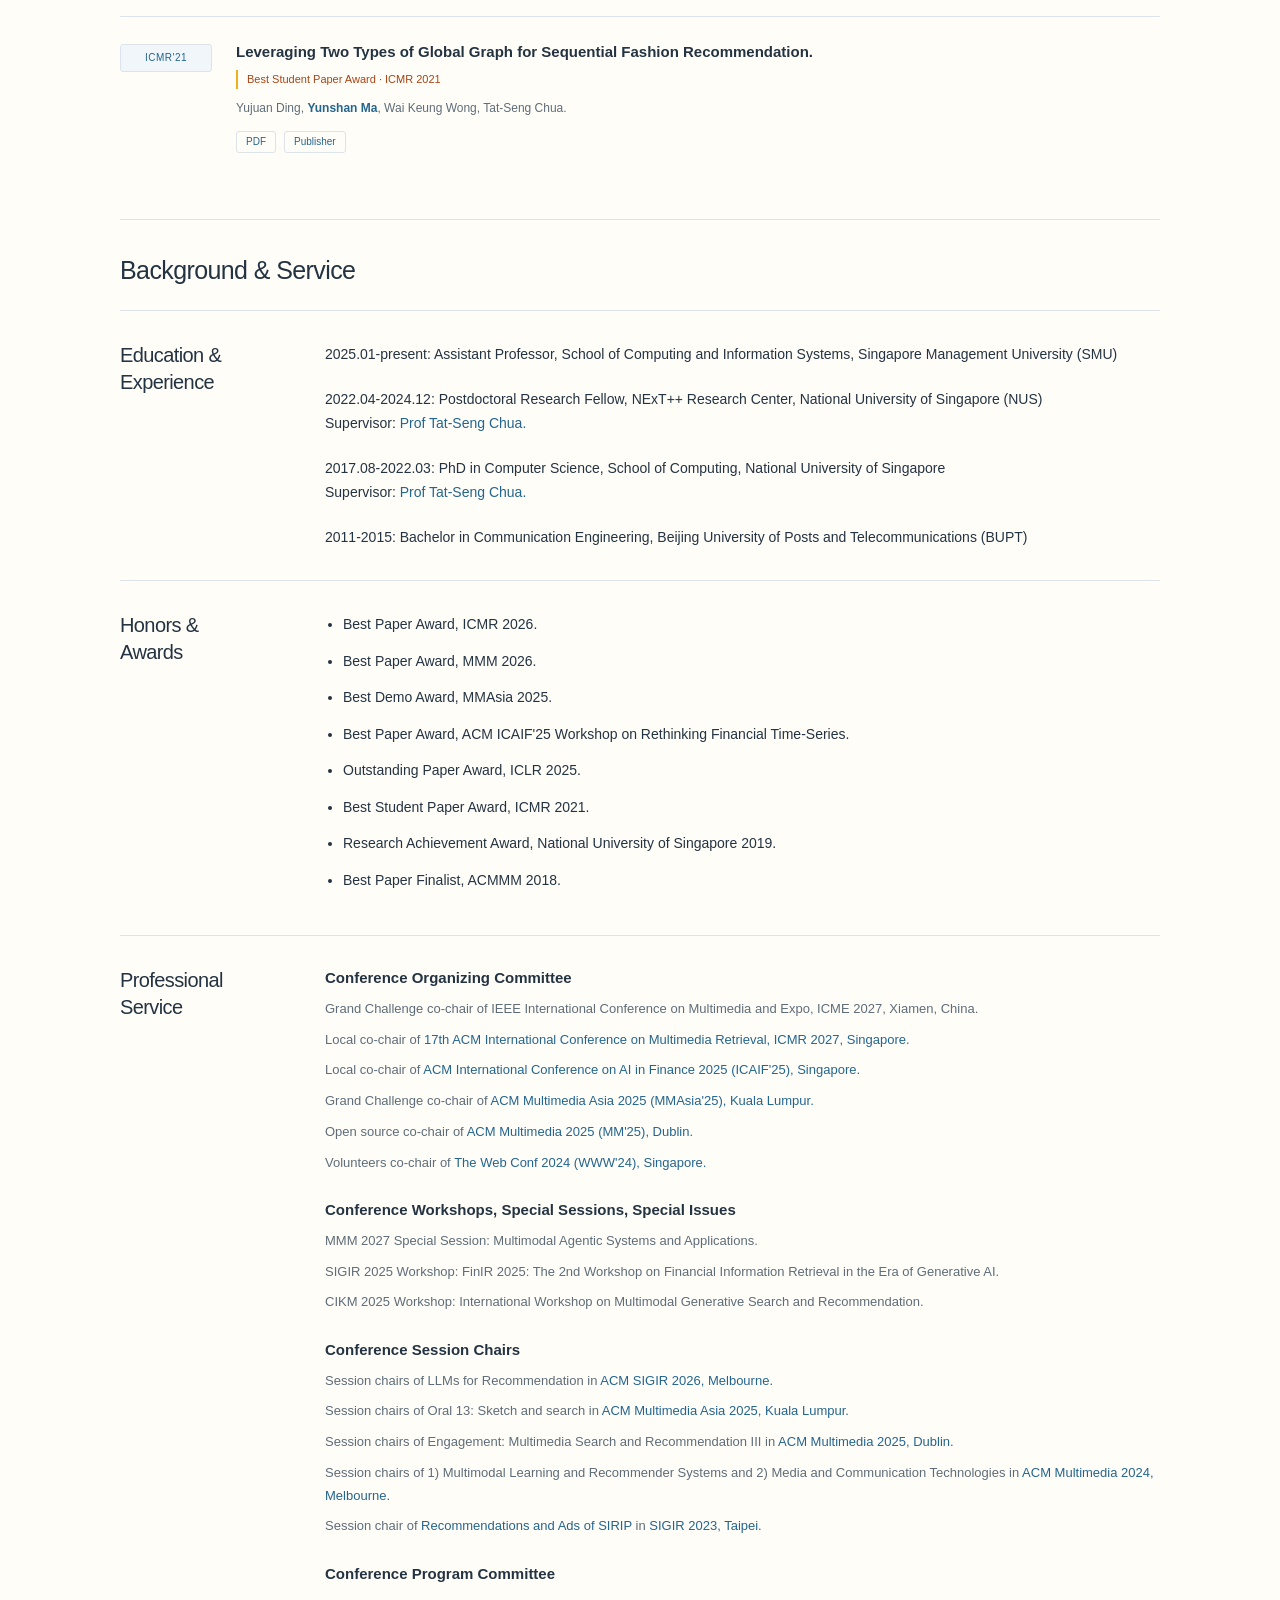
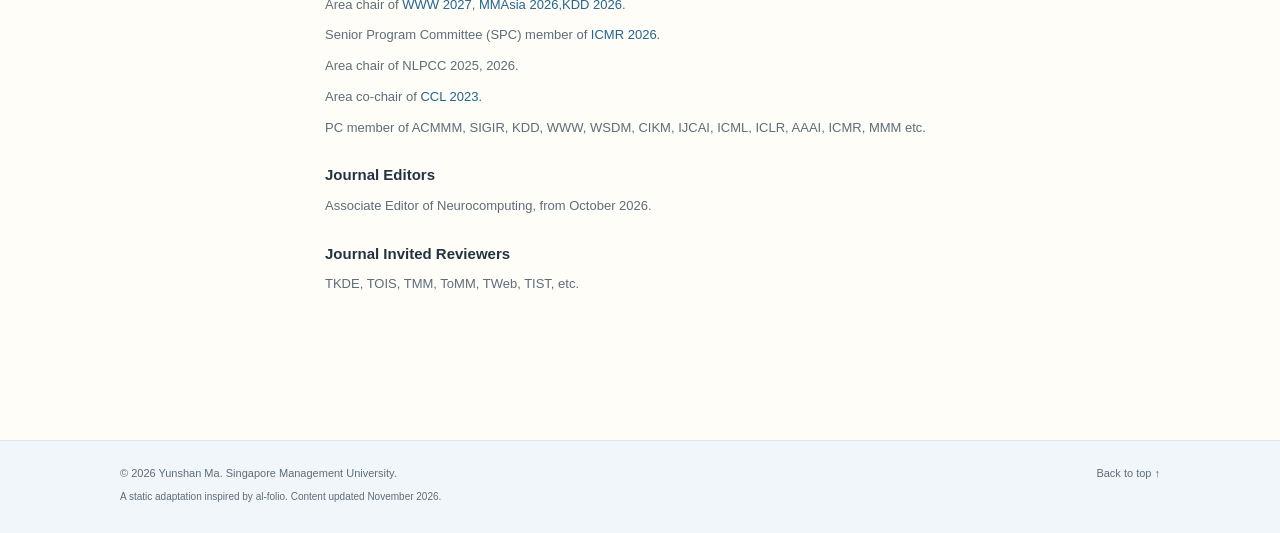
==== commit ec24380a: "Remove arXiv resource buttons from publication citations" ====
--- a/index.html
+++ b/index.html
@@ -27,7 +27,7 @@
 				<br> Large Language Model Empowered Recommendation Meets All-domain Continual Pre-Training.[<a href="https://arxiv.org/pdf/2504.08949">pdf</a>]
 				<br> FinAlogy: A Visual Analogy Retrieval System for Financial K-Line Analysis.[pdf coming soon][<a href="https://github.com/nice-zzy/FinAlogy">code</a>]
 				[<a href="https://www.youtube.com/watch?v=SIreBcl__WU">video</a>]</div></article><article class="news-row"><time datetime="2026-06">Jun 2026</time><div>Our paper, Frozen LVLMs for Micro-Video Recommendation: A Systematic Study of Feature Extraction and Fusion, receives the best paper award of ICMR 2026!</div></article><article class="news-row"><time datetime="2026-06">Jun 2026</time><div>One paper gets accepted by Transactions on Information Systems about using LLMs for personalized fashion outfit recommendation!
-				<br> CFALR: Collaborative Filtering-Augmented Large Language Model for Personalized Fashion Outfit Recommendation.[<a href="https://arxiv.org/pdf/2606.13001">pdf</a>]</div></article></section><section class="section" id="selected-publications"><div class="section-heading"><h2>Selected Publications</h2><a href="publications.html" class="">All publications →</a></div><article class="pub" data-year="2026"><div class="venue">ICMR · 2026</div><div><h3>Frozen LVLMs for Micro-Video Recommendation: A Systematic Study of Feature Extraction and Fusion.</h3><p class="paper-award">Best Paper Award · ICMR 2026</p><p class="authors">Huatuan Sun, <strong class="self-author">Yunshan Ma</strong>, Changguang Wu, Yanxin Zhang, Pengfei Wang, Xiaoyu Du.</p><div class="resources"><a href="https://dl.acm.org/doi/pdf/10.1145/3805622.3810736" class="">PDF</a><a href="https://github.com/Tuannnxlf/Frozen-LVLMs-for-Micro-Video-Recommendation-A-Systematic-Study-of-Feature-Extraction-and-Fusion" class="">code</a><a href="https://arxiv.org/abs/2512.21863" class="">arXiv</a></div></div></article><article class="pub" data-year="2026"><div class="venue">MMM · 2026</div><div><h3>Integrating Symbolic and Waveform Music into Large Language Models.</h3><p class="paper-award">Best Paper Award · MMM 2026</p><p class="authors">Teng Tu, Xiaohao Liu, <strong class="self-author">Yunshan Ma</strong>, Ji Qi, Tat-Seng Chua.</p><div class="resources"><a href="https://link.springer.com/chapter/10.1007/978-981-95-6957-1_7" class="">PDF</a><a href="https://anonymous-2024101.github.io/" class="">website</a></div></div></article><article class="pub" data-year="2025"><div class="venue">ICAIF · Workshop · 2025</div><div><h3>Reasoning on Time-Series for Financial Analysis.</h3><p class="paper-award">Best Paper Award · ICAIF 2025 Workshop on Rethinking Financial Time-Series</p><p class="authors">Kelvin J.L. Koa, Jan Chen, <strong class="self-author">Yunshan Ma</strong>, Huanhuan Zheng, Tat-Seng Chua.</p><div class="resources"><a href="https://arxiv.org/pdf/2511.08616" class="">PDF</a><a href="https://anonymous.4open.science/r/VTA-finance-293C/" class="">code</a><a href="https://arxiv.org/abs/2511.08616" class="">arXiv</a></div></div></article><article class="pub" data-year="2025"><div class="venue">MMAsia · Demo · 2025</div><div><h3>VibeMus: Proactive Agentic System for Music Personalization.</h3><p class="paper-award">Best Demo Award · MMAsia 2025</p><p class="authors">Zhiliang Guo, Teng Tu, <strong class="self-author">Yunshan Ma</strong>, Xun Yang.</p><div class="resources"><a href="https://dl.acm.org/doi/epdf/10.1145/3743093.3771663" class="">PDF</a><a href="https://github.com/tuteng0915/VibeMus" class="">code</a></div></div></article><article class="pub" data-year="2025"><div class="venue">Computers &amp; Security · 2025</div><div><h3>AttacKG+: Boosting Attack Graph Construction with Large Language Models.</h3><p class="authors">Yongheng Zhang, Tingwen Du, <strong class="self-author">Yunshan Ma</strong>, Xiang Wang, Yi Xie, Guozheng Yang, Yuliang Lu, Ee-Chien Chang.</p><div class="resources"><a href="https://arxiv.org/pdf/2405.04753" class="">PDF</a><a href="https://doi.org/10.1016/j.cose.2024.104220" class="">Publisher</a><a href="https://arxiv.org/abs/2405.04753" class="">arXiv</a></div></div></article><article class="pub" data-year="2025"><div class="venue">ICLR · 2025</div><div><h3>AlphaEdit: Null-Space Constrained Knowledge Editing for Language Models.</h3><p class="paper-award">Outstanding Paper Award · ICLR 2025</p><p class="authors">Junfeng Fang, Houcheng Jiang, Kun Wang, <strong class="self-author">Yunshan Ma</strong>, Jie Shi, Xiang Wang, Xiangnan He, Tat-Seng Chua.</p><div class="resources"><a href="https://proceedings.iclr.cc/paper_files/paper/2025/file/29c8c615b3187ee995029284702d3f43-Paper-Conference.pdf" class="">PDF</a><a href="https://github.com/jianghoucheng/AlphaEdit" class="">Code</a><a href="https://arxiv.org/abs/2410.02355" class="">arXiv</a></div></div></article><article class="pub" data-year="2024"><div class="venue">WWW&#x27;24</div><div><h3>Learning to Generate Explainable Stock Predictions using Self-Reflective Large Language Models.</h3><p class="authors">Kelvin J. L. Koa, <strong class="self-author">Yunshan Ma</strong>*, Ritchie Ng, Tat-Seng Chua.</p><div class="resources"><a href="https://arxiv.org/pdf/2402.03659" class="">PDF</a><a href="https://github.com/koa-fin/sep" class="">Code</a><a href="https://arxiv.org/abs/2402.03659" class="">arXiv</a><a href="https://doi.org/10.1145/3589334.3645611" class="">Publisher</a></div></div></article><article class="pub" data-year="2022"><div class="venue">KDD&#x27;22</div><div><h3>CrossCBR: Cross-view Contrastive Learning for Bundle Recommendation.</h3><p class="authors"><strong class="self-author">Yunshan Ma</strong>, Yingzhi He, An Zhang, Xiang Wang, Tat-Seng Chua.</p><div class="resources"><a href="https://doi.org/10.1145/3534678.3539229" class="">Paper</a><a href="https://github.com/mysbupt/CrossCBR" class="">Code</a><a href="https://arxiv.org/abs/2206.00242" class="">arXiv</a><a href="https://arxiv.org/pdf/2206.00242" class="">PDF</a></div></div></article><article class="pub" data-year="2021"><div class="venue">ICMR&#x27;21</div><div><h3>Leveraging Two Types of Global Graph for Sequential Fashion Recommendation.</h3><p class="paper-award">Best Student Paper Award · ICMR 2021</p><p class="authors">Yujuan Ding, <strong class="self-author">Yunshan Ma</strong>, Wai Keung Wong, Tat-Seng Chua.</p><div class="resources"><a href="https://arxiv.org/pdf/2105.07585" class="">PDF</a><a href="https://arxiv.org/abs/2105.07585" class="">arXiv</a><a href="https://doi.org/10.1145/3460426.3463638" class="">Publisher</a></div></div></article></section><section class="section" id="background"><h2>Background &amp; Service</h2><section class="cv-section"><h2>Education &amp;<br>Experience</h2><div><div class="experience-item">2025.01-present: Assistant Professor, School of Computing and Information Systems, Singapore Management University (SMU)</div><div class="experience-item">2022.04-2024.12: Postdoctoral Research Fellow, NExT++ Research Center, National University of Singapore (NUS)
+				<br> CFALR: Collaborative Filtering-Augmented Large Language Model for Personalized Fashion Outfit Recommendation.[<a href="https://arxiv.org/pdf/2606.13001">pdf</a>]</div></article></section><section class="section" id="selected-publications"><div class="section-heading"><h2>Selected Publications</h2><a href="publications.html" class="">All publications →</a></div><article class="pub" data-year="2026"><div class="venue">ICMR · 2026</div><div><h3>Frozen LVLMs for Micro-Video Recommendation: A Systematic Study of Feature Extraction and Fusion.</h3><p class="paper-award">Best Paper Award · ICMR 2026</p><p class="authors">Huatuan Sun, <strong class="self-author">Yunshan Ma</strong>, Changguang Wu, Yanxin Zhang, Pengfei Wang, Xiaoyu Du.</p><div class="resources"><a href="https://dl.acm.org/doi/pdf/10.1145/3805622.3810736" class="">PDF</a><a href="https://github.com/Tuannnxlf/Frozen-LVLMs-for-Micro-Video-Recommendation-A-Systematic-Study-of-Feature-Extraction-and-Fusion" class="">code</a></div></div></article><article class="pub" data-year="2026"><div class="venue">MMM · 2026</div><div><h3>Integrating Symbolic and Waveform Music into Large Language Models.</h3><p class="paper-award">Best Paper Award · MMM 2026</p><p class="authors">Teng Tu, Xiaohao Liu, <strong class="self-author">Yunshan Ma</strong>, Ji Qi, Tat-Seng Chua.</p><div class="resources"><a href="https://link.springer.com/chapter/10.1007/978-981-95-6957-1_7" class="">PDF</a><a href="https://anonymous-2024101.github.io/" class="">website</a></div></div></article><article class="pub" data-year="2025"><div class="venue">ICAIF · Workshop · 2025</div><div><h3>Reasoning on Time-Series for Financial Analysis.</h3><p class="paper-award">Best Paper Award · ICAIF 2025 Workshop on Rethinking Financial Time-Series</p><p class="authors">Kelvin J.L. Koa, Jan Chen, <strong class="self-author">Yunshan Ma</strong>, Huanhuan Zheng, Tat-Seng Chua.</p><div class="resources"><a href="https://arxiv.org/pdf/2511.08616" class="">PDF</a><a href="https://anonymous.4open.science/r/VTA-finance-293C/" class="">code</a></div></div></article><article class="pub" data-year="2025"><div class="venue">MMAsia · Demo · 2025</div><div><h3>VibeMus: Proactive Agentic System for Music Personalization.</h3><p class="paper-award">Best Demo Award · MMAsia 2025</p><p class="authors">Zhiliang Guo, Teng Tu, <strong class="self-author">Yunshan Ma</strong>, Xun Yang.</p><div class="resources"><a href="https://dl.acm.org/doi/epdf/10.1145/3743093.3771663" class="">PDF</a><a href="https://github.com/tuteng0915/VibeMus" class="">code</a></div></div></article><article class="pub" data-year="2025"><div class="venue">Computers &amp; Security · 2025</div><div><h3>AttacKG+: Boosting Attack Graph Construction with Large Language Models.</h3><p class="authors">Yongheng Zhang, Tingwen Du, <strong class="self-author">Yunshan Ma</strong>, Xiang Wang, Yi Xie, Guozheng Yang, Yuliang Lu, Ee-Chien Chang.</p><div class="resources"><a href="https://arxiv.org/pdf/2405.04753" class="">PDF</a><a href="https://doi.org/10.1016/j.cose.2024.104220" class="">Publisher</a></div></div></article><article class="pub" data-year="2025"><div class="venue">ICLR · 2025</div><div><h3>AlphaEdit: Null-Space Constrained Knowledge Editing for Language Models.</h3><p class="paper-award">Outstanding Paper Award · ICLR 2025</p><p class="authors">Junfeng Fang, Houcheng Jiang, Kun Wang, <strong class="self-author">Yunshan Ma</strong>, Jie Shi, Xiang Wang, Xiangnan He, Tat-Seng Chua.</p><div class="resources"><a href="https://proceedings.iclr.cc/paper_files/paper/2025/file/29c8c615b3187ee995029284702d3f43-Paper-Conference.pdf" class="">PDF</a><a href="https://github.com/jianghoucheng/AlphaEdit" class="">Code</a></div></div></article><article class="pub" data-year="2024"><div class="venue">WWW&#x27;24</div><div><h3>Learning to Generate Explainable Stock Predictions using Self-Reflective Large Language Models.</h3><p class="authors">Kelvin J. L. Koa, <strong class="self-author">Yunshan Ma</strong>*, Ritchie Ng, Tat-Seng Chua.</p><div class="resources"><a href="https://arxiv.org/pdf/2402.03659" class="">PDF</a><a href="https://github.com/koa-fin/sep" class="">Code</a><a href="https://doi.org/10.1145/3589334.3645611" class="">Publisher</a></div></div></article><article class="pub" data-year="2022"><div class="venue">KDD&#x27;22</div><div><h3>CrossCBR: Cross-view Contrastive Learning for Bundle Recommendation.</h3><p class="authors"><strong class="self-author">Yunshan Ma</strong>, Yingzhi He, An Zhang, Xiang Wang, Tat-Seng Chua.</p><div class="resources"><a href="https://doi.org/10.1145/3534678.3539229" class="">Paper</a><a href="https://github.com/mysbupt/CrossCBR" class="">Code</a><a href="https://arxiv.org/pdf/2206.00242" class="">PDF</a></div></div></article><article class="pub" data-year="2021"><div class="venue">ICMR&#x27;21</div><div><h3>Leveraging Two Types of Global Graph for Sequential Fashion Recommendation.</h3><p class="paper-award">Best Student Paper Award · ICMR 2021</p><p class="authors">Yujuan Ding, <strong class="self-author">Yunshan Ma</strong>, Wai Keung Wong, Tat-Seng Chua.</p><div class="resources"><a href="https://arxiv.org/pdf/2105.07585" class="">PDF</a><a href="https://doi.org/10.1145/3460426.3463638" class="">Publisher</a></div></div></article></section><section class="section" id="background"><h2>Background &amp; Service</h2><section class="cv-section"><h2>Education &amp;<br>Experience</h2><div><div class="experience-item">2025.01-present: Assistant Professor, School of Computing and Information Systems, Singapore Management University (SMU)</div><div class="experience-item">2022.04-2024.12: Postdoctoral Research Fellow, NExT++ Research Center, National University of Singapore (NUS)
             <br>  Supervisor: <a href="https://www.chuatatseng.com/">Prof Tat-Seng Chua.</a></div><div class="experience-item">2017.08-2022.03: PhD in Computer Science, School of Computing, National University of Singapore
             <br>  Supervisor: <a href="https://www.chuatatseng.com/">Prof Tat-Seng Chua.</a></div><div class="experience-item">2011-2015: Bachelor in Communication Engineering, Beijing University of Posts and Telecommunications (BUPT)</div></div></section><section class="cv-section"><h2>Honors &amp;<br>Awards</h2><ul><li>Best Paper Award, ICMR 2026.</li><li>Best Paper Award, MMM 2026.</li><li>Best Demo Award, MMAsia 2025.</li><li>Best Paper Award, ACM ICAIF&#x27;25 Workshop on Rethinking Financial Time-Series.</li><li>Outstanding Paper Award, ICLR 2025.</li><li>Best Student Paper Award, ICMR 2021.</li><li>Research Achievement Award, National University of Singapore 2019.</li><li>Best Paper Finalist, ACMMM 2018.</li></ul></section><section class="cv-section"><h2>Professional<br>Service</h2><div><div class="service-group"><h3>Conference Organizing Committee</h3><ul><li>Grand Challenge co-chair of  IEEE International Conference on Multimedia and Expo, ICME 2027, Xiamen, China.</li><li>Local co-chair of <a href="https://icmr2027.foodai.org/">17th ACM International Conference on Multimedia Retrieval, ICMR 2027, Singapore.</a></li><li>Local co-chair of <a href="https://icaif25.org/">ACM International Conference on AI in Finance 2025 (ICAIF'25), Singapore.</a></li><li>Grand Challenge co-chair of <a href="https://mmasia2025.org/">ACM Multimedia Asia 2025 (MMAsia'25), Kuala Lumpur.</a></li><li>Open source co-chair of <a href="https://acmmm2025.org/">ACM Multimedia 2025 (MM'25), Dublin.</a></li><li>Volunteers co-chair of <a href="https://www2024.thewebconf.org/">The Web Conf 2024 (WWW'24), Singapore.</a></li></ul></div><div class="service-group"><h3>Conference Workshops, Special Sessions, Special Issues</h3><ul><li>MMM 2027 Special Session: Multimodal Agentic Systems and Applications.</li><li>SIGIR 2025 Workshop: FinIR 2025: The 2nd Workshop on Financial Information Retrieval in the Era of Generative AI.</li><li>CIKM 2025 Workshop: International Workshop on Multimodal Generative Search and Recommendation.</li></ul></div><div class="service-group"><h3>Conference Session Chairs</h3><ul><li>Session chairs of LLMs for Recommendation in <a href="https://sigir2026.org/">ACM SIGIR 2026, Melbourne.</a></li><li>Session chairs of Oral 13: Sketch and search in <a href="https://mmasia2025.org/">ACM Multimedia Asia 2025, Kuala Lumpur.</a></li><li>Session chairs of Engagement: Multimedia Search and Recommendation III in <a href="https://acmmm2025.org/">ACM Multimedia 2025, Dublin.</a></li><li>Session chairs of 1) Multimodal Learning and Recommender Systems and 2) Media and Communication Technologies in <a href="https://2024.acmmm.org/">ACM Multimedia 2024, Melbourne.</a></li><li>Session chair of <a href="https://sigir.org/sigir2023/program/schedule/">Recommendations and Ads of SIRIP</a> in <a href="https://sigir.org/sigir2023/">SIGIR 2023, Taipei.</a></li></ul></div><div class="service-group"><h3>Conference Program Committee</h3><ul><li>Area chair of <a href="https://www2027.thewebconf.org/">WWW 2027</a>, <a href="https://mmasia2026.org/">MMAsia 2026</a>,<a href="https://kdd2026.kdd.org/">KDD 2026</a>.</li><li>Senior Program Committee (SPC) member of <a href="https://icmr2026.org/">ICMR 2026</a>.</li><li>Area chair of NLPCC 2025, 2026.</li><li>Area co-chair of <a href="http://cips-cl.org/static/CCL2023/index.html">CCL 2023</a>.</li><li>PC member of ACMMM, SIGIR, KDD, WWW, WSDM, CIKM, IJCAI, ICML, ICLR, AAAI, ICMR, MMM etc.</li></ul></div><div class="service-group"><h3>Journal Editors</h3><ul><li>Associate Editor of Neurocomputing, from October 2026.</li></ul></div><div class="service-group"><h3>Journal Invited Reviewers</h3><ul><li>TKDE, TOIS, TMM, ToMM, TWeb, TIST, etc.</li></ul></div></div></section></section></main>
 <footer class="footer"><div class="container footer-inner"><div><p>© 2026 Yunshan Ma. Singapore Management University.</p><p class="footer-secondary">A static adaptation inspired by <a href="https://github.com/alshedivat/al-folio" class="">al-folio</a>. Content updated November 2026.</p></div><a class="back-top" href="#top">Back to top ↑</a></div></footer></body></html>
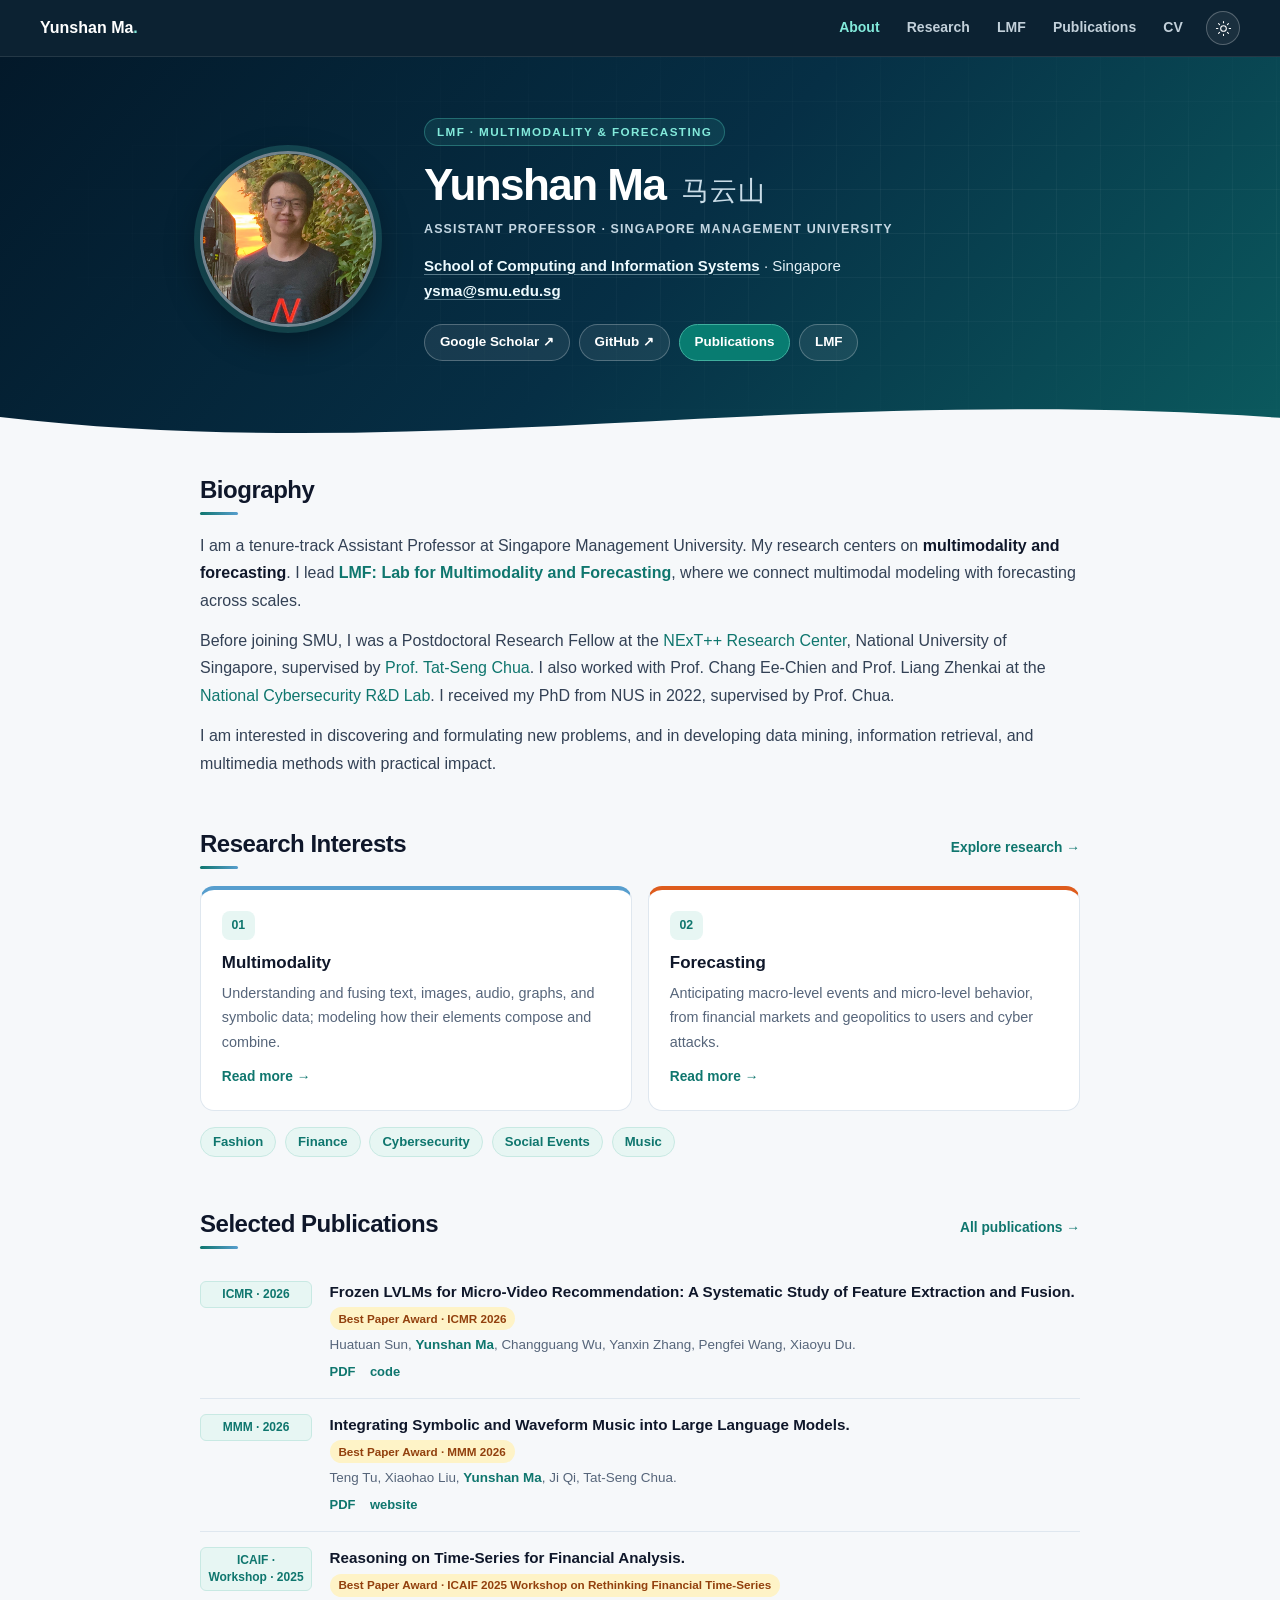
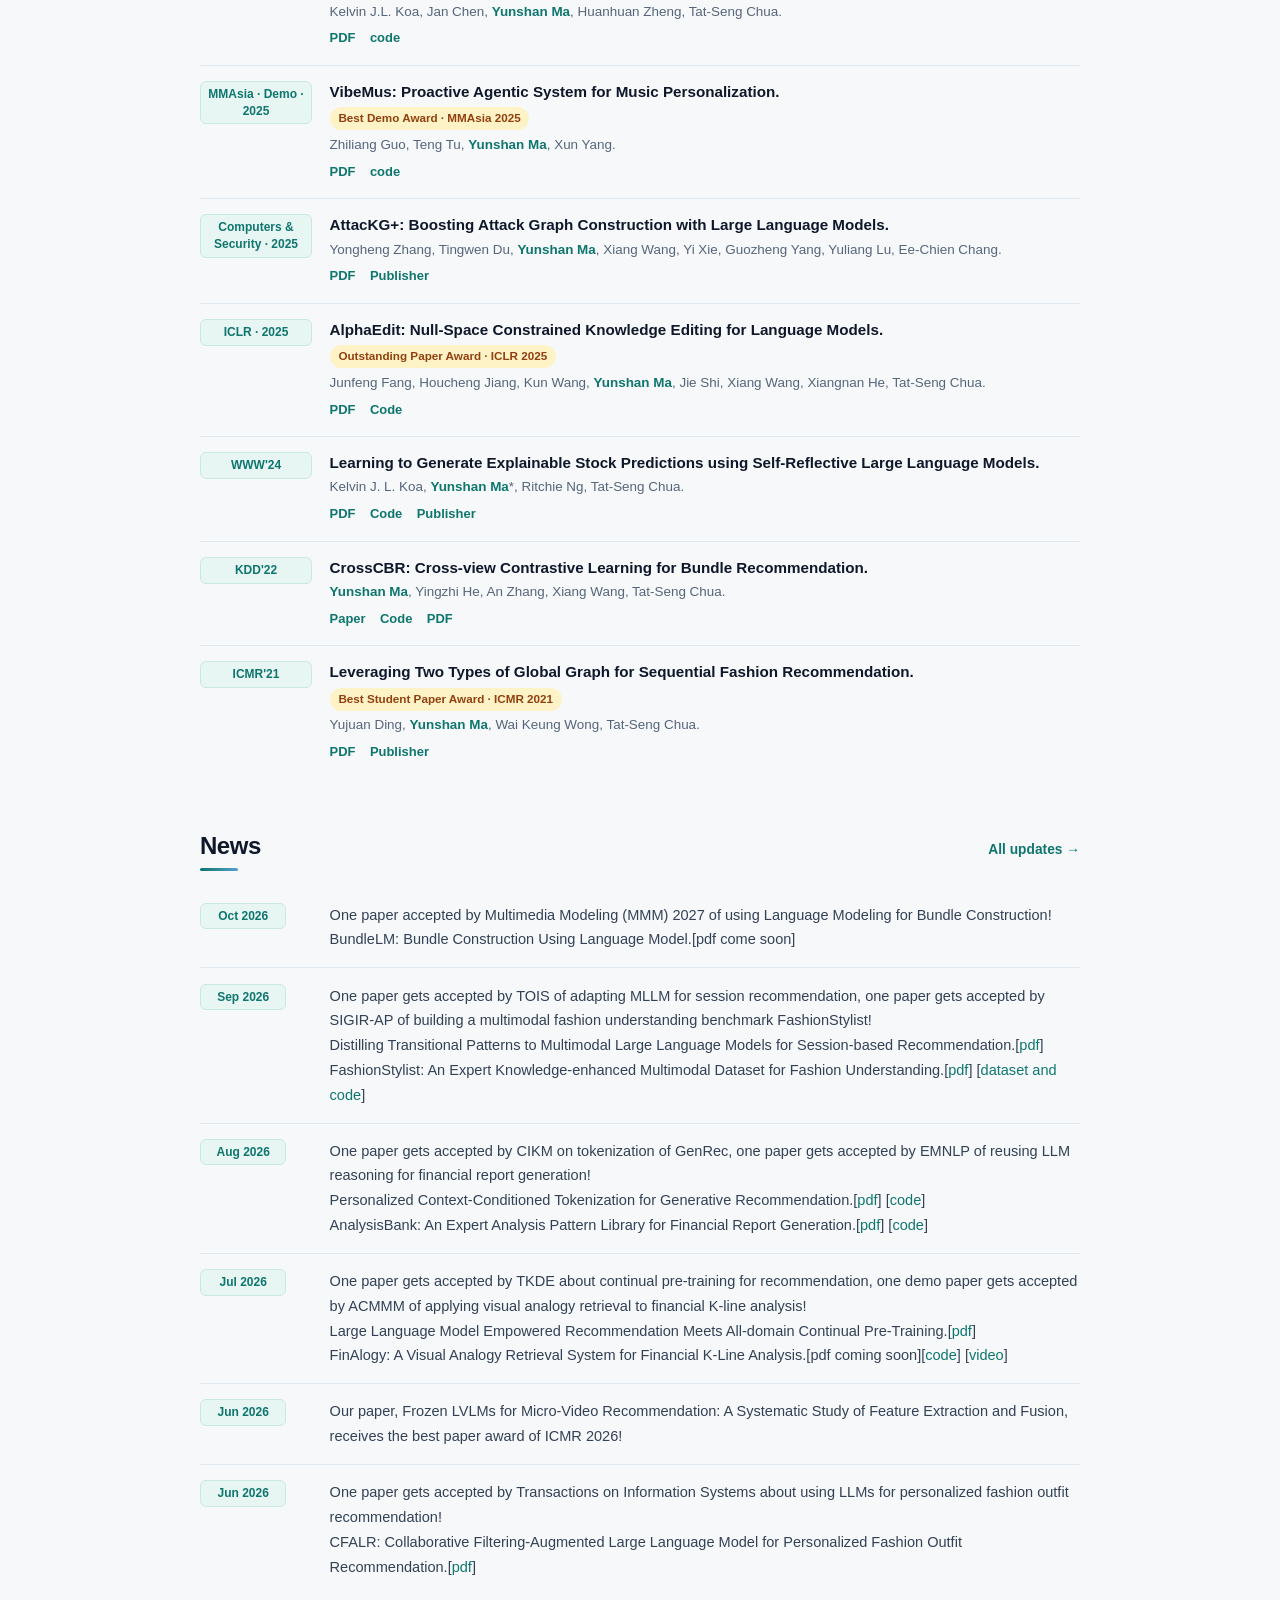
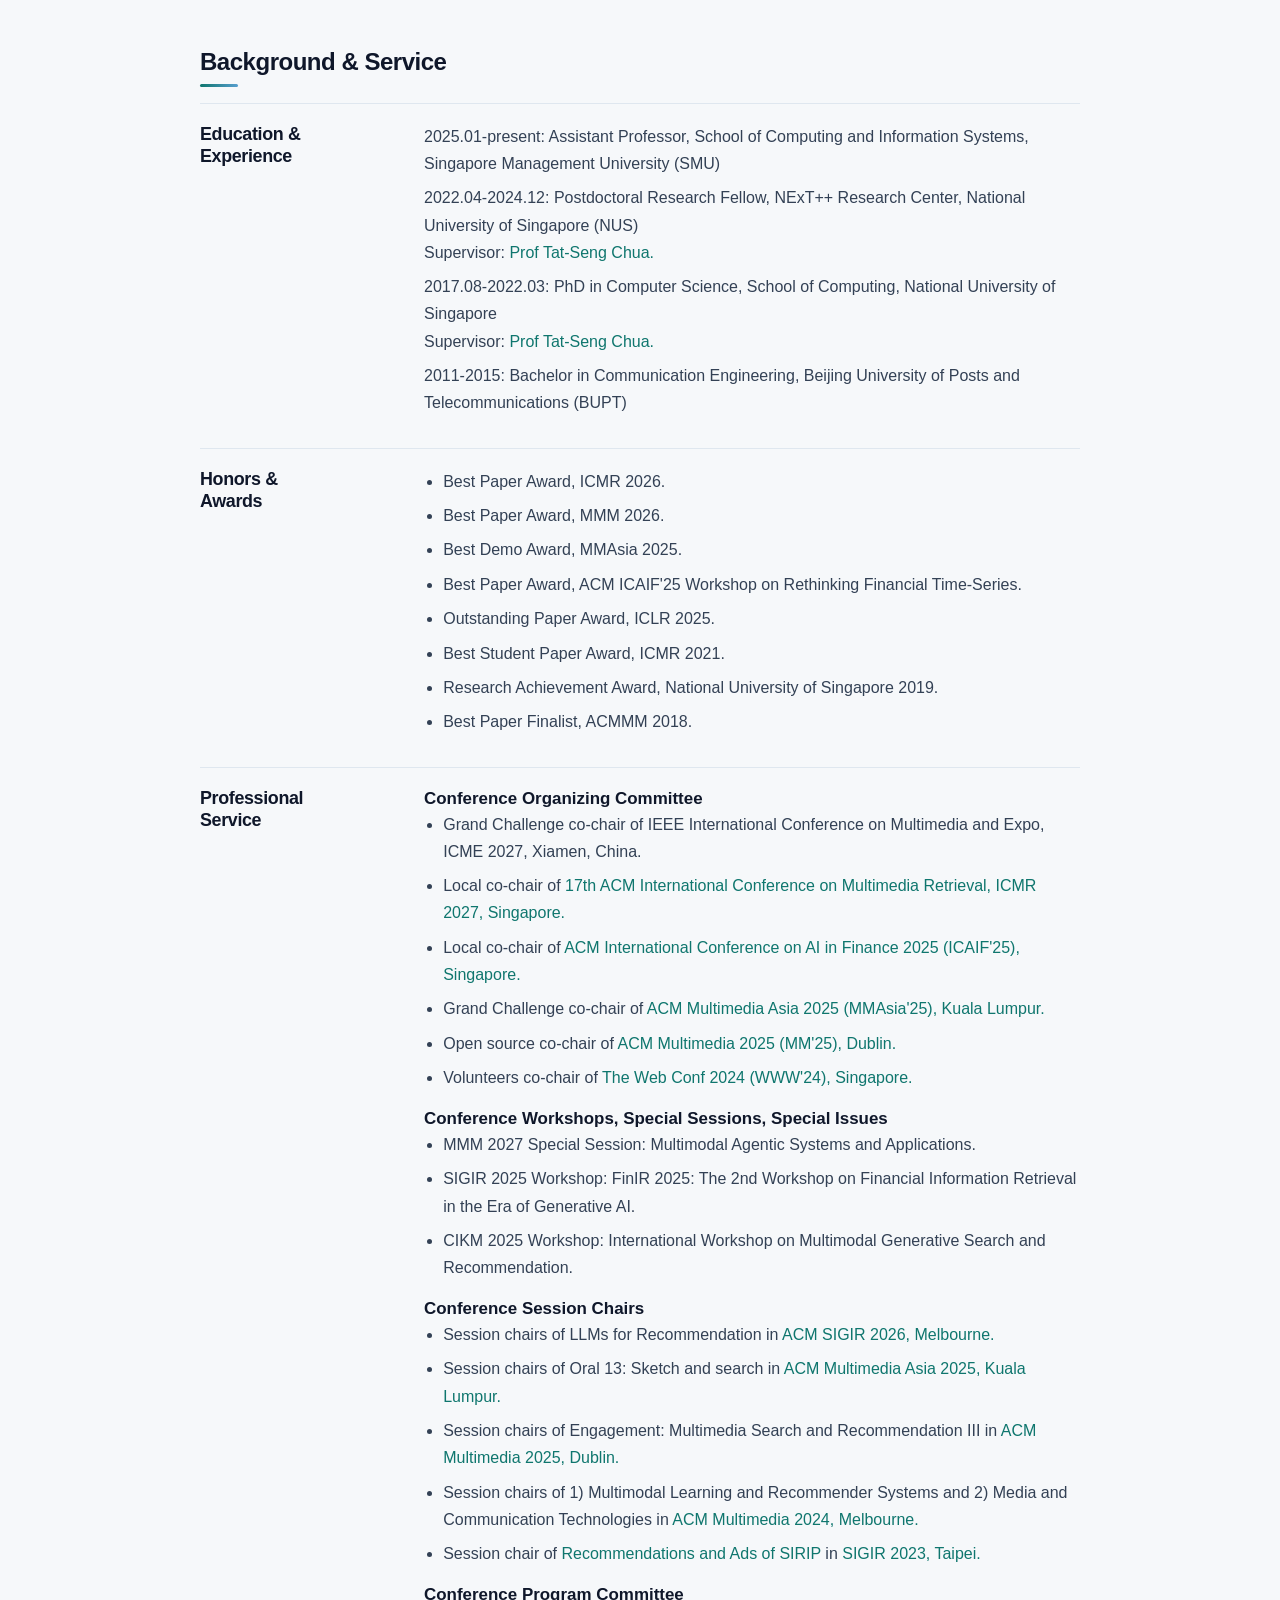
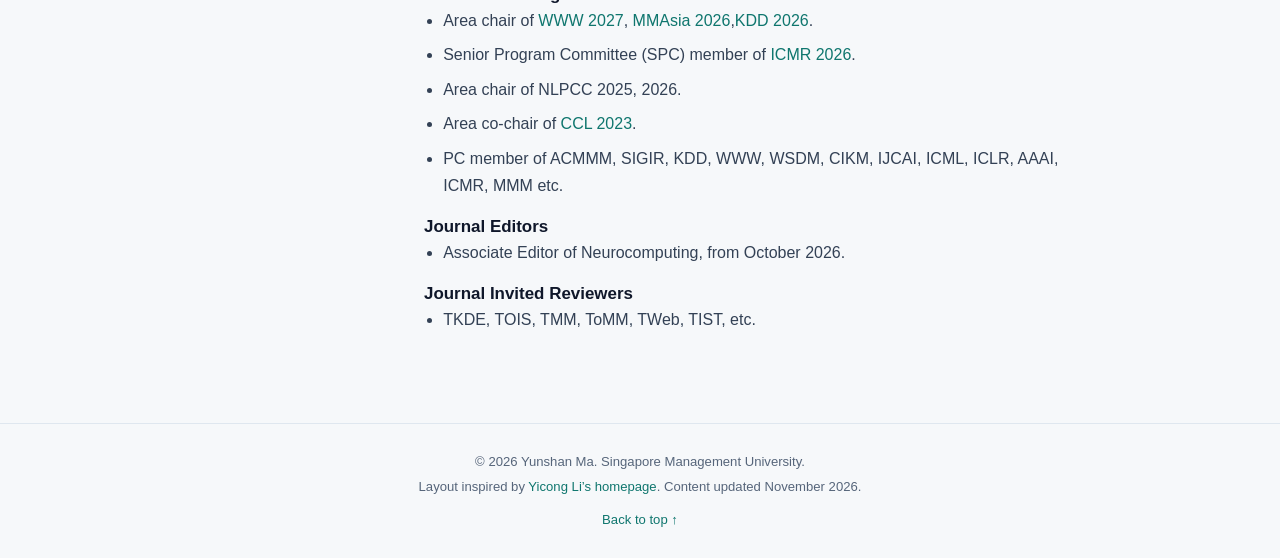
==== commit c01b9167: "Restyle academic website with a navy and teal profile layout" ====
--- a/index.html
+++ b/index.html
@@ -2,20 +2,24 @@
 <html lang="en"><head><meta charset="utf-8"><meta name="viewport" content="width=device-width,initial-scale=1">
 <title>About | Yunshan Ma · SMU</title><meta name="description" content="Yunshan Ma at Singapore Management University. LMF: Lab for Multimodality and Forecasting. Research across fashion, finance, cybersecurity, social events, and music.">
 <meta name="color-scheme" content="light dark"><meta property="og:type" content="website"><meta property="og:title" content="About | Yunshan Ma"><meta property="og:description" content="Yunshan Ma at Singapore Management University. LMF: Lab for Multimodality and Forecasting. Research across fashion, finance, cybersecurity, social events, and music.">
-<link rel="icon" href="assets/img/favicon.svg" type="image/svg+xml"><link rel="stylesheet" href="assets/site.css?v=9820ffd429">
-<script>try{const t=localStorage.getItem('theme');document.documentElement.dataset.theme=t||(matchMedia('(prefers-color-scheme:dark)').matches?'dark':'light')}catch(e){}</script>
-<script defer src="assets/site.js?v=5e4851290f"></script></head>
+<link rel="icon" href="assets/img/favicon.svg" type="image/svg+xml"><link rel="stylesheet" href="assets/site.css?v=0f34e29c91">
+<script>try{const t=localStorage.getItem('theme');document.documentElement.dataset.theme=t||'light'}catch(e){}</script>
+<script defer src="assets/site.js?v=27a3166992"></script></head>
 <body id="top"><a class="skip" href="#main">Skip to content</a>
 <header class="site-header"><div class="container header-inner"><a class="brand" href="index.html"><strong>Yunshan</strong> Ma<span aria-hidden="true">.</span></a>
 <button class="menu-toggle" type="button" aria-label="Toggle navigation" aria-controls="navigation" aria-expanded="false">☰</button>
 <nav class="nav" id="navigation" aria-label="Main navigation"><a href="index.html" aria-current="page">About</a><a href="research.html">Research</a><a href="group.html">LMF</a><a href="publications.html">Publications</a><a href="cv.html" target="_blank" rel="noopener">CV</a></nav>
 <button class="theme-toggle" type="button" aria-label="Switch color theme" aria-pressed="false"><svg viewBox="0 0 24 24" fill="none" stroke="currentColor" stroke-width="1.5" stroke-linecap="round" stroke-linejoin="round" aria-hidden="true"><circle cx="12" cy="12" r="4"/><path d="M12 2v2m0 16v2M2 12h2m16 0h2M5 5l1.5 1.5m11 11L19 19M5 19l1.5-1.5m11-11L19 5"/></svg></button></div></header>
-<main id="main" class="container"><div class="hero"><div><p class="eyebrow">Singapore Management University</p><h1><strong>Yunshan</strong> Ma <span class="chinese" lang="zh">马云山</span></h1><p class="subtitle">Assistant Professor<br><a href="https://computing.smu.edu.sg/">School of Computing and Information Systems</a></p>
-<div class="intro"><p>I am a tenure-track Assistant Professor at Singapore Management University. My research centers on <strong>multimodality and forecasting</strong>. I lead <a href="group.html"><strong>LMF: Lab for Multimodality and Forecasting</strong></a>, where we connect multimodal modeling with forecasting across scales.</p>
+<main id="main"><div class="hero"><div class="hero-inner container"><img class="portrait" src="assets/img/profile.png" alt="Portrait of Yunshan Ma" width="176" height="176" fetchpriority="high">
+<div class="hero-profile"><p class="eyebrow">LMF · Multimodality &amp; Forecasting</p>
+<h1>Yunshan Ma <span class="chinese" lang="zh">马云山</span></h1>
+<p class="hero-role">Assistant Professor · Singapore Management University</p>
+<p class="hero-affiliation"><a href="https://computing.smu.edu.sg/">School of Computing and Information Systems</a> · Singapore</p>
+<p class="hero-affiliation"><a href="mailto:ysma@smu.edu.sg">ysma@smu.edu.sg</a></p>
+<div class="socials"><a href="https://scholar.google.com/citations?user=WSDsPtMAAAAJ&amp;hl=en" class="">Google Scholar ↗</a><a href="https://github.com/mysbupt" class="">GitHub ↗</a><a href="publications.html" class="primary">Publications</a><a href="group.html" class="">LMF</a></div></div></div><div class="hero-wave" aria-hidden="true"><svg viewBox="0 0 1440 36" preserveAspectRatio="none"><path d="M0 13C270 44 540 27 786 15S1240 0 1440 14V36H0Z"/></svg></div></div><div class="container content"><section class="section" id="biography"><h2>Biography</h2>
+<p>I am a tenure-track Assistant Professor at Singapore Management University. My research centers on <strong>multimodality and forecasting</strong>. I lead <a href="group.html"><strong>LMF: Lab for Multimodality and Forecasting</strong></a>, where we connect multimodal modeling with forecasting across scales.</p>
 <p>Before joining SMU, I was a Postdoctoral Research Fellow at the <a href="https://www.nextcenter.org/team">NExT++ Research Center</a>, National University of Singapore, supervised by <a href="https://www.chuatatseng.com/">Prof. Tat-Seng Chua</a>. I also worked with Prof. Chang Ee-Chien and Prof. Liang Zhenkai at the <a href="https://ncl.sg/">National Cybersecurity R&amp;D Lab</a>. I received my PhD from NUS in 2022, supervised by Prof. Chua.</p>
-<p>I am interested in discovering and formulating new problems, and in developing data mining, information retrieval, and multimedia methods with practical impact.</p></div>
-<div class="socials"><a href="mailto:ysma@smu.edu.sg" class="">Email</a><a href="https://scholar.google.com/citations?user=WSDsPtMAAAAJ&amp;hl=en" class="">Google Scholar ↗</a><a href="https://github.com/mysbupt" class="">GitHub ↗</a></div></div>
-<aside><img class="portrait" src="assets/img/profile.png" alt="Portrait of Yunshan Ma" width="250" height="285" fetchpriority="high"><p class="profile-caption"><strong>Yunshan Ma · 马云山</strong><br>Assistant Professor, SMU<br>Singapore<br><a href="mailto:ysma@smu.edu.sg">ysma@smu.edu.sg</a></p></aside></div><section class="section"><div class="section-heading"><h2>Research Interests</h2><a href="research.html" class="">Explore research →</a></div><div class="research-grid"><article class="research-item"><span class="number">01</span><h3>Multimodality</h3><p>Understanding and fusing text, images, audio, graphs, and symbolic data; modeling how their elements compose and combine.</p><a href="research.html#multimodality" class="text-link">Read more →</a></article><article class="research-item"><span class="number">02</span><h3>Forecasting</h3><p>Anticipating macro-level events and micro-level behavior, from financial markets and geopolitics to users and cyber attacks.</p><a href="research.html#forecasting" class="text-link">Read more →</a></article></div><div class="domain-nav" aria-label="Research application domains"><a href="research.html#fashion" class="">Fashion</a><a href="research.html#finance" class="">Finance</a><a href="research.html#cybersecurity" class="">Cybersecurity</a><a href="research.html#social-events" class="">Social Events</a><a href="research.html#music" class="">Music</a></div></section><section class="section"><div class="section-heading"><h2>News</h2><a href="news.html" class="">All updates →</a></div><article class="news-row"><time datetime="2026-10">Oct 2026</time><div>One paper accepted by Multimedia Modeling (MMM) 2027 of using Language Modeling for Bundle Construction!
+<p>I am interested in discovering and formulating new problems, and in developing data mining, information retrieval, and multimedia methods with practical impact.</p></section><section class="section"><div class="section-heading"><h2>Research Interests</h2><a href="research.html" class="">Explore research →</a></div><div class="research-grid"><article class="research-item"><span class="number">01</span><h3>Multimodality</h3><p>Understanding and fusing text, images, audio, graphs, and symbolic data; modeling how their elements compose and combine.</p><a href="research.html#multimodality" class="text-link">Read more →</a></article><article class="research-item"><span class="number">02</span><h3>Forecasting</h3><p>Anticipating macro-level events and micro-level behavior, from financial markets and geopolitics to users and cyber attacks.</p><a href="research.html#forecasting" class="text-link">Read more →</a></article></div><div class="domain-nav" aria-label="Research application domains"><a href="research.html#fashion" class="">Fashion</a><a href="research.html#finance" class="">Finance</a><a href="research.html#cybersecurity" class="">Cybersecurity</a><a href="research.html#social-events" class="">Social Events</a><a href="research.html#music" class="">Music</a></div></section><section class="section" id="selected-publications"><div class="section-heading"><h2>Selected Publications</h2><a href="publications.html" class="">All publications →</a></div><article class="pub" data-year="2026"><div class="venue">ICMR · 2026</div><div><h3>Frozen LVLMs for Micro-Video Recommendation: A Systematic Study of Feature Extraction and Fusion.</h3><p class="paper-award">Best Paper Award · ICMR 2026</p><p class="authors">Huatuan Sun, <strong class="self-author">Yunshan Ma</strong>, Changguang Wu, Yanxin Zhang, Pengfei Wang, Xiaoyu Du.</p><div class="resources"><a href="https://dl.acm.org/doi/pdf/10.1145/3805622.3810736" class="">PDF</a><a href="https://github.com/Tuannnxlf/Frozen-LVLMs-for-Micro-Video-Recommendation-A-Systematic-Study-of-Feature-Extraction-and-Fusion" class="">code</a></div></div></article><article class="pub" data-year="2026"><div class="venue">MMM · 2026</div><div><h3>Integrating Symbolic and Waveform Music into Large Language Models.</h3><p class="paper-award">Best Paper Award · MMM 2026</p><p class="authors">Teng Tu, Xiaohao Liu, <strong class="self-author">Yunshan Ma</strong>, Ji Qi, Tat-Seng Chua.</p><div class="resources"><a href="https://link.springer.com/chapter/10.1007/978-981-95-6957-1_7" class="">PDF</a><a href="https://anonymous-2024101.github.io/" class="">website</a></div></div></article><article class="pub" data-year="2025"><div class="venue">ICAIF · Workshop · 2025</div><div><h3>Reasoning on Time-Series for Financial Analysis.</h3><p class="paper-award">Best Paper Award · ICAIF 2025 Workshop on Rethinking Financial Time-Series</p><p class="authors">Kelvin J.L. Koa, Jan Chen, <strong class="self-author">Yunshan Ma</strong>, Huanhuan Zheng, Tat-Seng Chua.</p><div class="resources"><a href="https://arxiv.org/pdf/2511.08616" class="">PDF</a><a href="https://anonymous.4open.science/r/VTA-finance-293C/" class="">code</a></div></div></article><article class="pub" data-year="2025"><div class="venue">MMAsia · Demo · 2025</div><div><h3>VibeMus: Proactive Agentic System for Music Personalization.</h3><p class="paper-award">Best Demo Award · MMAsia 2025</p><p class="authors">Zhiliang Guo, Teng Tu, <strong class="self-author">Yunshan Ma</strong>, Xun Yang.</p><div class="resources"><a href="https://dl.acm.org/doi/epdf/10.1145/3743093.3771663" class="">PDF</a><a href="https://github.com/tuteng0915/VibeMus" class="">code</a></div></div></article><article class="pub" data-year="2025"><div class="venue">Computers &amp; Security · 2025</div><div><h3>AttacKG+: Boosting Attack Graph Construction with Large Language Models.</h3><p class="authors">Yongheng Zhang, Tingwen Du, <strong class="self-author">Yunshan Ma</strong>, Xiang Wang, Yi Xie, Guozheng Yang, Yuliang Lu, Ee-Chien Chang.</p><div class="resources"><a href="https://arxiv.org/pdf/2405.04753" class="">PDF</a><a href="https://doi.org/10.1016/j.cose.2024.104220" class="">Publisher</a></div></div></article><article class="pub" data-year="2025"><div class="venue">ICLR · 2025</div><div><h3>AlphaEdit: Null-Space Constrained Knowledge Editing for Language Models.</h3><p class="paper-award">Outstanding Paper Award · ICLR 2025</p><p class="authors">Junfeng Fang, Houcheng Jiang, Kun Wang, <strong class="self-author">Yunshan Ma</strong>, Jie Shi, Xiang Wang, Xiangnan He, Tat-Seng Chua.</p><div class="resources"><a href="https://proceedings.iclr.cc/paper_files/paper/2025/file/29c8c615b3187ee995029284702d3f43-Paper-Conference.pdf" class="">PDF</a><a href="https://github.com/jianghoucheng/AlphaEdit" class="">Code</a></div></div></article><article class="pub" data-year="2024"><div class="venue">WWW&#x27;24</div><div><h3>Learning to Generate Explainable Stock Predictions using Self-Reflective Large Language Models.</h3><p class="authors">Kelvin J. L. Koa, <strong class="self-author">Yunshan Ma</strong>*, Ritchie Ng, Tat-Seng Chua.</p><div class="resources"><a href="https://arxiv.org/pdf/2402.03659" class="">PDF</a><a href="https://github.com/koa-fin/sep" class="">Code</a><a href="https://doi.org/10.1145/3589334.3645611" class="">Publisher</a></div></div></article><article class="pub" data-year="2022"><div class="venue">KDD&#x27;22</div><div><h3>CrossCBR: Cross-view Contrastive Learning for Bundle Recommendation.</h3><p class="authors"><strong class="self-author">Yunshan Ma</strong>, Yingzhi He, An Zhang, Xiang Wang, Tat-Seng Chua.</p><div class="resources"><a href="https://doi.org/10.1145/3534678.3539229" class="">Paper</a><a href="https://github.com/mysbupt/CrossCBR" class="">Code</a><a href="https://arxiv.org/pdf/2206.00242" class="">PDF</a></div></div></article><article class="pub" data-year="2021"><div class="venue">ICMR&#x27;21</div><div><h3>Leveraging Two Types of Global Graph for Sequential Fashion Recommendation.</h3><p class="paper-award">Best Student Paper Award · ICMR 2021</p><p class="authors">Yujuan Ding, <strong class="self-author">Yunshan Ma</strong>, Wai Keung Wong, Tat-Seng Chua.</p><div class="resources"><a href="https://arxiv.org/pdf/2105.07585" class="">PDF</a><a href="https://doi.org/10.1145/3460426.3463638" class="">Publisher</a></div></div></article></section><section class="section"><div class="section-heading"><h2>News</h2><a href="news.html" class="">All updates →</a></div><article class="news-row"><time datetime="2026-10">Oct 2026</time><div>One paper accepted by Multimedia Modeling (MMM) 2027 of using Language Modeling for Bundle Construction!
 				<br> BundleLM: Bundle Construction Using Language Model.[pdf come soon]</div></article><article class="news-row"><time datetime="2026-09">Sep 2026</time><div>One paper gets accepted by TOIS of adapting MLLM for session recommendation, one paper gets accepted by SIGIR-AP of building a multimodal fashion understanding benchmark FashionStylist!
 				<br> Distilling Transitional Patterns to Multimodal Large Language Models for Session-based Recommendation.[<a href="https://dl.acm.org/doi/pdf/10.1145/3856985">pdf</a>]
 				<br> FashionStylist: An Expert Knowledge-enhanced Multimodal Dataset for Fashion Understanding.[<a href="https://arxiv.org/pdf/2604.09249">pdf</a>]
@@ -27,7 +31,7 @@
 				<br> Large Language Model Empowered Recommendation Meets All-domain Continual Pre-Training.[<a href="https://arxiv.org/pdf/2504.08949">pdf</a>]
 				<br> FinAlogy: A Visual Analogy Retrieval System for Financial K-Line Analysis.[pdf coming soon][<a href="https://github.com/nice-zzy/FinAlogy">code</a>]
 				[<a href="https://www.youtube.com/watch?v=SIreBcl__WU">video</a>]</div></article><article class="news-row"><time datetime="2026-06">Jun 2026</time><div>Our paper, Frozen LVLMs for Micro-Video Recommendation: A Systematic Study of Feature Extraction and Fusion, receives the best paper award of ICMR 2026!</div></article><article class="news-row"><time datetime="2026-06">Jun 2026</time><div>One paper gets accepted by Transactions on Information Systems about using LLMs for personalized fashion outfit recommendation!
-				<br> CFALR: Collaborative Filtering-Augmented Large Language Model for Personalized Fashion Outfit Recommendation.[<a href="https://arxiv.org/pdf/2606.13001">pdf</a>]</div></article></section><section class="section" id="selected-publications"><div class="section-heading"><h2>Selected Publications</h2><a href="publications.html" class="">All publications →</a></div><article class="pub" data-year="2026"><div class="venue">ICMR · 2026</div><div><h3>Frozen LVLMs for Micro-Video Recommendation: A Systematic Study of Feature Extraction and Fusion.</h3><p class="paper-award">Best Paper Award · ICMR 2026</p><p class="authors">Huatuan Sun, <strong class="self-author">Yunshan Ma</strong>, Changguang Wu, Yanxin Zhang, Pengfei Wang, Xiaoyu Du.</p><div class="resources"><a href="https://dl.acm.org/doi/pdf/10.1145/3805622.3810736" class="">PDF</a><a href="https://github.com/Tuannnxlf/Frozen-LVLMs-for-Micro-Video-Recommendation-A-Systematic-Study-of-Feature-Extraction-and-Fusion" class="">code</a></div></div></article><article class="pub" data-year="2026"><div class="venue">MMM · 2026</div><div><h3>Integrating Symbolic and Waveform Music into Large Language Models.</h3><p class="paper-award">Best Paper Award · MMM 2026</p><p class="authors">Teng Tu, Xiaohao Liu, <strong class="self-author">Yunshan Ma</strong>, Ji Qi, Tat-Seng Chua.</p><div class="resources"><a href="https://link.springer.com/chapter/10.1007/978-981-95-6957-1_7" class="">PDF</a><a href="https://anonymous-2024101.github.io/" class="">website</a></div></div></article><article class="pub" data-year="2025"><div class="venue">ICAIF · Workshop · 2025</div><div><h3>Reasoning on Time-Series for Financial Analysis.</h3><p class="paper-award">Best Paper Award · ICAIF 2025 Workshop on Rethinking Financial Time-Series</p><p class="authors">Kelvin J.L. Koa, Jan Chen, <strong class="self-author">Yunshan Ma</strong>, Huanhuan Zheng, Tat-Seng Chua.</p><div class="resources"><a href="https://arxiv.org/pdf/2511.08616" class="">PDF</a><a href="https://anonymous.4open.science/r/VTA-finance-293C/" class="">code</a></div></div></article><article class="pub" data-year="2025"><div class="venue">MMAsia · Demo · 2025</div><div><h3>VibeMus: Proactive Agentic System for Music Personalization.</h3><p class="paper-award">Best Demo Award · MMAsia 2025</p><p class="authors">Zhiliang Guo, Teng Tu, <strong class="self-author">Yunshan Ma</strong>, Xun Yang.</p><div class="resources"><a href="https://dl.acm.org/doi/epdf/10.1145/3743093.3771663" class="">PDF</a><a href="https://github.com/tuteng0915/VibeMus" class="">code</a></div></div></article><article class="pub" data-year="2025"><div class="venue">Computers &amp; Security · 2025</div><div><h3>AttacKG+: Boosting Attack Graph Construction with Large Language Models.</h3><p class="authors">Yongheng Zhang, Tingwen Du, <strong class="self-author">Yunshan Ma</strong>, Xiang Wang, Yi Xie, Guozheng Yang, Yuliang Lu, Ee-Chien Chang.</p><div class="resources"><a href="https://arxiv.org/pdf/2405.04753" class="">PDF</a><a href="https://doi.org/10.1016/j.cose.2024.104220" class="">Publisher</a></div></div></article><article class="pub" data-year="2025"><div class="venue">ICLR · 2025</div><div><h3>AlphaEdit: Null-Space Constrained Knowledge Editing for Language Models.</h3><p class="paper-award">Outstanding Paper Award · ICLR 2025</p><p class="authors">Junfeng Fang, Houcheng Jiang, Kun Wang, <strong class="self-author">Yunshan Ma</strong>, Jie Shi, Xiang Wang, Xiangnan He, Tat-Seng Chua.</p><div class="resources"><a href="https://proceedings.iclr.cc/paper_files/paper/2025/file/29c8c615b3187ee995029284702d3f43-Paper-Conference.pdf" class="">PDF</a><a href="https://github.com/jianghoucheng/AlphaEdit" class="">Code</a></div></div></article><article class="pub" data-year="2024"><div class="venue">WWW&#x27;24</div><div><h3>Learning to Generate Explainable Stock Predictions using Self-Reflective Large Language Models.</h3><p class="authors">Kelvin J. L. Koa, <strong class="self-author">Yunshan Ma</strong>*, Ritchie Ng, Tat-Seng Chua.</p><div class="resources"><a href="https://arxiv.org/pdf/2402.03659" class="">PDF</a><a href="https://github.com/koa-fin/sep" class="">Code</a><a href="https://doi.org/10.1145/3589334.3645611" class="">Publisher</a></div></div></article><article class="pub" data-year="2022"><div class="venue">KDD&#x27;22</div><div><h3>CrossCBR: Cross-view Contrastive Learning for Bundle Recommendation.</h3><p class="authors"><strong class="self-author">Yunshan Ma</strong>, Yingzhi He, An Zhang, Xiang Wang, Tat-Seng Chua.</p><div class="resources"><a href="https://doi.org/10.1145/3534678.3539229" class="">Paper</a><a href="https://github.com/mysbupt/CrossCBR" class="">Code</a><a href="https://arxiv.org/pdf/2206.00242" class="">PDF</a></div></div></article><article class="pub" data-year="2021"><div class="venue">ICMR&#x27;21</div><div><h3>Leveraging Two Types of Global Graph for Sequential Fashion Recommendation.</h3><p class="paper-award">Best Student Paper Award · ICMR 2021</p><p class="authors">Yujuan Ding, <strong class="self-author">Yunshan Ma</strong>, Wai Keung Wong, Tat-Seng Chua.</p><div class="resources"><a href="https://arxiv.org/pdf/2105.07585" class="">PDF</a><a href="https://doi.org/10.1145/3460426.3463638" class="">Publisher</a></div></div></article></section><section class="section" id="background"><h2>Background &amp; Service</h2><section class="cv-section"><h2>Education &amp;<br>Experience</h2><div><div class="experience-item">2025.01-present: Assistant Professor, School of Computing and Information Systems, Singapore Management University (SMU)</div><div class="experience-item">2022.04-2024.12: Postdoctoral Research Fellow, NExT++ Research Center, National University of Singapore (NUS)
+				<br> CFALR: Collaborative Filtering-Augmented Large Language Model for Personalized Fashion Outfit Recommendation.[<a href="https://arxiv.org/pdf/2606.13001">pdf</a>]</div></article></section><section class="section" id="background"><h2>Background &amp; Service</h2><section class="cv-section"><h2>Education &amp;<br>Experience</h2><div><div class="experience-item">2025.01-present: Assistant Professor, School of Computing and Information Systems, Singapore Management University (SMU)</div><div class="experience-item">2022.04-2024.12: Postdoctoral Research Fellow, NExT++ Research Center, National University of Singapore (NUS)
             <br>  Supervisor: <a href="https://www.chuatatseng.com/">Prof Tat-Seng Chua.</a></div><div class="experience-item">2017.08-2022.03: PhD in Computer Science, School of Computing, National University of Singapore
-            <br>  Supervisor: <a href="https://www.chuatatseng.com/">Prof Tat-Seng Chua.</a></div><div class="experience-item">2011-2015: Bachelor in Communication Engineering, Beijing University of Posts and Telecommunications (BUPT)</div></div></section><section class="cv-section"><h2>Honors &amp;<br>Awards</h2><ul><li>Best Paper Award, ICMR 2026.</li><li>Best Paper Award, MMM 2026.</li><li>Best Demo Award, MMAsia 2025.</li><li>Best Paper Award, ACM ICAIF&#x27;25 Workshop on Rethinking Financial Time-Series.</li><li>Outstanding Paper Award, ICLR 2025.</li><li>Best Student Paper Award, ICMR 2021.</li><li>Research Achievement Award, National University of Singapore 2019.</li><li>Best Paper Finalist, ACMMM 2018.</li></ul></section><section class="cv-section"><h2>Professional<br>Service</h2><div><div class="service-group"><h3>Conference Organizing Committee</h3><ul><li>Grand Challenge co-chair of  IEEE International Conference on Multimedia and Expo, ICME 2027, Xiamen, China.</li><li>Local co-chair of <a href="https://icmr2027.foodai.org/">17th ACM International Conference on Multimedia Retrieval, ICMR 2027, Singapore.</a></li><li>Local co-chair of <a href="https://icaif25.org/">ACM International Conference on AI in Finance 2025 (ICAIF'25), Singapore.</a></li><li>Grand Challenge co-chair of <a href="https://mmasia2025.org/">ACM Multimedia Asia 2025 (MMAsia'25), Kuala Lumpur.</a></li><li>Open source co-chair of <a href="https://acmmm2025.org/">ACM Multimedia 2025 (MM'25), Dublin.</a></li><li>Volunteers co-chair of <a href="https://www2024.thewebconf.org/">The Web Conf 2024 (WWW'24), Singapore.</a></li></ul></div><div class="service-group"><h3>Conference Workshops, Special Sessions, Special Issues</h3><ul><li>MMM 2027 Special Session: Multimodal Agentic Systems and Applications.</li><li>SIGIR 2025 Workshop: FinIR 2025: The 2nd Workshop on Financial Information Retrieval in the Era of Generative AI.</li><li>CIKM 2025 Workshop: International Workshop on Multimodal Generative Search and Recommendation.</li></ul></div><div class="service-group"><h3>Conference Session Chairs</h3><ul><li>Session chairs of LLMs for Recommendation in <a href="https://sigir2026.org/">ACM SIGIR 2026, Melbourne.</a></li><li>Session chairs of Oral 13: Sketch and search in <a href="https://mmasia2025.org/">ACM Multimedia Asia 2025, Kuala Lumpur.</a></li><li>Session chairs of Engagement: Multimedia Search and Recommendation III in <a href="https://acmmm2025.org/">ACM Multimedia 2025, Dublin.</a></li><li>Session chairs of 1) Multimodal Learning and Recommender Systems and 2) Media and Communication Technologies in <a href="https://2024.acmmm.org/">ACM Multimedia 2024, Melbourne.</a></li><li>Session chair of <a href="https://sigir.org/sigir2023/program/schedule/">Recommendations and Ads of SIRIP</a> in <a href="https://sigir.org/sigir2023/">SIGIR 2023, Taipei.</a></li></ul></div><div class="service-group"><h3>Conference Program Committee</h3><ul><li>Area chair of <a href="https://www2027.thewebconf.org/">WWW 2027</a>, <a href="https://mmasia2026.org/">MMAsia 2026</a>,<a href="https://kdd2026.kdd.org/">KDD 2026</a>.</li><li>Senior Program Committee (SPC) member of <a href="https://icmr2026.org/">ICMR 2026</a>.</li><li>Area chair of NLPCC 2025, 2026.</li><li>Area co-chair of <a href="http://cips-cl.org/static/CCL2023/index.html">CCL 2023</a>.</li><li>PC member of ACMMM, SIGIR, KDD, WWW, WSDM, CIKM, IJCAI, ICML, ICLR, AAAI, ICMR, MMM etc.</li></ul></div><div class="service-group"><h3>Journal Editors</h3><ul><li>Associate Editor of Neurocomputing, from October 2026.</li></ul></div><div class="service-group"><h3>Journal Invited Reviewers</h3><ul><li>TKDE, TOIS, TMM, ToMM, TWeb, TIST, etc.</li></ul></div></div></section></section></main>
-<footer class="footer"><div class="container footer-inner"><div><p>© 2026 Yunshan Ma. Singapore Management University.</p><p class="footer-secondary">A static adaptation inspired by <a href="https://github.com/alshedivat/al-folio" class="">al-folio</a>. Content updated November 2026.</p></div><a class="back-top" href="#top">Back to top ↑</a></div></footer></body></html>
+            <br>  Supervisor: <a href="https://www.chuatatseng.com/">Prof Tat-Seng Chua.</a></div><div class="experience-item">2011-2015: Bachelor in Communication Engineering, Beijing University of Posts and Telecommunications (BUPT)</div></div></section><section class="cv-section"><h2>Honors &amp;<br>Awards</h2><ul><li>Best Paper Award, ICMR 2026.</li><li>Best Paper Award, MMM 2026.</li><li>Best Demo Award, MMAsia 2025.</li><li>Best Paper Award, ACM ICAIF&#x27;25 Workshop on Rethinking Financial Time-Series.</li><li>Outstanding Paper Award, ICLR 2025.</li><li>Best Student Paper Award, ICMR 2021.</li><li>Research Achievement Award, National University of Singapore 2019.</li><li>Best Paper Finalist, ACMMM 2018.</li></ul></section><section class="cv-section"><h2>Professional<br>Service</h2><div><div class="service-group"><h3>Conference Organizing Committee</h3><ul><li>Grand Challenge co-chair of  IEEE International Conference on Multimedia and Expo, ICME 2027, Xiamen, China.</li><li>Local co-chair of <a href="https://icmr2027.foodai.org/">17th ACM International Conference on Multimedia Retrieval, ICMR 2027, Singapore.</a></li><li>Local co-chair of <a href="https://icaif25.org/">ACM International Conference on AI in Finance 2025 (ICAIF'25), Singapore.</a></li><li>Grand Challenge co-chair of <a href="https://mmasia2025.org/">ACM Multimedia Asia 2025 (MMAsia'25), Kuala Lumpur.</a></li><li>Open source co-chair of <a href="https://acmmm2025.org/">ACM Multimedia 2025 (MM'25), Dublin.</a></li><li>Volunteers co-chair of <a href="https://www2024.thewebconf.org/">The Web Conf 2024 (WWW'24), Singapore.</a></li></ul></div><div class="service-group"><h3>Conference Workshops, Special Sessions, Special Issues</h3><ul><li>MMM 2027 Special Session: Multimodal Agentic Systems and Applications.</li><li>SIGIR 2025 Workshop: FinIR 2025: The 2nd Workshop on Financial Information Retrieval in the Era of Generative AI.</li><li>CIKM 2025 Workshop: International Workshop on Multimodal Generative Search and Recommendation.</li></ul></div><div class="service-group"><h3>Conference Session Chairs</h3><ul><li>Session chairs of LLMs for Recommendation in <a href="https://sigir2026.org/">ACM SIGIR 2026, Melbourne.</a></li><li>Session chairs of Oral 13: Sketch and search in <a href="https://mmasia2025.org/">ACM Multimedia Asia 2025, Kuala Lumpur.</a></li><li>Session chairs of Engagement: Multimedia Search and Recommendation III in <a href="https://acmmm2025.org/">ACM Multimedia 2025, Dublin.</a></li><li>Session chairs of 1) Multimodal Learning and Recommender Systems and 2) Media and Communication Technologies in <a href="https://2024.acmmm.org/">ACM Multimedia 2024, Melbourne.</a></li><li>Session chair of <a href="https://sigir.org/sigir2023/program/schedule/">Recommendations and Ads of SIRIP</a> in <a href="https://sigir.org/sigir2023/">SIGIR 2023, Taipei.</a></li></ul></div><div class="service-group"><h3>Conference Program Committee</h3><ul><li>Area chair of <a href="https://www2027.thewebconf.org/">WWW 2027</a>, <a href="https://mmasia2026.org/">MMAsia 2026</a>,<a href="https://kdd2026.kdd.org/">KDD 2026</a>.</li><li>Senior Program Committee (SPC) member of <a href="https://icmr2026.org/">ICMR 2026</a>.</li><li>Area chair of NLPCC 2025, 2026.</li><li>Area co-chair of <a href="http://cips-cl.org/static/CCL2023/index.html">CCL 2023</a>.</li><li>PC member of ACMMM, SIGIR, KDD, WWW, WSDM, CIKM, IJCAI, ICML, ICLR, AAAI, ICMR, MMM etc.</li></ul></div><div class="service-group"><h3>Journal Editors</h3><ul><li>Associate Editor of Neurocomputing, from October 2026.</li></ul></div><div class="service-group"><h3>Journal Invited Reviewers</h3><ul><li>TKDE, TOIS, TMM, ToMM, TWeb, TIST, etc.</li></ul></div></div></section></section></div></main>
+<footer class="footer"><div class="container footer-inner"><div><p>© 2026 Yunshan Ma. Singapore Management University.</p><p class="footer-secondary">Layout inspired by <a href="https://yl3800.github.io/" class="">Yicong Li’s homepage</a>. Content updated November 2026.</p></div><a class="back-top" href="#top">Back to top ↑</a></div></footer></body></html>
--- a/assets/site.css
+++ b/assets/site.css
@@ -1,40 +1,242 @@
-/* Static adaptation of al-folio's academic layout with a NExT++ logo-inspired palette.
-   Theme reference: https://github.com/alshedivat/al-folio (MIT). */
-:root{color-scheme:light;--brand-yellow:#eeb11c;--brand-orange:#de5c1d;--brand-blue:#579ece;--brand-purple:#7962a9;--bg:#fffdf8;--text:#243342;--muted:#5e6d79;--accent:#24658f;--accent-orange:#a94413;--accent-purple:#695092;--accent-gold:#85600b;--line:#dce4e9;--soft:#f1f6fa;--hover:#e6f0f7}
-:root[data-theme=dark]{color-scheme:dark;--bg:#131e29;--text:#edf3f8;--muted:#afbecb;--accent:#86bde2;--accent-orange:#ffae7d;--accent-purple:#c4aceb;--accent-gold:#f3c657;--line:#304354;--soft:#1b2b3a;--hover:#233b4e}
-*{box-sizing:border-box}html{scroll-behavior:smooth;scroll-padding-top:100px}body{margin:0;background:var(--bg);color:var(--text);font-family:-apple-system,BlinkMacSystemFont,"Segoe UI",Arial,sans-serif;font-size:16px;line-height:1.75;-webkit-font-smoothing:antialiased}a{color:var(--accent);text-decoration:none}a:hover{text-decoration:underline;text-underline-offset:4px}button,input,select{font:inherit}button,a,input,select{touch-action:manipulation}:focus-visible{outline:3px solid var(--accent);outline-offset:5px}button{cursor:pointer}.container{width:min(1040px,calc(100% - 64px));margin-inline:auto}.skip{position:fixed;top:-100px;left:16px;z-index:100;background:var(--bg);padding:10px}.skip:focus{top:8px}.site-header{position:sticky;top:0;z-index:20;background:var(--bg);border-bottom:1px solid var(--line)}.header-inner{display:flex;align-items:center;justify-content:space-between;min-height:78px;gap:28px}.brand{color:var(--text);font-size:21px;white-space:nowrap;letter-spacing:-.7px;font-weight:300}.brand strong{font-weight:650}.brand:hover{text-decoration:none}.nav{display:flex;align-items:center;gap:24px}.nav a{font-size:14px;color:var(--muted);position:relative;padding:27px 0}.nav a[aria-current=page]{color:var(--accent)}.nav a[aria-current=page]:after{content:"";position:absolute;bottom:0;left:0;right:0;height:2px;background:var(--accent)}.theme-toggle,.menu-toggle{background:none;color:var(--text);border:1px solid var(--line);border-radius:50%;width:35px;height:35px;display:grid;place-items:center;line-height:1}.theme-toggle svg{width:17px;height:17px}.menu-toggle{display:none}main{padding-top:62px;padding-bottom:88px;min-height:75vh}.eyebrow{font-size:11px;letter-spacing:1.8px;text-transform:uppercase;font-weight:600;color:var(--muted);margin:0 0 18px}h1,h2,h3,p{margin-top:0}h1{font-size:46px;line-height:1.2;font-weight:300;letter-spacing:-1.8px;margin-bottom:16px}h1 strong{font-weight:650}h1 .chinese{font-weight:400;color:var(--muted);font-size:25px;letter-spacing:2px;margin-left:12px;white-space:nowrap}h2{font-size:25px;font-weight:450;letter-spacing:-.6px;line-height:1.35;margin-bottom:23px}h3{font-size:17px;line-height:1.5;font-weight:600;margin-bottom:8px}p{margin-bottom:20px}.subtitle{color:var(--muted);font-size:16px;line-height:1.8}.hero{display:grid;grid-template-columns:minmax(0,1fr) 250px;gap:64px;align-items:start}.hero .intro{margin-top:31px}.portrait{width:100%;height:285px;object-fit:cover;object-position:center 30%;border-radius:4px;display:block}.profile-caption{font-size:12px;color:var(--muted);margin-top:13px;line-height:1.8}.profile-caption strong{font-size:13px;color:var(--text);font-weight:500}.socials{display:flex;flex-wrap:wrap;gap:10px 22px;margin-top:25px;font-size:13px}.socials a{display:flex;gap:7px;align-items:center}.socials svg{height:16px;width:16px;flex-shrink:0}.section{border-top:1px solid var(--line);padding-top:34px;margin-top:43px}.section-heading{display:flex;align-items:baseline;justify-content:space-between;gap:18px}.section-heading>a{font-size:12px;white-space:nowrap}.research-grid{display:grid;grid-template-columns:repeat(3,1fr);gap:34px}.research-item{padding:0}.number{color:var(--accent);font-size:12px;margin-bottom:14px;display:block;letter-spacing:1px}.research-item h3{font-size:16px}.research-item p{font-size:13px;color:var(--muted);line-height:1.8;margin-bottom:10px}.text-link{font-size:12px}.news-row{display:grid;grid-template-columns:90px 1fr;gap:24px;border-bottom:1px solid var(--line);padding:17px 0;font-size:14px}.news-row:last-child{border-bottom:0}.news-row time{font-variant-numeric:tabular-nums;font-size:12px;color:var(--muted);padding-top:3px}.news-row p{margin:0}.news-row br{display:block;content:"";margin-top:8px}.news-row a{overflow-wrap:anywhere}.award-inline{border-left:2px solid var(--accent);padding:2px 0 2px 20px;font-size:14px;margin:24px 0;color:var(--muted)}.award-inline strong{color:var(--text);font-weight:500}.pub{display:grid;grid-template-columns:92px minmax(0,1fr);gap:24px;padding:23px 0;border-bottom:1px solid var(--line)}.pub:last-child{border-bottom:0}.venue{font-size:10px;letter-spacing:.5px;text-align:center;line-height:1.4;margin-top:4px;padding:6px 8px;border:1px solid var(--line);border-radius:3px;align-self:start;color:var(--muted);overflow-wrap:anywhere}.pub h3{font-size:15px;font-weight:550;line-height:1.6;margin-bottom:5px}.authors{color:var(--muted);font-size:12px;line-height:1.8;margin:0}.authors strong{font-weight:550;color:var(--text)}.resources{display:flex;flex-wrap:wrap;gap:8px;margin-top:11px}.resources a{display:inline-block;border:1px solid var(--line);border-radius:3px;padding:1px 9px;color:var(--text);font-size:10px;line-height:1.8}.resources a:hover{background:var(--hover);border-color:var(--accent);text-decoration:none;color:var(--accent)}.year-heading{font-size:26px;font-weight:300;color:var(--muted);margin:43px 0 4px;letter-spacing:-.5px}.page-intro{max-width:730px;margin-bottom:35px}.page-intro h1{margin-bottom:17px}.page-intro p{color:var(--muted)}.filters{display:flex;gap:14px;margin-top:30px;align-items:center}.search-wrap{flex:1;position:relative}.search-wrap svg{width:17px;height:17px;position:absolute;left:14px;top:16px;color:var(--muted)}input[type=search]{width:100%;padding:10px 14px 10px 42px;border:1px solid var(--line);border-radius:4px;color:var(--text);background:var(--bg);font-size:14px}select{padding:10px 32px 10px 12px;border:1px solid var(--line);border-radius:4px;color:var(--text);background:var(--bg);font-size:14px}.result-count{font-size:12px;color:var(--muted);margin-top:12px;margin-bottom:0}.empty{padding:40px 0;color:var(--muted)}[hidden]{display:none!important}.topic{display:grid;grid-template-columns:145px 1fr;gap:36px;padding:34px 0;border-top:1px solid var(--line)}.topic-label{color:var(--accent);font-size:12px;letter-spacing:.5px}.topic h2{font-size:25px;margin-bottom:15px}.topic p{color:var(--muted);font-size:15px}.topic ul{padding-left:18px;font-size:14px}.topic li{margin-bottom:5px}.talk{padding:27px 0;border-bottom:1px solid var(--line);display:grid;grid-template-columns:110px 1fr;gap:25px}.talk time{font-size:12px;color:var(--muted);padding-top:3px}.talk h3{font-size:16px}.talk p{font-size:13px;color:var(--muted);margin-bottom:9px}.cv-section{display:grid;grid-template-columns:170px 1fr;gap:35px;padding:31px 0;border-top:1px solid var(--line)}.cv-section h2{font-size:20px}.cv-section ul{margin:0;padding-left:18px}.cv-section li{margin-bottom:12px;font-size:14px}.experience-item{font-size:14px;margin-bottom:20px}.experience-item:last-child{margin-bottom:0}.service-group{margin-bottom:25px}.service-group h3{font-size:15px}.service-group ul{list-style:none;padding:0}.service-group li{color:var(--muted);font-size:13px;margin-bottom:8px}.print-button{display:inline-flex;align-items:center;gap:8px;background:var(--bg);border:1px solid var(--line);color:var(--text);border-radius:4px;padding:7px 14px;font-size:12px}.footer{border-top:1px solid var(--line);padding:23px 0 27px;font-size:11px;color:var(--muted)}.footer-inner{display:flex;justify-content:space-between;gap:24px}.footer a{color:var(--muted)}.footer p{margin:0}.footer-secondary{margin-top:5px!important;font-size:10px}.back-top{white-space:nowrap}.news-archive{max-width:870px}.tagline{max-width:680px;font-size:15px;color:var(--muted)}.page-actions{display:flex;gap:20px;align-items:center;margin-bottom:25px}.provenance{font-size:11px;color:var(--muted);border-top:1px solid var(--line);padding-top:20px;margin-top:35px}.provenance a{color:var(--muted)}
-@media(min-width:1450px){.container{width:1080px}.hero{gap:78px;grid-template-columns:minmax(0,1fr) 260px}main{padding-top:75px}.portrait{height:299px}}
-@media(max-width:850px){.container{width:calc(100% - 44px)}.nav{gap:16px}.hero{gap:32px;grid-template-columns:minmax(0,1fr) 210px}h1{font-size:38px}h1 .chinese{font-size:21px}.portrait{height:250px}.research-grid{gap:22px}.header-inner{gap:15px}.nav a{font-size:12px}}
-@media(max-width:640px){body{font-size:15px}.container{width:calc(100% - 36px)}.header-inner{min-height:64px;flex-wrap:wrap;gap:0}.brand{font-size:20px}.menu-toggle{display:grid;margin-left:auto;margin-right:12px}.nav{display:none;order:4;width:100%;flex-wrap:wrap;justify-content:space-between;gap:8px 15px;padding:7px 0 15px}.nav.open{display:flex}.nav a{padding:7px 0;font-size:13px}.theme-toggle{order:3}.hero{display:flex;flex-direction:column;gap:25px}.hero>div{display:contents}.hero .eyebrow{order:0;margin-bottom:-11px}.hero h1{order:1;margin-bottom:-10px}.hero .subtitle{order:2;margin:0}.hero aside{order:3;display:flex;gap:20px;align-items:center}.portrait{width:112px;height:130px}.profile-caption{margin:0}.hero .intro{order:4;margin:0}.hero .socials{order:5;margin:0}.hero h1 .chinese{display:inline-block;font-size:20px;margin-left:6px}.hero h1{font-size:38px}.hero .intro p{margin-bottom:15px}main{padding-top:34px;padding-bottom:50px}.research-grid{grid-template-columns:1fr;gap:24px}.research-item{display:grid;grid-template-columns:28px 1fr;gap:0 12px}.number{grid-row:1/4;margin-top:2px}.research-item h3{font-size:17px}.research-item p,.research-item a{grid-column:2}.research-item p{font-size:14px}.section{margin-top:32px;padding-top:26px}h2{font-size:23px}.news-row{grid-template-columns:66px 1fr;gap:14px;font-size:13px}.news-row time{font-size:11px}.pub{grid-template-columns:62px 1fr;gap:14px;padding:20px 0}.venue{font-size:9px;padding:5px}.pub h3{font-size:14px}.topic{grid-template-columns:1fr;gap:8px;padding:26px 0}.topic-label{font-size:11px}.cv-section{grid-template-columns:1fr;gap:8px;padding:24px 0}.cv-section h2{margin-bottom:10px}.talk{grid-template-columns:68px 1fr;gap:14px}.talk time{font-size:11px}.filters{gap:8px}.filters select{max-width:125px;font-size:12px;padding-right:8px}.footer-inner{flex-direction:column;gap:8px}.section-heading>a{font-size:11px}.page-intro h1{font-size:37px}}
-@media(prefers-reduced-motion:reduce){html{scroll-behavior:auto}}
-@media print{.site-header,.footer,.print-button,.page-actions,.skip{display:none}body{background:#fff;color:#000;font-size:11pt}.container{width:100%}main{padding:0}.cv-section{break-inside:avoid}a{color:#000}.cv-section li,.experience-item{font-size:10pt}}
-/* LMF research pillars, domain navigation, and publication recognition. */
-.research-grid{grid-template-columns:repeat(2,minmax(0,1fr))}.domain-nav{display:flex;flex-wrap:wrap;gap:12px 28px;padding-top:24px;margin-top:24px;border-top:1px solid var(--line);font-size:13px}.domain-nav a{color:var(--muted)}.domain-grid{display:grid;grid-template-columns:repeat(2,minmax(0,1fr));gap:28px 44px}.domain-grid p{font-size:14px;color:var(--muted);margin-bottom:0}.domain-papers{list-style:none;padding-left:0!important}.domain-papers li{padding-left:17px;position:relative;font-size:13px;margin-bottom:9px}.domain-papers li:before{content:'↗';position:absolute;left:0;color:var(--muted)}.domain-papers a{color:var(--text)}.paper-award{font-size:11px;color:var(--accent);margin:6px 0 9px;line-height:1.7;font-weight:500}.selection-label{font-size:12px;text-transform:uppercase;letter-spacing:1.3px;color:var(--muted);margin-top:30px;margin-bottom:0}.lab-name{font-size:80px;font-weight:650;letter-spacing:-4px;color:var(--accent);display:flex;align-items:center;gap:25px}.lab-name span{font-size:29px;font-weight:350;letter-spacing:-.8px;line-height:1.35;color:var(--text)}.page-intro .lab-director{font-size:13px}.filters{flex-wrap:wrap}.filters .search-wrap{min-width:220px}
-@media(max-width:640px){.research-grid,.domain-grid{grid-template-columns:1fr}.lab-name{font-size:62px;gap:18px}.lab-name span{font-size:22px}.filters .search-wrap{flex-basis:100%}.filters select{max-width:none;flex:1}.domain-nav{gap:12px 24px}.section-heading{flex-wrap:wrap;gap:0}.section-heading>a{margin-bottom:18px}}
-.cv-pdf{width:100%;height:80vh;border:1px solid var(--line);border-radius:4px;background:var(--soft)}
-
-/* The four sampled NExT++ logo colors; text variants preserve contrast. */
-.site-header{border-top:4px solid transparent;border-image:linear-gradient(90deg,var(--brand-yellow) 0 25%,var(--brand-orange) 25% 50%,var(--brand-blue) 50% 75%,var(--brand-purple) 75% 100%) 1}
-.brand strong,.hero h1 strong{color:var(--accent)}.brand>span{color:var(--accent-orange)}
-.research-item:nth-child(2) .number{color:var(--accent-orange)}
-.paper-award{color:var(--accent-orange);border-left:2px solid var(--brand-yellow);padding-left:9px}
-.venue{background:var(--soft);border-color:var(--line);color:var(--accent)}
-.resources a{border-color:var(--line);color:var(--accent)}.resources a:hover{border-color:var(--brand-blue)}
-#multimodality .topic-label,#cybersecurity .topic-label{color:var(--accent)}
-#forecasting .topic-label,#finance .topic-label{color:var(--accent-orange)}
-#fashion .topic-label,#music .topic-label{color:var(--accent-purple)}
-#social-events .topic-label{color:var(--accent-gold)}
-.domain-nav a{border-bottom:2px solid var(--brand-yellow);padding-bottom:3px;color:var(--text)}
-.domain-nav a:nth-child(4n+2){border-color:var(--brand-orange)}.domain-nav a:nth-child(4n+3){border-color:var(--brand-blue)}.domain-nav a:nth-child(4n){border-color:var(--brand-purple)}
-.domain-grid article{border-left:3px solid var(--brand-blue);padding-left:17px}.domain-grid article:nth-child(4n+1){border-color:var(--brand-purple)}.domain-grid article:nth-child(4n+2){border-color:var(--brand-orange)}.domain-grid article:nth-child(4n+4){border-color:var(--brand-yellow)}
-.lab-name{color:var(--accent)}.lab-initial:nth-child(2){color:var(--accent-orange)}.lab-initial:nth-child(3){color:var(--accent-purple)}
-.footer{background:var(--soft)}::selection{background:var(--brand-yellow);color:#243342}
-.lab-monogram{display:inline-flex;font:inherit;letter-spacing:inherit}.lab-initial{font:inherit;letter-spacing:inherit}
-/* LMF overview/members navigation and integrated research talks. */
-.group-navigation{display:flex;gap:24px;border-bottom:1px solid var(--line);margin-bottom:35px;font-size:13px}.group-navigation a{padding:0 0 10px;color:var(--muted)}.group-navigation a[aria-current=page]{color:var(--accent);border-bottom:2px solid var(--brand-blue)}
-.member-section{display:grid;grid-template-columns:210px minmax(0,1fr);gap:32px;border-top:1px solid var(--line);padding:27px 0}.member-section h2{font-size:18px;margin:0}.member-list{list-style:none;margin:0;padding:0;display:grid;grid-template-columns:repeat(2,minmax(0,1fr));gap:16px 32px}.member-list li{font-size:16px}.member-list a{font-weight:500}
-.talk-topic{margin-top:32px}.talk-topic>h3{font-size:19px;color:var(--accent);font-weight:500}.talk h4{font-size:15px;font-weight:550;margin:0 0 9px;line-height:1.6}
-@media(max-width:640px){.member-section{grid-template-columns:1fr;gap:16px}.member-list{grid-template-columns:1fr;gap:11px}.talk-topic>h3{font-size:17px}}
-/* Complete citations inside accessible, expandable research topics. */
-.authors .self-author{color:var(--accent);font-weight:700}.topic-publications{margin:22px 0;border-top:1px solid var(--line);border-bottom:1px solid var(--line)}.topic-publications>summary{cursor:pointer;padding:13px 0;font-size:14px;color:var(--accent);font-weight:550}.topic-publications>summary:hover{color:var(--accent-orange)}.topic-publications>summary::marker{color:var(--accent-orange)}.topic-publication-list{padding-bottom:8px}.topic-publication-list .pub{grid-template-columns:100px minmax(0,1fr);gap:18px}.topic-publication-list .authors{line-height:1.9}.topic-publication-list .pub h3{font-size:14px}
-@media(max-width:640px){.topic-publication-list .pub{grid-template-columns:62px minmax(0,1fr);gap:12px}.topic-publications>summary{font-size:13px}}
+:root {
+  color-scheme: light;
+  --bg: #f6f8fa;
+  --surface: #fff;
+  --ink: #0f172a;
+  --text: #334155;
+  --muted: #56657a;
+  --line: #dfe7ef;
+  --accent: #0f766e;
+  --soft: #e7f6f3;
+  --soft-line: #c8e9e3;
+  --award: #92400e;
+  --award-bg: #fef3c7;
+  --next-yellow: #eeb11c;
+  --next-orange: #de5c1d;
+  --next-blue: #579ece;
+  --next-purple: #7962a9;
+  --night: #03192a;
+  --hero-gradient: linear-gradient(132deg, var(--night), #062f45 52%, #0b5a5e);
+  --hero-accent: #83eadb;
+  --radius: 14px;
+}
+:root[data-theme="dark"] {
+  color-scheme: dark;
+  --bg: #101b28;
+  --surface: #152334;
+  --ink: #f0f6ff;
+  --text: #d4e0ec;
+  --muted: #aabbd0;
+  --line: #2e4257;
+  --accent: #81e4d6;
+  --soft: #183b42;
+  --soft-line: #30565e;
+  --award: #ffe4a0;
+  --award-bg: #47351d;
+}
+*, *::before, *::after { box-sizing: border-box; }
+[hidden] { display: none !important; }
+html { scroll-padding-top: 78px; }
+body {
+  margin: 0;
+  background: var(--bg);
+  color: var(--text);
+  font: 16px/1.7 -apple-system, BlinkMacSystemFont, "Segoe UI", "PingFang SC", "Microsoft YaHei", sans-serif;
+  -webkit-font-smoothing: antialiased;
+}
+a { color: var(--accent); text-decoration: none; }
+a strong { color: inherit; }
+a:hover { text-decoration: underline; text-underline-offset: .22em; }
+strong, h1, h2, h3, h4 { color: var(--ink); }
+h1, h2, h3, h4, p { margin: 0; }
+h1 { font-size: clamp(2rem, 4vw, 2.75rem); line-height: 1.14; letter-spacing: -.035em; font-weight: 800; }
+h2 { font-size: 1.5rem; line-height: 1.25; letter-spacing: -.02em; }
+h3 { font-size: 1.06rem; line-height: 1.4; }
+button, input, select { font: inherit; }
+button, select { cursor: pointer; }
+:focus-visible { outline: 3px solid var(--next-blue); outline-offset: 4px; }
+::selection { background: var(--next-yellow); color: #162338; }
+.container { width: min(880px, calc(100% - 3rem)); margin-inline: auto; }
+.skip { position: absolute; inset: 0 auto auto -10000px; z-index: 40; padding: .45rem .9rem; background: var(--surface); }
+.skip:focus { position: fixed; inset: .5rem auto auto .5rem; }
+
+.site-header {
+  position: sticky; top: 0; z-index: 30;
+  background: rgba(3, 25, 42, .96);
+  border-bottom: 1px solid #ffffff19;
+  backdrop-filter: blur(12px);
+}
+.header-inner { width: min(1440px, calc(100% - 5rem)); display: flex; min-height: 56px; align-items: center; gap: 1.45rem; }
+.brand { color: #fff; font-weight: 750; white-space: nowrap; margin-right: auto; }
+.brand strong { color: inherit; }
+.brand > span { color: var(--hero-accent); }
+.nav { display: flex; align-items: center; gap: 1.7rem; }
+.nav a { color: #c2d0da; padding-block: .4rem; font-weight: 550; font-size: .875rem; }
+.nav a:hover, .nav a[aria-current="page"] { color: var(--hero-accent); text-decoration: none; }
+.theme-toggle, .menu-toggle {
+  display: grid; place-items: center; flex: none;
+  width: 34px; height: 34px; padding: 0;
+  border: 1px solid #ffffff42; border-radius: 50%;
+  color: #fff; background: #ffffff0f;
+}
+.theme-toggle:hover, .menu-toggle:hover { background: #ffffff24; }
+.theme-toggle svg { width: 17px; height: 17px; }
+.menu-toggle { display: none; }
+
+.hero { position: relative; isolation: isolate; overflow: hidden; padding: 60px 0 76px; background: var(--hero-gradient); color: #e4f1f8; }
+.hero::before {
+  content: ""; position: absolute; z-index: -1; inset: 0; pointer-events: none;
+  background-image: linear-gradient(#ffffff0d 1px, transparent 1px), linear-gradient(90deg, #ffffff0d 1px, transparent 1px);
+  background-size: 44px 44px;
+  mask-image: radial-gradient(ellipse at 76% 45%, #000, transparent 76%);
+}
+.hero-inner { display: flex; align-items: center; gap: 3rem; }
+.hero h1, .hero strong { color: #fff; }
+.portrait {
+  width: 176px; height: 176px; flex: none; object-fit: cover; object-position: center 32%;
+  border: 3px solid #ffffff70; border-radius: 50%;
+  box-shadow: 0 0 0 6px #54d8c630, 0 12px 35px #0006;
+}
+.eyebrow { font-size: .73rem; font-weight: 750; letter-spacing: .12em; text-transform: uppercase; color: var(--accent); margin-bottom: .65rem; }
+.hero .eyebrow { display: inline-block; color: var(--hero-accent); background: #54d8c61a; border: 1px solid #54d8c652; padding: .2rem .75rem; border-radius: 999px; margin-bottom: .85rem; }
+.chinese { font-size: .62em; font-weight: 550; color: var(--muted); letter-spacing: .05em; margin-left: .35rem; white-space: nowrap; }
+.hero .chinese { color: #c9dce7; }
+.hero-role { margin: .6rem 0 .75rem; font-size: .78rem; font-weight: 700; letter-spacing: .09em; text-transform: uppercase; color: #c4d7e3; }
+.hero-affiliation { font-size: .94rem; }
+.hero-affiliation a, .page-intro a { color: var(--accent); font-weight: 650; }
+.hero .hero-affiliation a, .hero .page-intro a { color: #eefbff; text-decoration: underline; text-decoration-color: #d3f3fa65; text-underline-offset: .2em; }
+.socials, .domain-nav, .page-actions { display: flex; flex-wrap: wrap; gap: .55rem; }
+.socials { margin-top: 1.25rem; }
+.socials a, .hero .domain-nav a {
+  color: #fff; background: #ffffff13; border: 1px solid #ffffff40;
+  padding: .38rem .93rem; border-radius: 999px; font-size: .84rem; font-weight: 650; text-decoration: none;
+}
+.socials a:hover, .hero .domain-nav a:hover { background: #ffffff28; }
+.socials a.primary { background: #087c71; border-color: #3faf9e; }
+.socials a.primary:hover { background: #106c64; }
+.hero-wave { position: absolute; inset: auto 0 -1px; height: 33px; line-height: 0; pointer-events: none; }
+.hero-wave svg { display: block; width: 100%; height: 100%; fill: var(--bg); }
+.hero-compact { padding: 44px 0 59px; }
+.page-intro { max-width: 720px; }
+.page-intro p:not(.eyebrow) { margin-top: .65rem; }
+.hero .page-intro p:not(.eyebrow) { color: #d5e6ee; }
+.hero .page-intro h1 { font-size: clamp(1.9rem, 3.5vw, 2.3rem); }
+.page-intro .domain-nav, .page-actions { margin-top: 1rem; }
+.lab-name { display: flex; flex-wrap: wrap; gap: .85rem; align-items: center; }
+.lab-monogram { font-size: 1.3em; font-weight: 850; }
+.lab-initial { font-style: normal; color: #a5d9fc; }
+.lab-initial:nth-child(2) { color: #ffd174; }
+.lab-initial:nth-child(3) { color: #d9c5fc; }
+.lab-name span { font-size: .77em; letter-spacing: -.02em; }
+
+main { min-height: 75vh; }
+.content { padding-block: 2.4rem 4.5rem; }
+.section + .section, .topic + .section { margin-top: 3.25rem; }
+.section > h2, .section-heading h2 { margin-bottom: 1.05rem; }
+.section > h2::after, .section-heading h2::after {
+  content: ""; display: block; width: 38px; height: 3px; margin-top: .45rem;
+  border-radius: 3px; background: linear-gradient(90deg, var(--accent), var(--next-blue));
+}
+.section-heading { display: flex; align-items: baseline; justify-content: space-between; gap: .6rem 1rem; }
+.section-heading > a, .text-link { font-size: .86rem; font-weight: 650; }
+#biography p + p { margin-top: .85rem; }
+.tagline { color: var(--muted); margin-bottom: .9rem; }
+.research-grid, .domain-grid { display: grid; grid-template-columns: repeat(2, minmax(0, 1fr)); gap: 1rem; }
+.research-item, .domain-grid article, .topic, .member-section, .talk-topic {
+  background: var(--surface); border: 1px solid var(--line); border-radius: var(--radius); padding: 1.3rem;
+}
+.research-item { border-top: 4px solid var(--next-blue); display: flex; flex-direction: column; align-items: flex-start; }
+.research-item:nth-child(2) { border-top-color: var(--next-orange); }
+.research-item .number { color: var(--accent); background: var(--soft); padding: .25rem .6rem; border-radius: 8px; font-size: .77rem; font-weight: 750; margin-bottom: .7rem; }
+.research-item p, .domain-grid p { color: var(--muted); font-size: .9rem; margin: .4rem 0 .7rem; }
+.research-item a { margin-top: auto; }
+.domain-grid article { border-left: 3px solid var(--next-purple); }
+.domain-grid article:nth-child(4n+2) { border-left-color: var(--next-orange); }
+.domain-grid article:nth-child(4n+3) { border-left-color: var(--next-blue); }
+.domain-grid article:nth-child(4n+4) { border-left-color: var(--next-yellow); }
+.section .domain-nav { margin-top: 1rem; }
+.section .domain-nav a, .group-navigation a {
+  border: 1px solid var(--soft-line); background: var(--soft); border-radius: 999px;
+  padding: .18rem .75rem; font-size: .82rem; font-weight: 650;
+}
+.topic, .talk-topic { margin-top: .9rem; }
+.topic-label { color: var(--accent); font-size: .7rem; letter-spacing: .12em; font-weight: 750; }
+.topic h2 { margin: .25rem 0 .65rem; font-size: 1.25rem; }
+.topic p:not(.authors, .paper-award) { margin-bottom: .75rem; }
+.topic h3 { margin-top: .8rem; }
+.topic-publications { margin-block: .75rem; border-block: 1px solid var(--line); }
+.topic-publications summary { cursor: pointer; padding: .65rem 0; color: var(--accent); font-size: .9rem; font-weight: 700; }
+.topic-publications summary:hover { text-decoration: underline; text-underline-offset: .2em; }
+
+.news-row, .talk, .pub { display: grid; align-items: start; grid-template-columns: 7rem minmax(0, 1fr); gap: 1.1rem; border-bottom: 1px solid var(--line); padding: .95rem 0; }
+.news-row:last-child, .talk:last-child, .pub:last-child { border-bottom: 0; }
+.news-row > div { font-size: .91rem; overflow-wrap: anywhere; }
+.news-row br + br { display: none; }
+.news-row time, .talk time, .venue {
+  color: var(--accent); background: var(--soft); border: 1px solid var(--soft-line); border-radius: 6px;
+  font-size: .75rem; font-weight: 700; text-align: center; line-height: 1.4; padding: .25rem .45rem;
+}
+.news-row time, .talk time { justify-self: start; min-width: 5.4rem; }
+.talk-topic h4 { font-size: .92rem; }
+.pub h3, .topic .pub h3 { margin: 0; font-size: .95rem; font-weight: 700; overflow-wrap: anywhere; }
+.authors { color: var(--muted); font-size: .84rem; margin-top: .2rem; }
+.authors .self-author { color: var(--accent); font-weight: 750; }
+.paper-award { display: inline-block; color: var(--award); background: var(--award-bg); border-radius: 999px; margin-top: .3rem; padding: .1rem .55rem; font-size: .73rem; font-weight: 750; }
+.resources { display: flex; flex-wrap: wrap; gap: .35rem .9rem; margin-top: .25rem; font-size: .81rem; font-weight: 600; }
+.filters { display: flex; flex-wrap: wrap; gap: .55rem; }
+.search-wrap { display: flex; align-items: center; position: relative; flex: 1 1 240px; }
+.search-wrap svg { position: absolute; left: .75rem; width: 17px; height: 17px; color: var(--muted); pointer-events: none; }
+.filters input, .filters select, .print-button {
+  min-height: 43px; padding: .45rem .75rem; border: 1px solid var(--line); border-radius: 8px;
+  background: var(--surface); color: var(--ink); font-size: .88rem;
+}
+.filters input { width: 100%; padding-left: 2.2rem; }
+.filters input::placeholder { color: var(--muted); }
+.result-count, .empty { color: var(--muted); font-size: .86rem; margin-top: .7rem; }
+.year-heading { display: flex; align-items: center; gap: .9rem; font-size: 1.18rem; margin: 1.65rem 0 .25rem; }
+.year-heading::after { content: ""; height: 1px; background: var(--line); flex: 1; }
+
+.group-navigation { display: flex; gap: .5rem; margin-bottom: 1.3rem; }
+.group-navigation a[aria-current="page"] { background: var(--accent); color: var(--bg); border-color: var(--accent); }
+.member-section, .cv-section { display: grid; grid-template-columns: 13rem minmax(0, 1fr); gap: 1rem; margin-top: .85rem; }
+.member-section h2, .cv-section h2 { font-size: 1.12rem; }
+.member-list { display: grid; grid-template-columns: repeat(2, minmax(0, 1fr)); gap: .45rem 1rem; padding: 0; margin: 0; list-style: none; }
+.cv-section { border-top: 1px solid var(--line); padding: 1.15rem 0; }
+.cv-section ul { margin: 0; padding-left: 1.2rem; }
+.cv-section li + li, .experience-item + .experience-item { margin-top: .45rem; }
+.service-group + .service-group { margin-top: 1rem; }
+.cv-pdf { width: 100%; height: 80vh; border: 1px solid var(--line); border-radius: 8px; background: var(--surface); }
+.footer { border-top: 1px solid var(--line); color: var(--muted); text-align: center; font-size: .82rem; padding: 1.7rem 0; }
+.footer-secondary { margin-top: .15rem; }
+.back-top { display: inline-block; margin-top: .65rem; }
+
+@media (max-width: 680px) {
+  .container { width: calc(100% - 2rem); }
+  .header-inner { width: calc(100% - 2rem); flex-wrap: wrap; gap: 0 .6rem; }
+  .menu-toggle { display: grid; }
+  .nav { display: none; flex: 1 0 100%; order: 3; gap: .4rem 1.05rem; padding: .1rem 0 .65rem; flex-wrap: wrap; }
+  .nav.open { display: flex; }
+  .hero { padding: 36px 0 49px; }
+  .hero-inner { flex-direction: column; gap: 1.3rem; text-align: center; }
+  .hero-compact .hero-inner { display: block; text-align: left; }
+  .portrait { width: 134px; height: 134px; }
+  .socials { justify-content: center; }
+  .hero-wave { height: 24px; }
+  .content { padding-block: 1.8rem 3rem; }
+  .section + .section, .topic + .section { margin-top: 2.4rem; }
+  .section-heading { flex-wrap: wrap; gap: 0 .6rem; margin-bottom: .55rem; }
+  .section-heading h2 { margin-bottom: .35rem; }
+  .research-grid, .domain-grid, .member-section, .cv-section { grid-template-columns: minmax(0, 1fr); }
+  .pub, .talk, .news-row { grid-template-columns: minmax(0, 1fr); gap: .35rem; }
+  .venue { justify-self: start; }
+  .filters select { flex: 1; min-width: 0; }
+}
+@media print {
+  .site-header, .footer, .hero-wave, .print-button, .page-actions, .skip { display: none; }
+  body, .hero { background: #fff; color: #000; }
+  .hero { padding: 0; }
+  .hero h1, .hero .eyebrow, .hero .page-intro p:not(.eyebrow) { color: #000; }
+  .container { width: 100%; }
+  .content { padding: 1rem 0; }
+  .cv-section { break-inside: avoid; }
+}
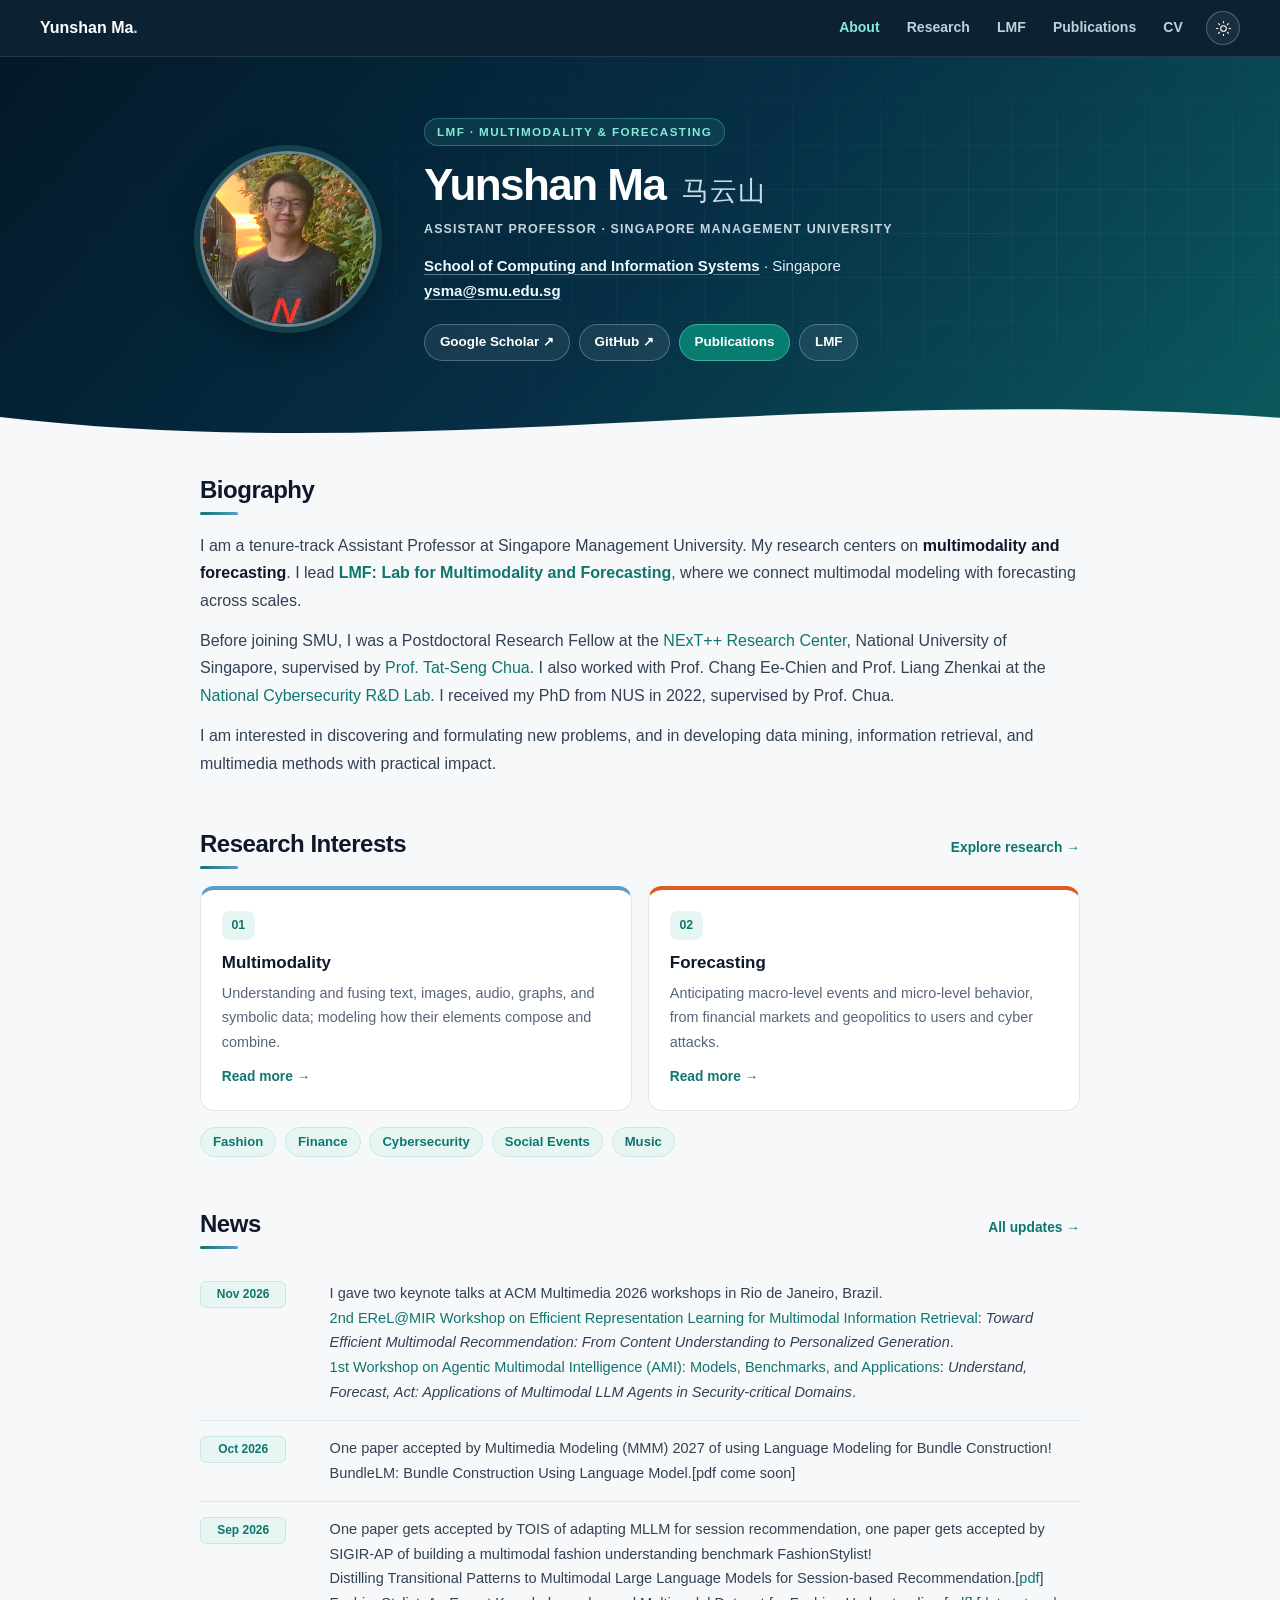
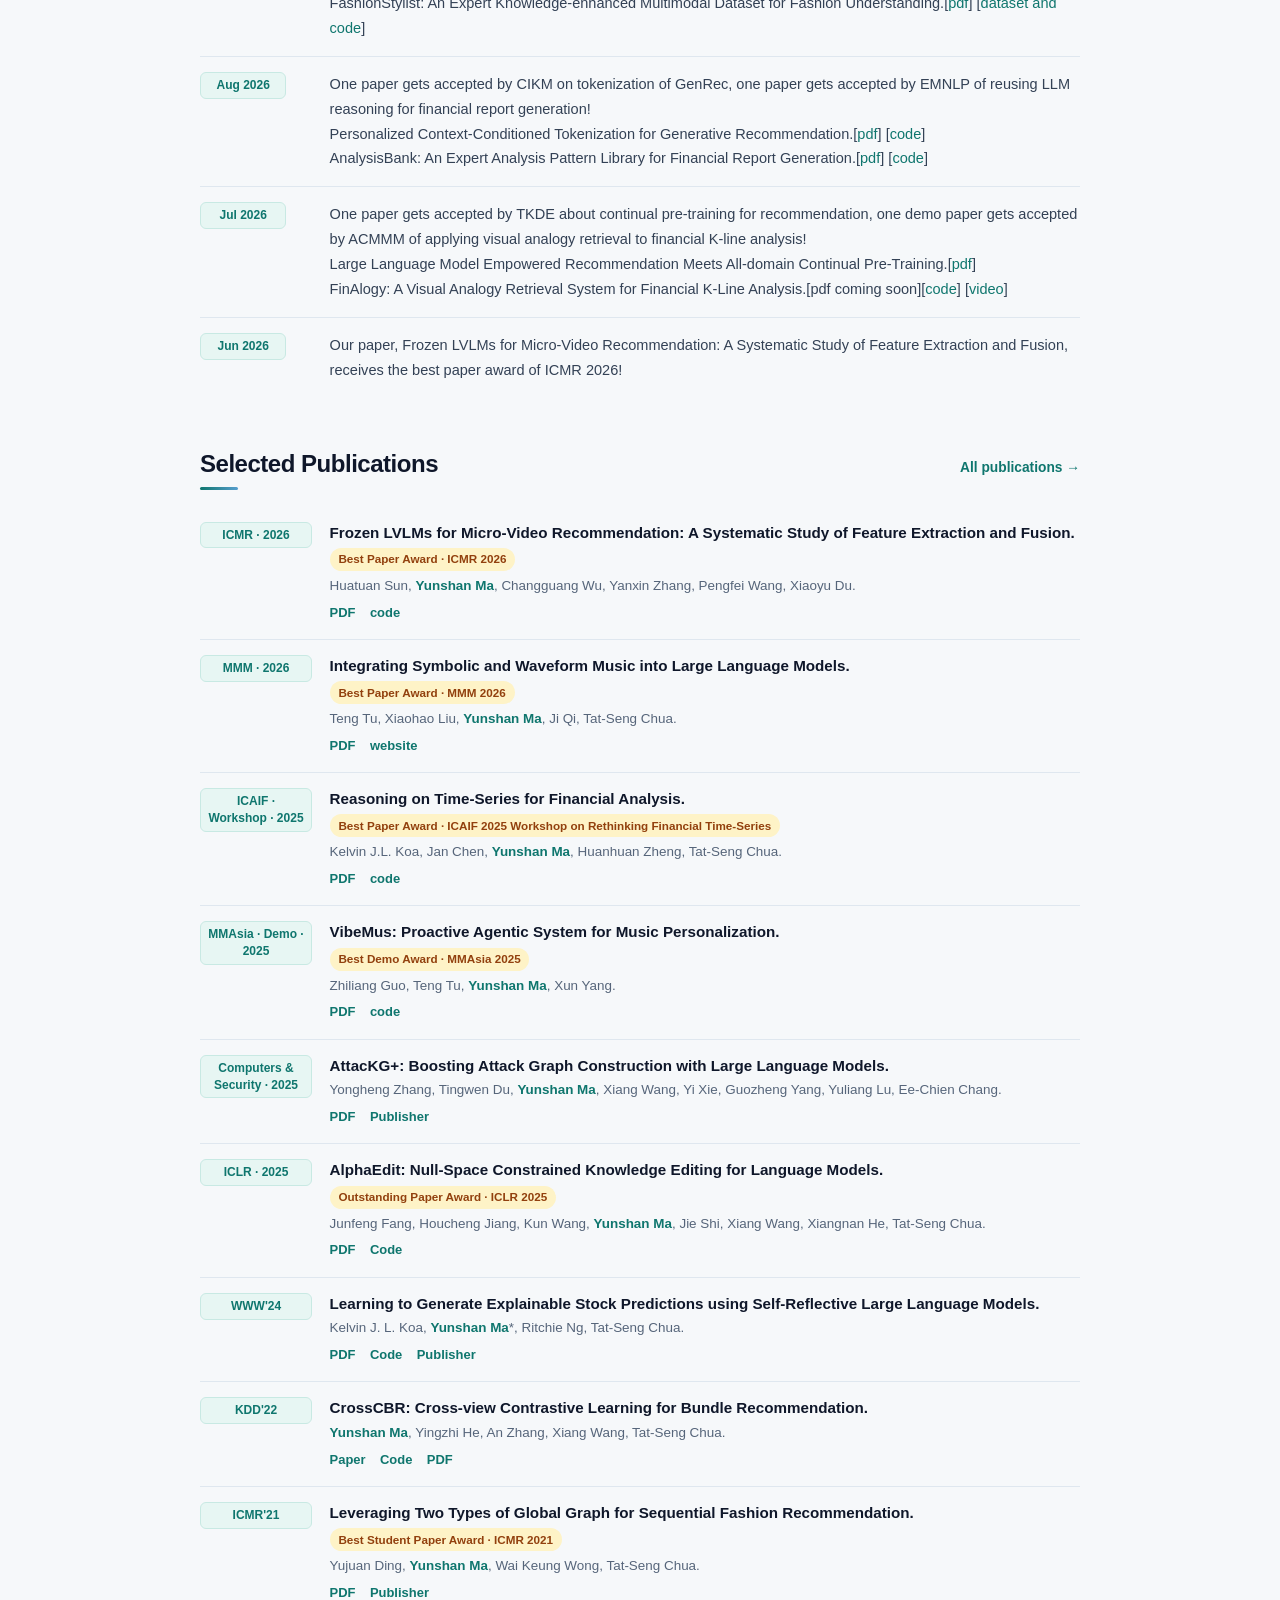
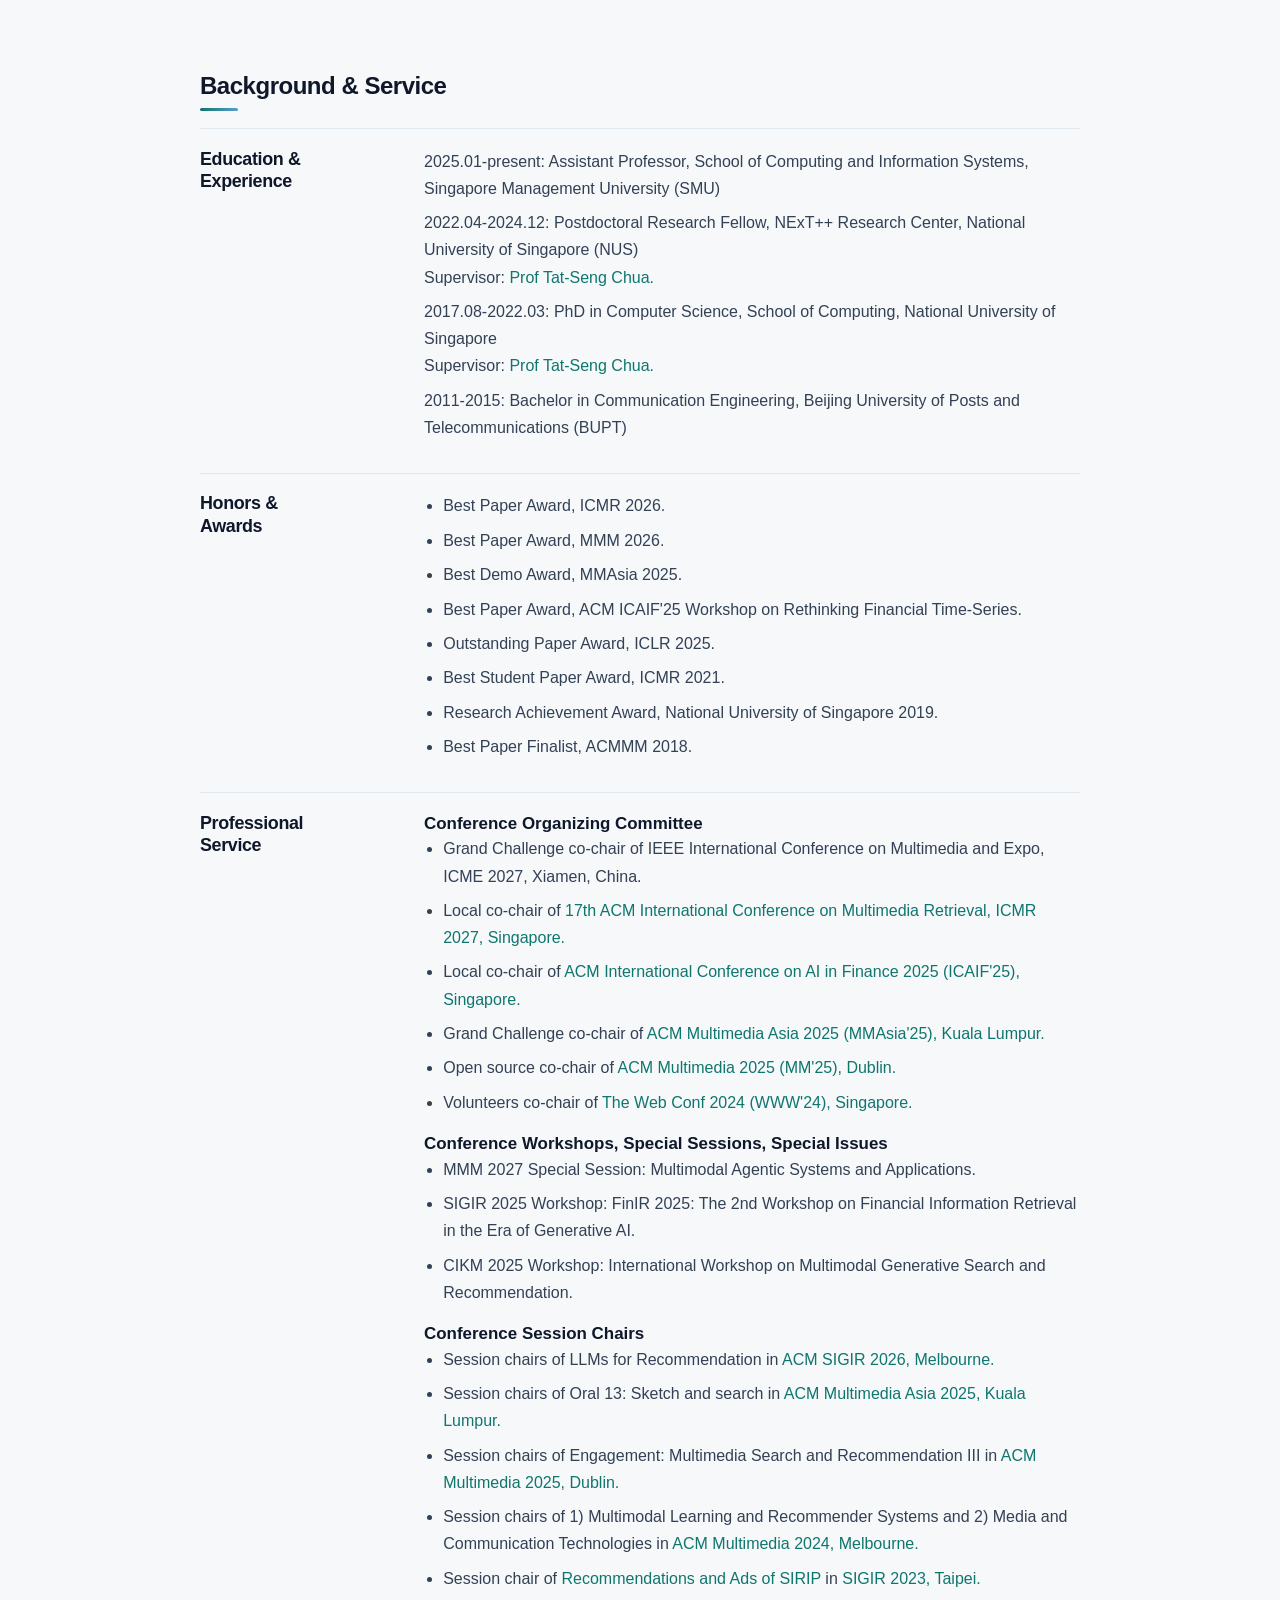
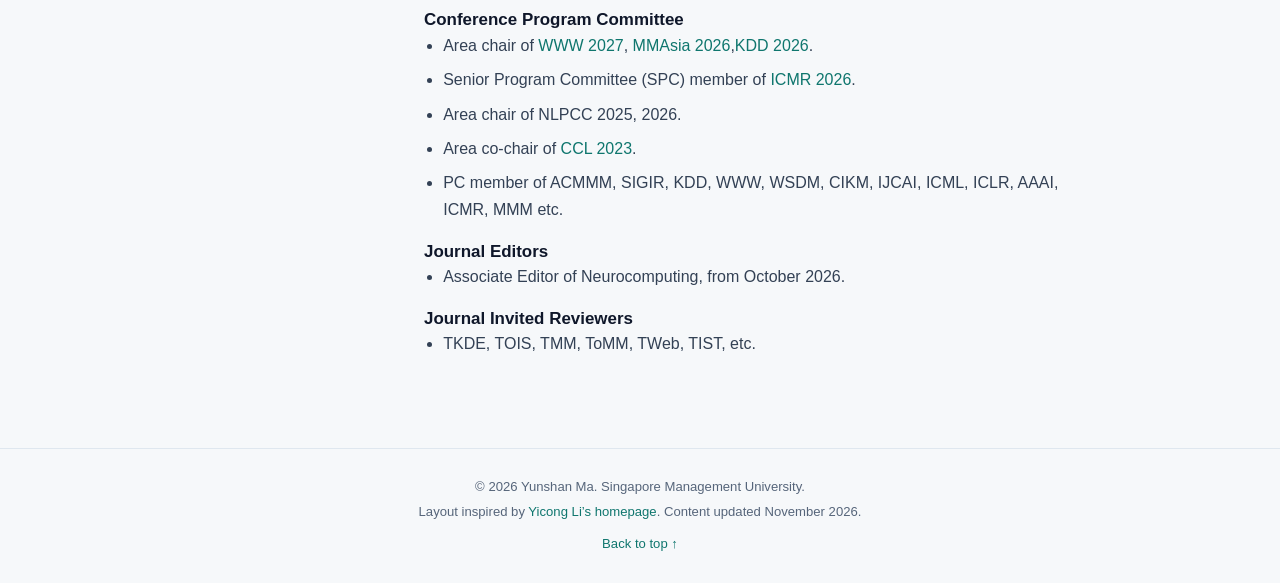
==== commit b076be7d: "Feature November keynote news before selected publications" ====
--- a/index.html
+++ b/index.html
@@ -19,7 +19,7 @@
 <div class="socials"><a href="https://scholar.google.com/citations?user=WSDsPtMAAAAJ&amp;hl=en" class="">Google Scholar ↗</a><a href="https://github.com/mysbupt" class="">GitHub ↗</a><a href="publications.html" class="primary">Publications</a><a href="group.html" class="">LMF</a></div></div></div><div class="hero-wave" aria-hidden="true"><svg viewBox="0 0 1440 36" preserveAspectRatio="none"><path d="M0 13C270 44 540 27 786 15S1240 0 1440 14V36H0Z"/></svg></div></div><div class="container content"><section class="section" id="biography"><h2>Biography</h2>
 <p>I am a tenure-track Assistant Professor at Singapore Management University. My research centers on <strong>multimodality and forecasting</strong>. I lead <a href="group.html"><strong>LMF: Lab for Multimodality and Forecasting</strong></a>, where we connect multimodal modeling with forecasting across scales.</p>
 <p>Before joining SMU, I was a Postdoctoral Research Fellow at the <a href="https://www.nextcenter.org/team">NExT++ Research Center</a>, National University of Singapore, supervised by <a href="https://www.chuatatseng.com/">Prof. Tat-Seng Chua</a>. I also worked with Prof. Chang Ee-Chien and Prof. Liang Zhenkai at the <a href="https://ncl.sg/">National Cybersecurity R&amp;D Lab</a>. I received my PhD from NUS in 2022, supervised by Prof. Chua.</p>
-<p>I am interested in discovering and formulating new problems, and in developing data mining, information retrieval, and multimedia methods with practical impact.</p></section><section class="section"><div class="section-heading"><h2>Research Interests</h2><a href="research.html" class="">Explore research →</a></div><div class="research-grid"><article class="research-item"><span class="number">01</span><h3>Multimodality</h3><p>Understanding and fusing text, images, audio, graphs, and symbolic data; modeling how their elements compose and combine.</p><a href="research.html#multimodality" class="text-link">Read more →</a></article><article class="research-item"><span class="number">02</span><h3>Forecasting</h3><p>Anticipating macro-level events and micro-level behavior, from financial markets and geopolitics to users and cyber attacks.</p><a href="research.html#forecasting" class="text-link">Read more →</a></article></div><div class="domain-nav" aria-label="Research application domains"><a href="research.html#fashion" class="">Fashion</a><a href="research.html#finance" class="">Finance</a><a href="research.html#cybersecurity" class="">Cybersecurity</a><a href="research.html#social-events" class="">Social Events</a><a href="research.html#music" class="">Music</a></div></section><section class="section" id="selected-publications"><div class="section-heading"><h2>Selected Publications</h2><a href="publications.html" class="">All publications →</a></div><article class="pub" data-year="2026"><div class="venue">ICMR · 2026</div><div><h3>Frozen LVLMs for Micro-Video Recommendation: A Systematic Study of Feature Extraction and Fusion.</h3><p class="paper-award">Best Paper Award · ICMR 2026</p><p class="authors">Huatuan Sun, <strong class="self-author">Yunshan Ma</strong>, Changguang Wu, Yanxin Zhang, Pengfei Wang, Xiaoyu Du.</p><div class="resources"><a href="https://dl.acm.org/doi/pdf/10.1145/3805622.3810736" class="">PDF</a><a href="https://github.com/Tuannnxlf/Frozen-LVLMs-for-Micro-Video-Recommendation-A-Systematic-Study-of-Feature-Extraction-and-Fusion" class="">code</a></div></div></article><article class="pub" data-year="2026"><div class="venue">MMM · 2026</div><div><h3>Integrating Symbolic and Waveform Music into Large Language Models.</h3><p class="paper-award">Best Paper Award · MMM 2026</p><p class="authors">Teng Tu, Xiaohao Liu, <strong class="self-author">Yunshan Ma</strong>, Ji Qi, Tat-Seng Chua.</p><div class="resources"><a href="https://link.springer.com/chapter/10.1007/978-981-95-6957-1_7" class="">PDF</a><a href="https://anonymous-2024101.github.io/" class="">website</a></div></div></article><article class="pub" data-year="2025"><div class="venue">ICAIF · Workshop · 2025</div><div><h3>Reasoning on Time-Series for Financial Analysis.</h3><p class="paper-award">Best Paper Award · ICAIF 2025 Workshop on Rethinking Financial Time-Series</p><p class="authors">Kelvin J.L. Koa, Jan Chen, <strong class="self-author">Yunshan Ma</strong>, Huanhuan Zheng, Tat-Seng Chua.</p><div class="resources"><a href="https://arxiv.org/pdf/2511.08616" class="">PDF</a><a href="https://anonymous.4open.science/r/VTA-finance-293C/" class="">code</a></div></div></article><article class="pub" data-year="2025"><div class="venue">MMAsia · Demo · 2025</div><div><h3>VibeMus: Proactive Agentic System for Music Personalization.</h3><p class="paper-award">Best Demo Award · MMAsia 2025</p><p class="authors">Zhiliang Guo, Teng Tu, <strong class="self-author">Yunshan Ma</strong>, Xun Yang.</p><div class="resources"><a href="https://dl.acm.org/doi/epdf/10.1145/3743093.3771663" class="">PDF</a><a href="https://github.com/tuteng0915/VibeMus" class="">code</a></div></div></article><article class="pub" data-year="2025"><div class="venue">Computers &amp; Security · 2025</div><div><h3>AttacKG+: Boosting Attack Graph Construction with Large Language Models.</h3><p class="authors">Yongheng Zhang, Tingwen Du, <strong class="self-author">Yunshan Ma</strong>, Xiang Wang, Yi Xie, Guozheng Yang, Yuliang Lu, Ee-Chien Chang.</p><div class="resources"><a href="https://arxiv.org/pdf/2405.04753" class="">PDF</a><a href="https://doi.org/10.1016/j.cose.2024.104220" class="">Publisher</a></div></div></article><article class="pub" data-year="2025"><div class="venue">ICLR · 2025</div><div><h3>AlphaEdit: Null-Space Constrained Knowledge Editing for Language Models.</h3><p class="paper-award">Outstanding Paper Award · ICLR 2025</p><p class="authors">Junfeng Fang, Houcheng Jiang, Kun Wang, <strong class="self-author">Yunshan Ma</strong>, Jie Shi, Xiang Wang, Xiangnan He, Tat-Seng Chua.</p><div class="resources"><a href="https://proceedings.iclr.cc/paper_files/paper/2025/file/29c8c615b3187ee995029284702d3f43-Paper-Conference.pdf" class="">PDF</a><a href="https://github.com/jianghoucheng/AlphaEdit" class="">Code</a></div></div></article><article class="pub" data-year="2024"><div class="venue">WWW&#x27;24</div><div><h3>Learning to Generate Explainable Stock Predictions using Self-Reflective Large Language Models.</h3><p class="authors">Kelvin J. L. Koa, <strong class="self-author">Yunshan Ma</strong>*, Ritchie Ng, Tat-Seng Chua.</p><div class="resources"><a href="https://arxiv.org/pdf/2402.03659" class="">PDF</a><a href="https://github.com/koa-fin/sep" class="">Code</a><a href="https://doi.org/10.1145/3589334.3645611" class="">Publisher</a></div></div></article><article class="pub" data-year="2022"><div class="venue">KDD&#x27;22</div><div><h3>CrossCBR: Cross-view Contrastive Learning for Bundle Recommendation.</h3><p class="authors"><strong class="self-author">Yunshan Ma</strong>, Yingzhi He, An Zhang, Xiang Wang, Tat-Seng Chua.</p><div class="resources"><a href="https://doi.org/10.1145/3534678.3539229" class="">Paper</a><a href="https://github.com/mysbupt/CrossCBR" class="">Code</a><a href="https://arxiv.org/pdf/2206.00242" class="">PDF</a></div></div></article><article class="pub" data-year="2021"><div class="venue">ICMR&#x27;21</div><div><h3>Leveraging Two Types of Global Graph for Sequential Fashion Recommendation.</h3><p class="paper-award">Best Student Paper Award · ICMR 2021</p><p class="authors">Yujuan Ding, <strong class="self-author">Yunshan Ma</strong>, Wai Keung Wong, Tat-Seng Chua.</p><div class="resources"><a href="https://arxiv.org/pdf/2105.07585" class="">PDF</a><a href="https://doi.org/10.1145/3460426.3463638" class="">Publisher</a></div></div></article></section><section class="section"><div class="section-heading"><h2>News</h2><a href="news.html" class="">All updates →</a></div><article class="news-row"><time datetime="2026-10">Oct 2026</time><div>One paper accepted by Multimedia Modeling (MMM) 2027 of using Language Modeling for Bundle Construction!
+<p>I am interested in discovering and formulating new problems, and in developing data mining, information retrieval, and multimedia methods with practical impact.</p></section><section class="section"><div class="section-heading"><h2>Research Interests</h2><a href="research.html" class="">Explore research →</a></div><div class="research-grid"><article class="research-item"><span class="number">01</span><h3>Multimodality</h3><p>Understanding and fusing text, images, audio, graphs, and symbolic data; modeling how their elements compose and combine.</p><a href="research.html#multimodality" class="text-link">Read more →</a></article><article class="research-item"><span class="number">02</span><h3>Forecasting</h3><p>Anticipating macro-level events and micro-level behavior, from financial markets and geopolitics to users and cyber attacks.</p><a href="research.html#forecasting" class="text-link">Read more →</a></article></div><div class="domain-nav" aria-label="Research application domains"><a href="research.html#fashion" class="">Fashion</a><a href="research.html#finance" class="">Finance</a><a href="research.html#cybersecurity" class="">Cybersecurity</a><a href="research.html#social-events" class="">Social Events</a><a href="research.html#music" class="">Music</a></div></section><section class="section"><div class="section-heading"><h2>News</h2><a href="news.html" class="">All updates →</a></div><article class="news-row"><time datetime="2026-11">Nov 2026</time><div>I gave two keynote talks at ACM Multimedia 2026 workshops in Rio de Janeiro, Brazil.<br><a href="https://erel-mir.github.io/">2nd EReL@MIR Workshop on Efficient Representation Learning for Multimodal Information Retrieval</a>: <em>Toward Efficient Multimodal Recommendation: From Content Understanding to Personalized Generation</em>.<br><a href="https://amimm2026.github.io/">1st Workshop on Agentic Multimodal Intelligence (AMI): Models, Benchmarks, and Applications</a>: <em>Understand, Forecast, Act: Applications of Multimodal LLM Agents in Security-critical Domains</em>.</div></article><article class="news-row"><time datetime="2026-10">Oct 2026</time><div>One paper accepted by Multimedia Modeling (MMM) 2027 of using Language Modeling for Bundle Construction!
 				<br> BundleLM: Bundle Construction Using Language Model.[pdf come soon]</div></article><article class="news-row"><time datetime="2026-09">Sep 2026</time><div>One paper gets accepted by TOIS of adapting MLLM for session recommendation, one paper gets accepted by SIGIR-AP of building a multimodal fashion understanding benchmark FashionStylist!
 				<br> Distilling Transitional Patterns to Multimodal Large Language Models for Session-based Recommendation.[<a href="https://dl.acm.org/doi/pdf/10.1145/3856985">pdf</a>]
 				<br> FashionStylist: An Expert Knowledge-enhanced Multimodal Dataset for Fashion Understanding.[<a href="https://arxiv.org/pdf/2604.09249">pdf</a>]
@@ -30,8 +30,7 @@
 					[<a href="https://github.com/yajingyang/AnalysisBank">code</a>]</div></article><article class="news-row"><time datetime="2026-07">Jul 2026</time><div>One paper gets accepted by TKDE about continual pre-training for recommendation, one demo paper gets accepted by ACMMM of applying visual analogy retrieval to financial K-line analysis!
 				<br> Large Language Model Empowered Recommendation Meets All-domain Continual Pre-Training.[<a href="https://arxiv.org/pdf/2504.08949">pdf</a>]
 				<br> FinAlogy: A Visual Analogy Retrieval System for Financial K-Line Analysis.[pdf coming soon][<a href="https://github.com/nice-zzy/FinAlogy">code</a>]
-				[<a href="https://www.youtube.com/watch?v=SIreBcl__WU">video</a>]</div></article><article class="news-row"><time datetime="2026-06">Jun 2026</time><div>Our paper, Frozen LVLMs for Micro-Video Recommendation: A Systematic Study of Feature Extraction and Fusion, receives the best paper award of ICMR 2026!</div></article><article class="news-row"><time datetime="2026-06">Jun 2026</time><div>One paper gets accepted by Transactions on Information Systems about using LLMs for personalized fashion outfit recommendation!
-				<br> CFALR: Collaborative Filtering-Augmented Large Language Model for Personalized Fashion Outfit Recommendation.[<a href="https://arxiv.org/pdf/2606.13001">pdf</a>]</div></article></section><section class="section" id="background"><h2>Background &amp; Service</h2><section class="cv-section"><h2>Education &amp;<br>Experience</h2><div><div class="experience-item">2025.01-present: Assistant Professor, School of Computing and Information Systems, Singapore Management University (SMU)</div><div class="experience-item">2022.04-2024.12: Postdoctoral Research Fellow, NExT++ Research Center, National University of Singapore (NUS)
+				[<a href="https://www.youtube.com/watch?v=SIreBcl__WU">video</a>]</div></article><article class="news-row"><time datetime="2026-06">Jun 2026</time><div>Our paper, Frozen LVLMs for Micro-Video Recommendation: A Systematic Study of Feature Extraction and Fusion, receives the best paper award of ICMR 2026!</div></article></section><section class="section" id="selected-publications"><div class="section-heading"><h2>Selected Publications</h2><a href="publications.html" class="">All publications →</a></div><article class="pub" data-year="2026"><div class="venue">ICMR · 2026</div><div><h3>Frozen LVLMs for Micro-Video Recommendation: A Systematic Study of Feature Extraction and Fusion.</h3><p class="paper-award">Best Paper Award · ICMR 2026</p><p class="authors">Huatuan Sun, <strong class="self-author">Yunshan Ma</strong>, Changguang Wu, Yanxin Zhang, Pengfei Wang, Xiaoyu Du.</p><div class="resources"><a href="https://dl.acm.org/doi/pdf/10.1145/3805622.3810736" class="">PDF</a><a href="https://github.com/Tuannnxlf/Frozen-LVLMs-for-Micro-Video-Recommendation-A-Systematic-Study-of-Feature-Extraction-and-Fusion" class="">code</a></div></div></article><article class="pub" data-year="2026"><div class="venue">MMM · 2026</div><div><h3>Integrating Symbolic and Waveform Music into Large Language Models.</h3><p class="paper-award">Best Paper Award · MMM 2026</p><p class="authors">Teng Tu, Xiaohao Liu, <strong class="self-author">Yunshan Ma</strong>, Ji Qi, Tat-Seng Chua.</p><div class="resources"><a href="https://link.springer.com/chapter/10.1007/978-981-95-6957-1_7" class="">PDF</a><a href="https://anonymous-2024101.github.io/" class="">website</a></div></div></article><article class="pub" data-year="2025"><div class="venue">ICAIF · Workshop · 2025</div><div><h3>Reasoning on Time-Series for Financial Analysis.</h3><p class="paper-award">Best Paper Award · ICAIF 2025 Workshop on Rethinking Financial Time-Series</p><p class="authors">Kelvin J.L. Koa, Jan Chen, <strong class="self-author">Yunshan Ma</strong>, Huanhuan Zheng, Tat-Seng Chua.</p><div class="resources"><a href="https://arxiv.org/pdf/2511.08616" class="">PDF</a><a href="https://anonymous.4open.science/r/VTA-finance-293C/" class="">code</a></div></div></article><article class="pub" data-year="2025"><div class="venue">MMAsia · Demo · 2025</div><div><h3>VibeMus: Proactive Agentic System for Music Personalization.</h3><p class="paper-award">Best Demo Award · MMAsia 2025</p><p class="authors">Zhiliang Guo, Teng Tu, <strong class="self-author">Yunshan Ma</strong>, Xun Yang.</p><div class="resources"><a href="https://dl.acm.org/doi/epdf/10.1145/3743093.3771663" class="">PDF</a><a href="https://github.com/tuteng0915/VibeMus" class="">code</a></div></div></article><article class="pub" data-year="2025"><div class="venue">Computers &amp; Security · 2025</div><div><h3>AttacKG+: Boosting Attack Graph Construction with Large Language Models.</h3><p class="authors">Yongheng Zhang, Tingwen Du, <strong class="self-author">Yunshan Ma</strong>, Xiang Wang, Yi Xie, Guozheng Yang, Yuliang Lu, Ee-Chien Chang.</p><div class="resources"><a href="https://arxiv.org/pdf/2405.04753" class="">PDF</a><a href="https://doi.org/10.1016/j.cose.2024.104220" class="">Publisher</a></div></div></article><article class="pub" data-year="2025"><div class="venue">ICLR · 2025</div><div><h3>AlphaEdit: Null-Space Constrained Knowledge Editing for Language Models.</h3><p class="paper-award">Outstanding Paper Award · ICLR 2025</p><p class="authors">Junfeng Fang, Houcheng Jiang, Kun Wang, <strong class="self-author">Yunshan Ma</strong>, Jie Shi, Xiang Wang, Xiangnan He, Tat-Seng Chua.</p><div class="resources"><a href="https://proceedings.iclr.cc/paper_files/paper/2025/file/29c8c615b3187ee995029284702d3f43-Paper-Conference.pdf" class="">PDF</a><a href="https://github.com/jianghoucheng/AlphaEdit" class="">Code</a></div></div></article><article class="pub" data-year="2024"><div class="venue">WWW&#x27;24</div><div><h3>Learning to Generate Explainable Stock Predictions using Self-Reflective Large Language Models.</h3><p class="authors">Kelvin J. L. Koa, <strong class="self-author">Yunshan Ma</strong>*, Ritchie Ng, Tat-Seng Chua.</p><div class="resources"><a href="https://arxiv.org/pdf/2402.03659" class="">PDF</a><a href="https://github.com/koa-fin/sep" class="">Code</a><a href="https://doi.org/10.1145/3589334.3645611" class="">Publisher</a></div></div></article><article class="pub" data-year="2022"><div class="venue">KDD&#x27;22</div><div><h3>CrossCBR: Cross-view Contrastive Learning for Bundle Recommendation.</h3><p class="authors"><strong class="self-author">Yunshan Ma</strong>, Yingzhi He, An Zhang, Xiang Wang, Tat-Seng Chua.</p><div class="resources"><a href="https://doi.org/10.1145/3534678.3539229" class="">Paper</a><a href="https://github.com/mysbupt/CrossCBR" class="">Code</a><a href="https://arxiv.org/pdf/2206.00242" class="">PDF</a></div></div></article><article class="pub" data-year="2021"><div class="venue">ICMR&#x27;21</div><div><h3>Leveraging Two Types of Global Graph for Sequential Fashion Recommendation.</h3><p class="paper-award">Best Student Paper Award · ICMR 2021</p><p class="authors">Yujuan Ding, <strong class="self-author">Yunshan Ma</strong>, Wai Keung Wong, Tat-Seng Chua.</p><div class="resources"><a href="https://arxiv.org/pdf/2105.07585" class="">PDF</a><a href="https://doi.org/10.1145/3460426.3463638" class="">Publisher</a></div></div></article></section><section class="section" id="background"><h2>Background &amp; Service</h2><section class="cv-section"><h2>Education &amp;<br>Experience</h2><div><div class="experience-item">2025.01-present: Assistant Professor, School of Computing and Information Systems, Singapore Management University (SMU)</div><div class="experience-item">2022.04-2024.12: Postdoctoral Research Fellow, NExT++ Research Center, National University of Singapore (NUS)
             <br>  Supervisor: <a href="https://www.chuatatseng.com/">Prof Tat-Seng Chua.</a></div><div class="experience-item">2017.08-2022.03: PhD in Computer Science, School of Computing, National University of Singapore
             <br>  Supervisor: <a href="https://www.chuatatseng.com/">Prof Tat-Seng Chua.</a></div><div class="experience-item">2011-2015: Bachelor in Communication Engineering, Beijing University of Posts and Telecommunications (BUPT)</div></div></section><section class="cv-section"><h2>Honors &amp;<br>Awards</h2><ul><li>Best Paper Award, ICMR 2026.</li><li>Best Paper Award, MMM 2026.</li><li>Best Demo Award, MMAsia 2025.</li><li>Best Paper Award, ACM ICAIF&#x27;25 Workshop on Rethinking Financial Time-Series.</li><li>Outstanding Paper Award, ICLR 2025.</li><li>Best Student Paper Award, ICMR 2021.</li><li>Research Achievement Award, National University of Singapore 2019.</li><li>Best Paper Finalist, ACMMM 2018.</li></ul></section><section class="cv-section"><h2>Professional<br>Service</h2><div><div class="service-group"><h3>Conference Organizing Committee</h3><ul><li>Grand Challenge co-chair of  IEEE International Conference on Multimedia and Expo, ICME 2027, Xiamen, China.</li><li>Local co-chair of <a href="https://icmr2027.foodai.org/">17th ACM International Conference on Multimedia Retrieval, ICMR 2027, Singapore.</a></li><li>Local co-chair of <a href="https://icaif25.org/">ACM International Conference on AI in Finance 2025 (ICAIF'25), Singapore.</a></li><li>Grand Challenge co-chair of <a href="https://mmasia2025.org/">ACM Multimedia Asia 2025 (MMAsia'25), Kuala Lumpur.</a></li><li>Open source co-chair of <a href="https://acmmm2025.org/">ACM Multimedia 2025 (MM'25), Dublin.</a></li><li>Volunteers co-chair of <a href="https://www2024.thewebconf.org/">The Web Conf 2024 (WWW'24), Singapore.</a></li></ul></div><div class="service-group"><h3>Conference Workshops, Special Sessions, Special Issues</h3><ul><li>MMM 2027 Special Session: Multimodal Agentic Systems and Applications.</li><li>SIGIR 2025 Workshop: FinIR 2025: The 2nd Workshop on Financial Information Retrieval in the Era of Generative AI.</li><li>CIKM 2025 Workshop: International Workshop on Multimodal Generative Search and Recommendation.</li></ul></div><div class="service-group"><h3>Conference Session Chairs</h3><ul><li>Session chairs of LLMs for Recommendation in <a href="https://sigir2026.org/">ACM SIGIR 2026, Melbourne.</a></li><li>Session chairs of Oral 13: Sketch and search in <a href="https://mmasia2025.org/">ACM Multimedia Asia 2025, Kuala Lumpur.</a></li><li>Session chairs of Engagement: Multimedia Search and Recommendation III in <a href="https://acmmm2025.org/">ACM Multimedia 2025, Dublin.</a></li><li>Session chairs of 1) Multimodal Learning and Recommender Systems and 2) Media and Communication Technologies in <a href="https://2024.acmmm.org/">ACM Multimedia 2024, Melbourne.</a></li><li>Session chair of <a href="https://sigir.org/sigir2023/program/schedule/">Recommendations and Ads of SIRIP</a> in <a href="https://sigir.org/sigir2023/">SIGIR 2023, Taipei.</a></li></ul></div><div class="service-group"><h3>Conference Program Committee</h3><ul><li>Area chair of <a href="https://www2027.thewebconf.org/">WWW 2027</a>, <a href="https://mmasia2026.org/">MMAsia 2026</a>,<a href="https://kdd2026.kdd.org/">KDD 2026</a>.</li><li>Senior Program Committee (SPC) member of <a href="https://icmr2026.org/">ICMR 2026</a>.</li><li>Area chair of NLPCC 2025, 2026.</li><li>Area co-chair of <a href="http://cips-cl.org/static/CCL2023/index.html">CCL 2023</a>.</li><li>PC member of ACMMM, SIGIR, KDD, WWW, WSDM, CIKM, IJCAI, ICML, ICLR, AAAI, ICMR, MMM etc.</li></ul></div><div class="service-group"><h3>Journal Editors</h3><ul><li>Associate Editor of Neurocomputing, from October 2026.</li></ul></div><div class="service-group"><h3>Journal Invited Reviewers</h3><ul><li>TKDE, TOIS, TMM, ToMM, TWeb, TIST, etc.</li></ul></div></div></section></section></div></main>
 <footer class="footer"><div class="container footer-inner"><div><p>© 2026 Yunshan Ma. Singapore Management University.</p><p class="footer-secondary">Layout inspired by <a href="https://yl3800.github.io/" class="">Yicong Li’s homepage</a>. Content updated November 2026.</p></div><a class="back-top" href="#top">Back to top ↑</a></div></footer></body></html>
